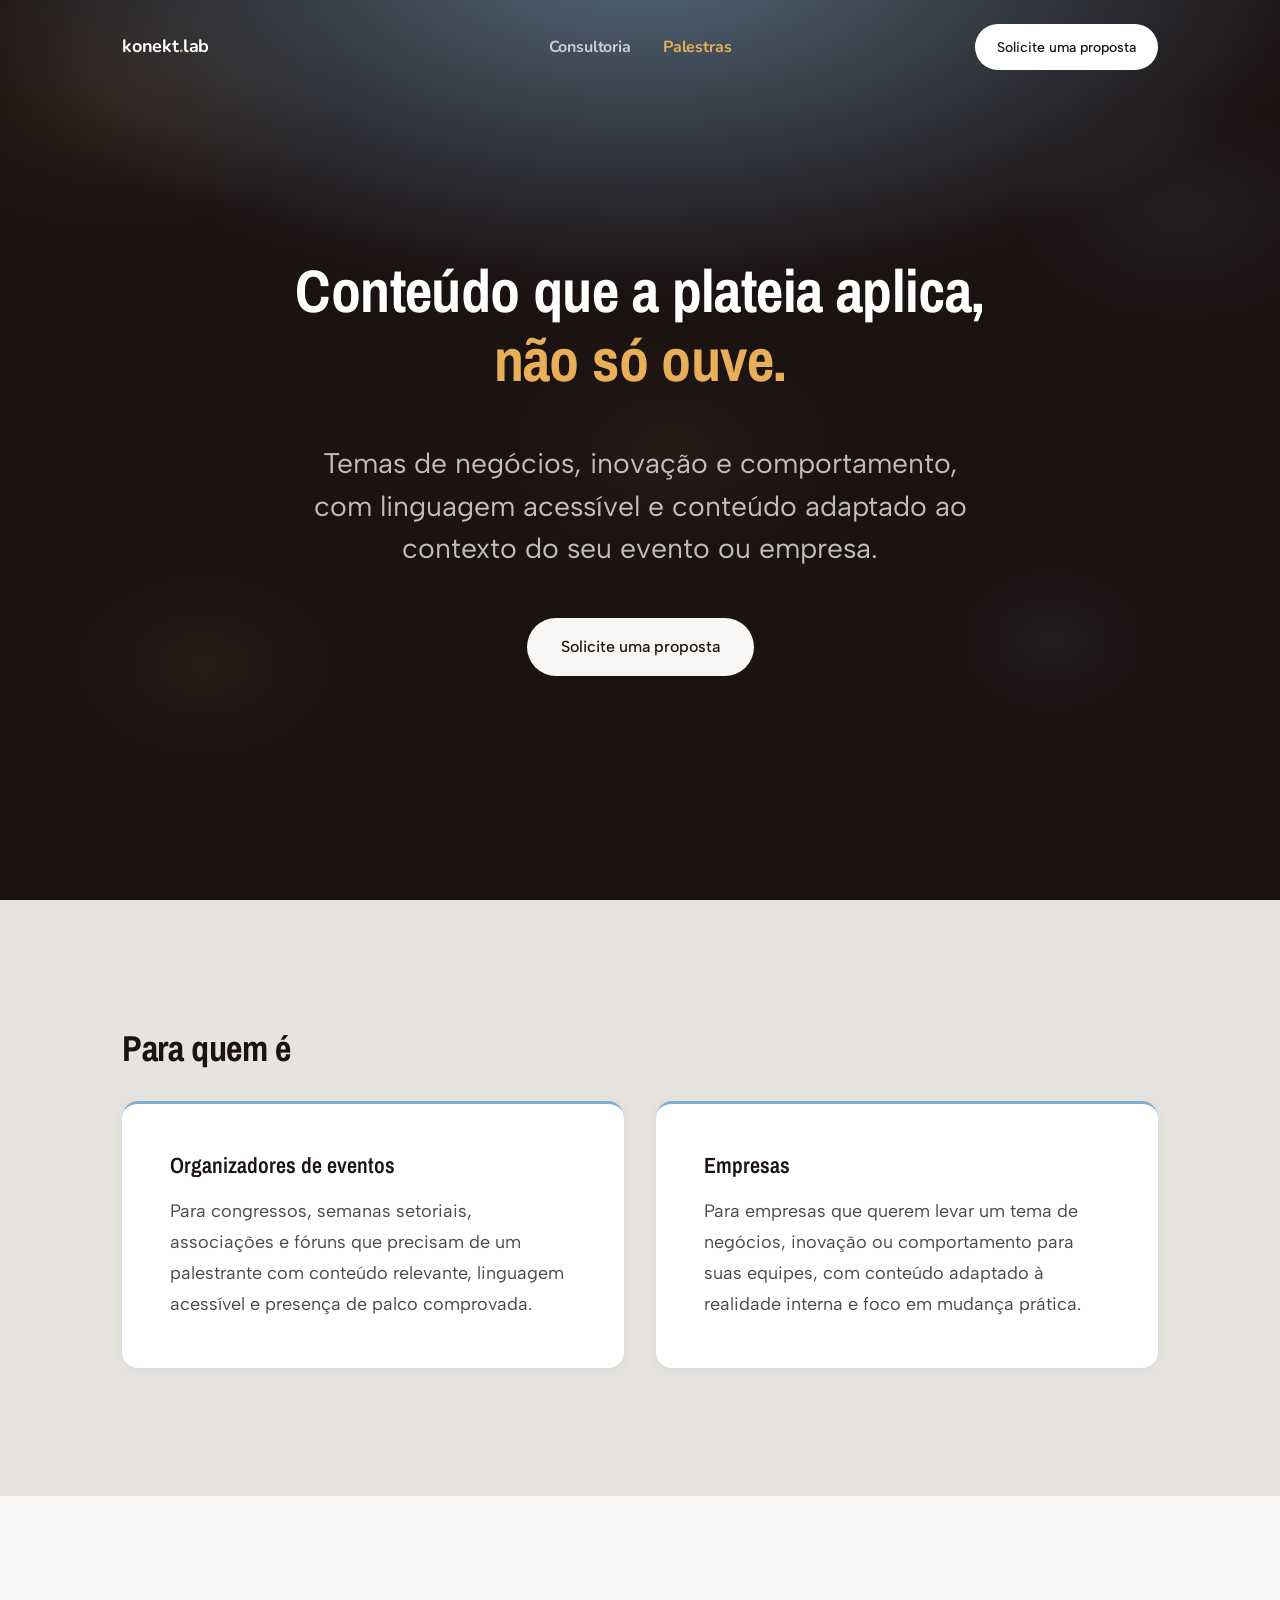
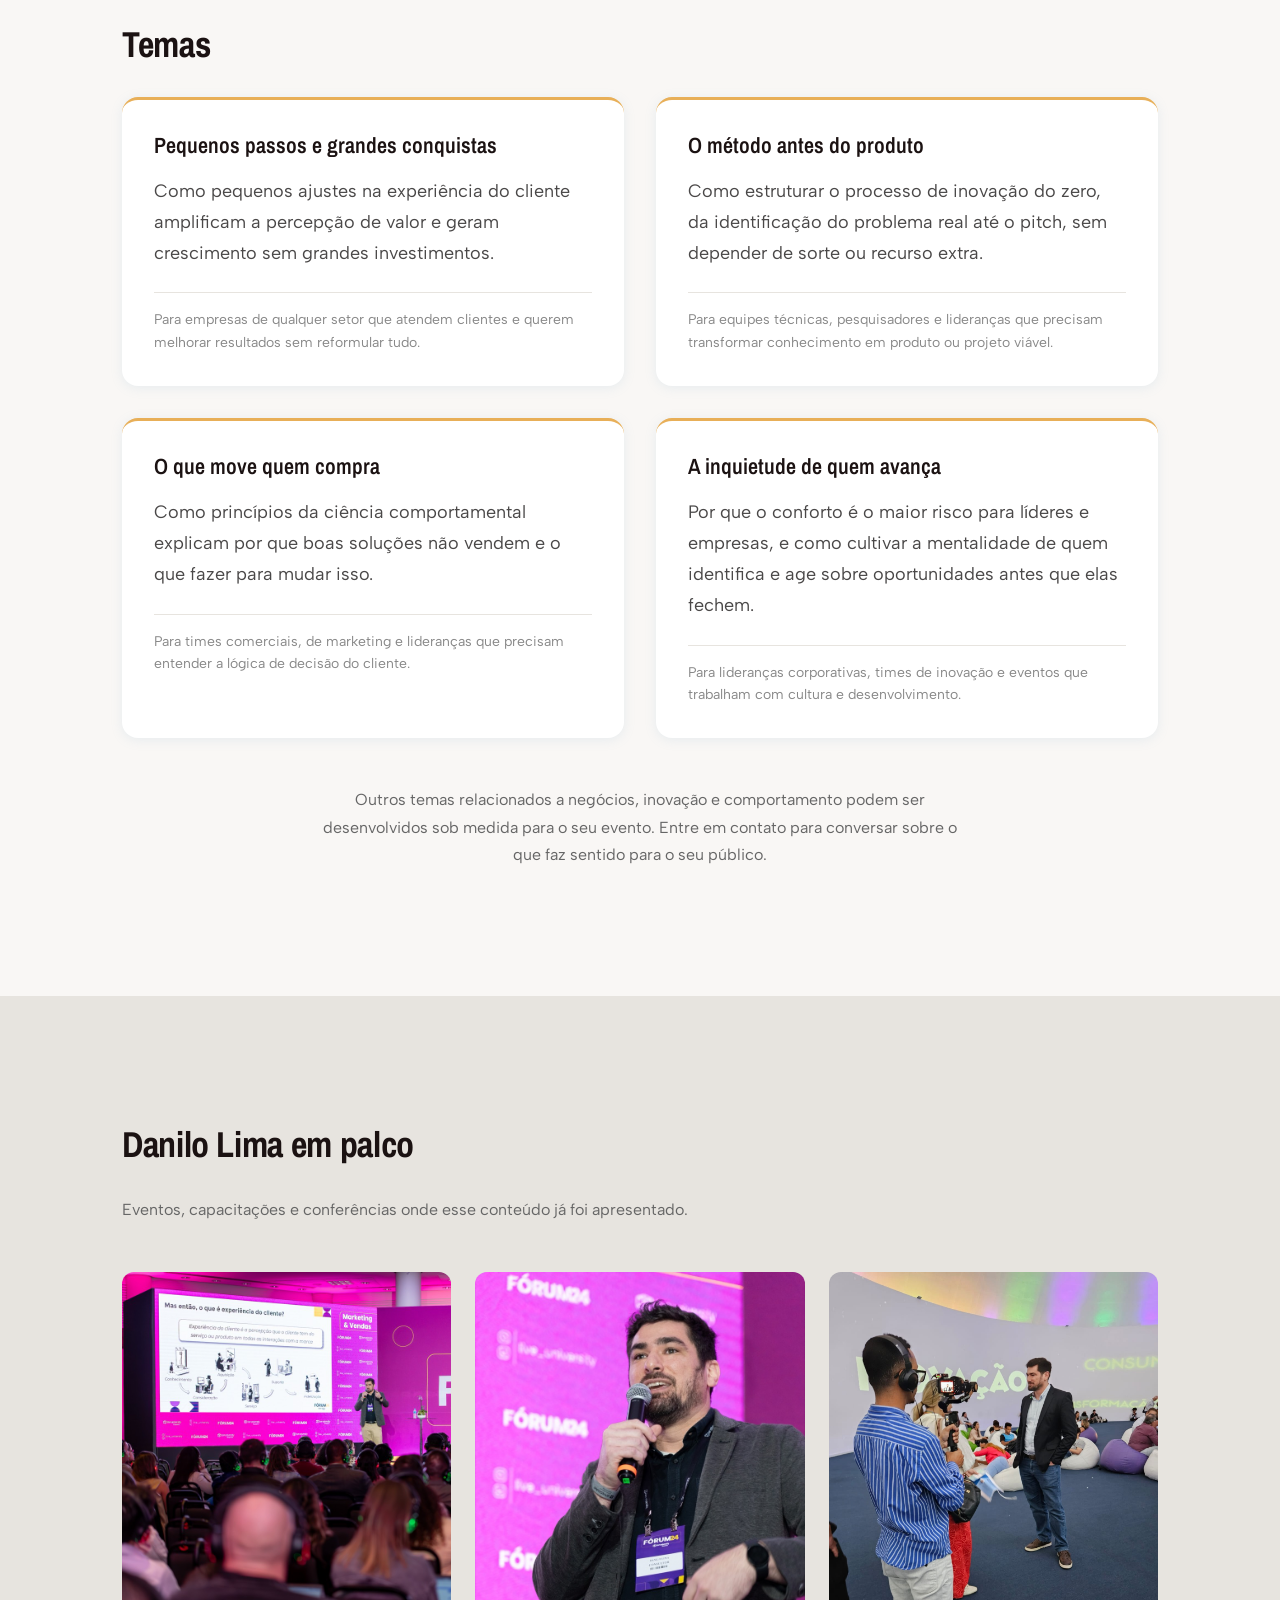
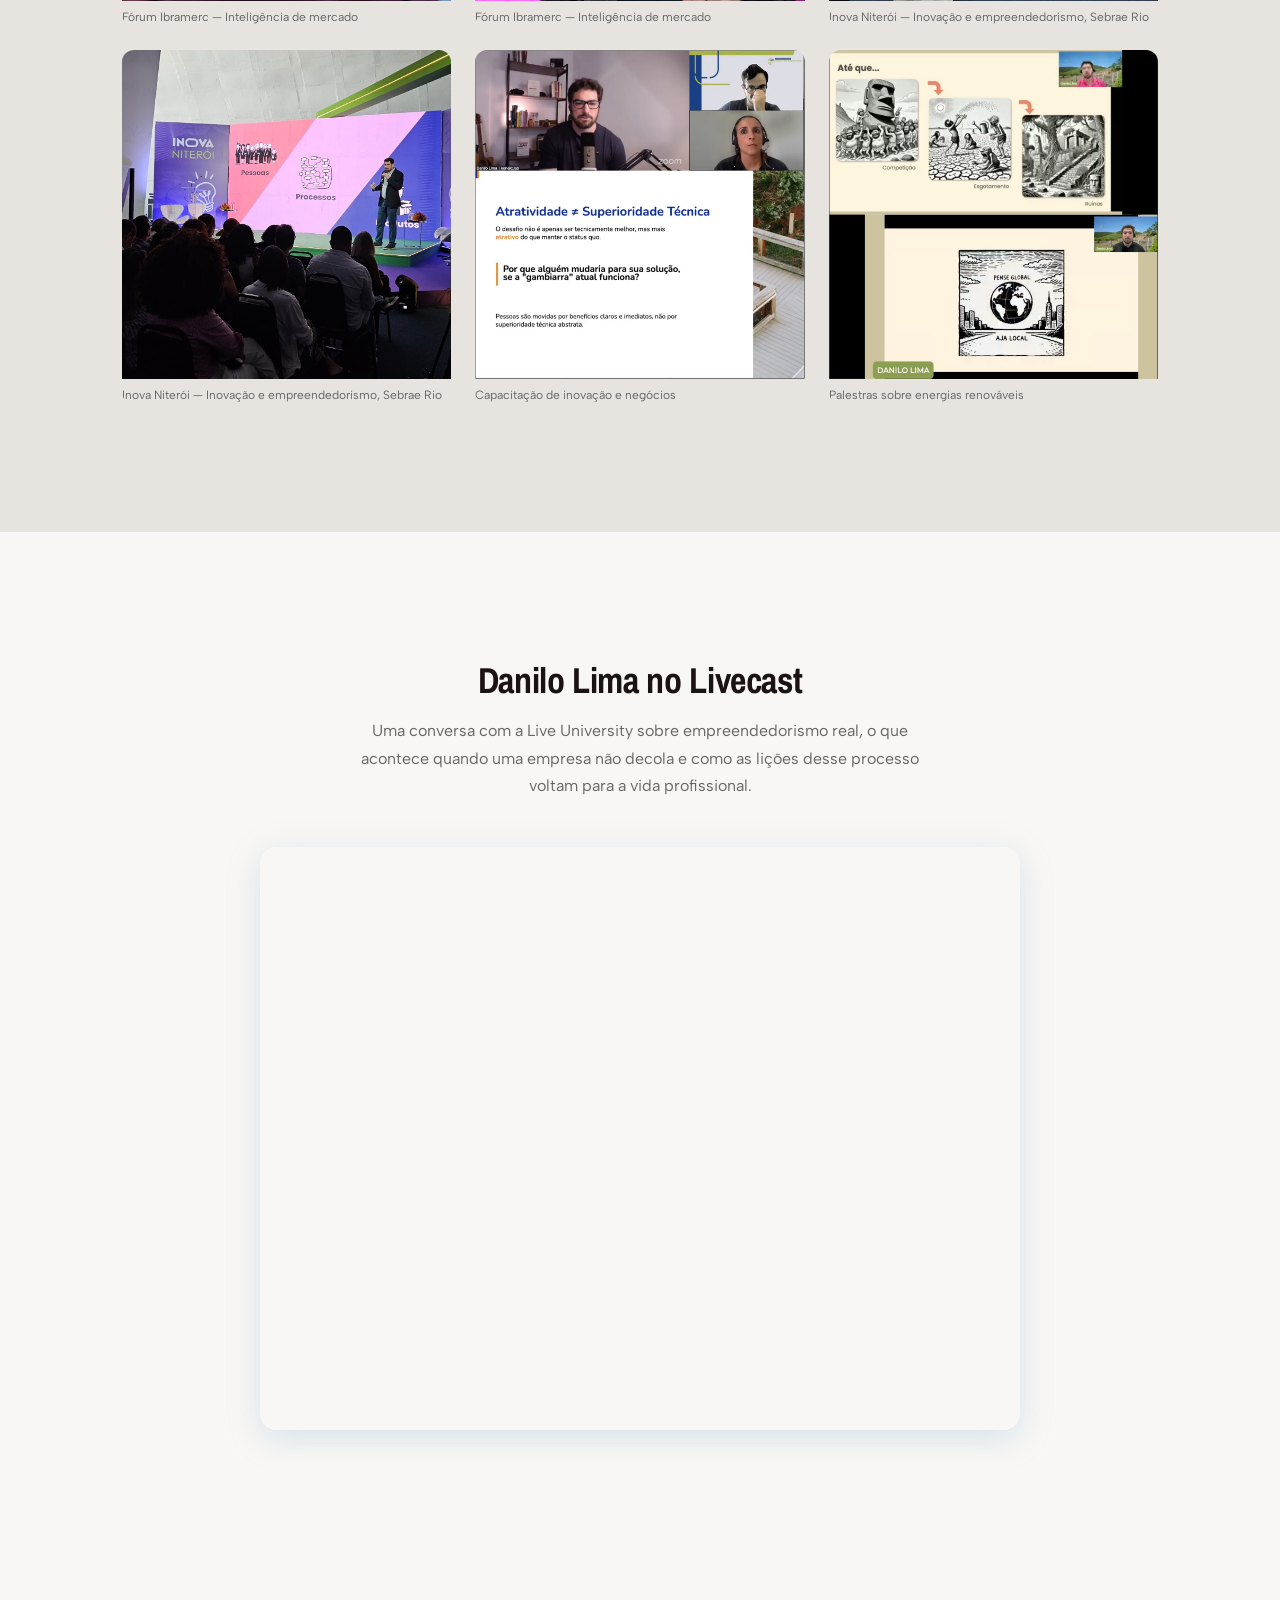
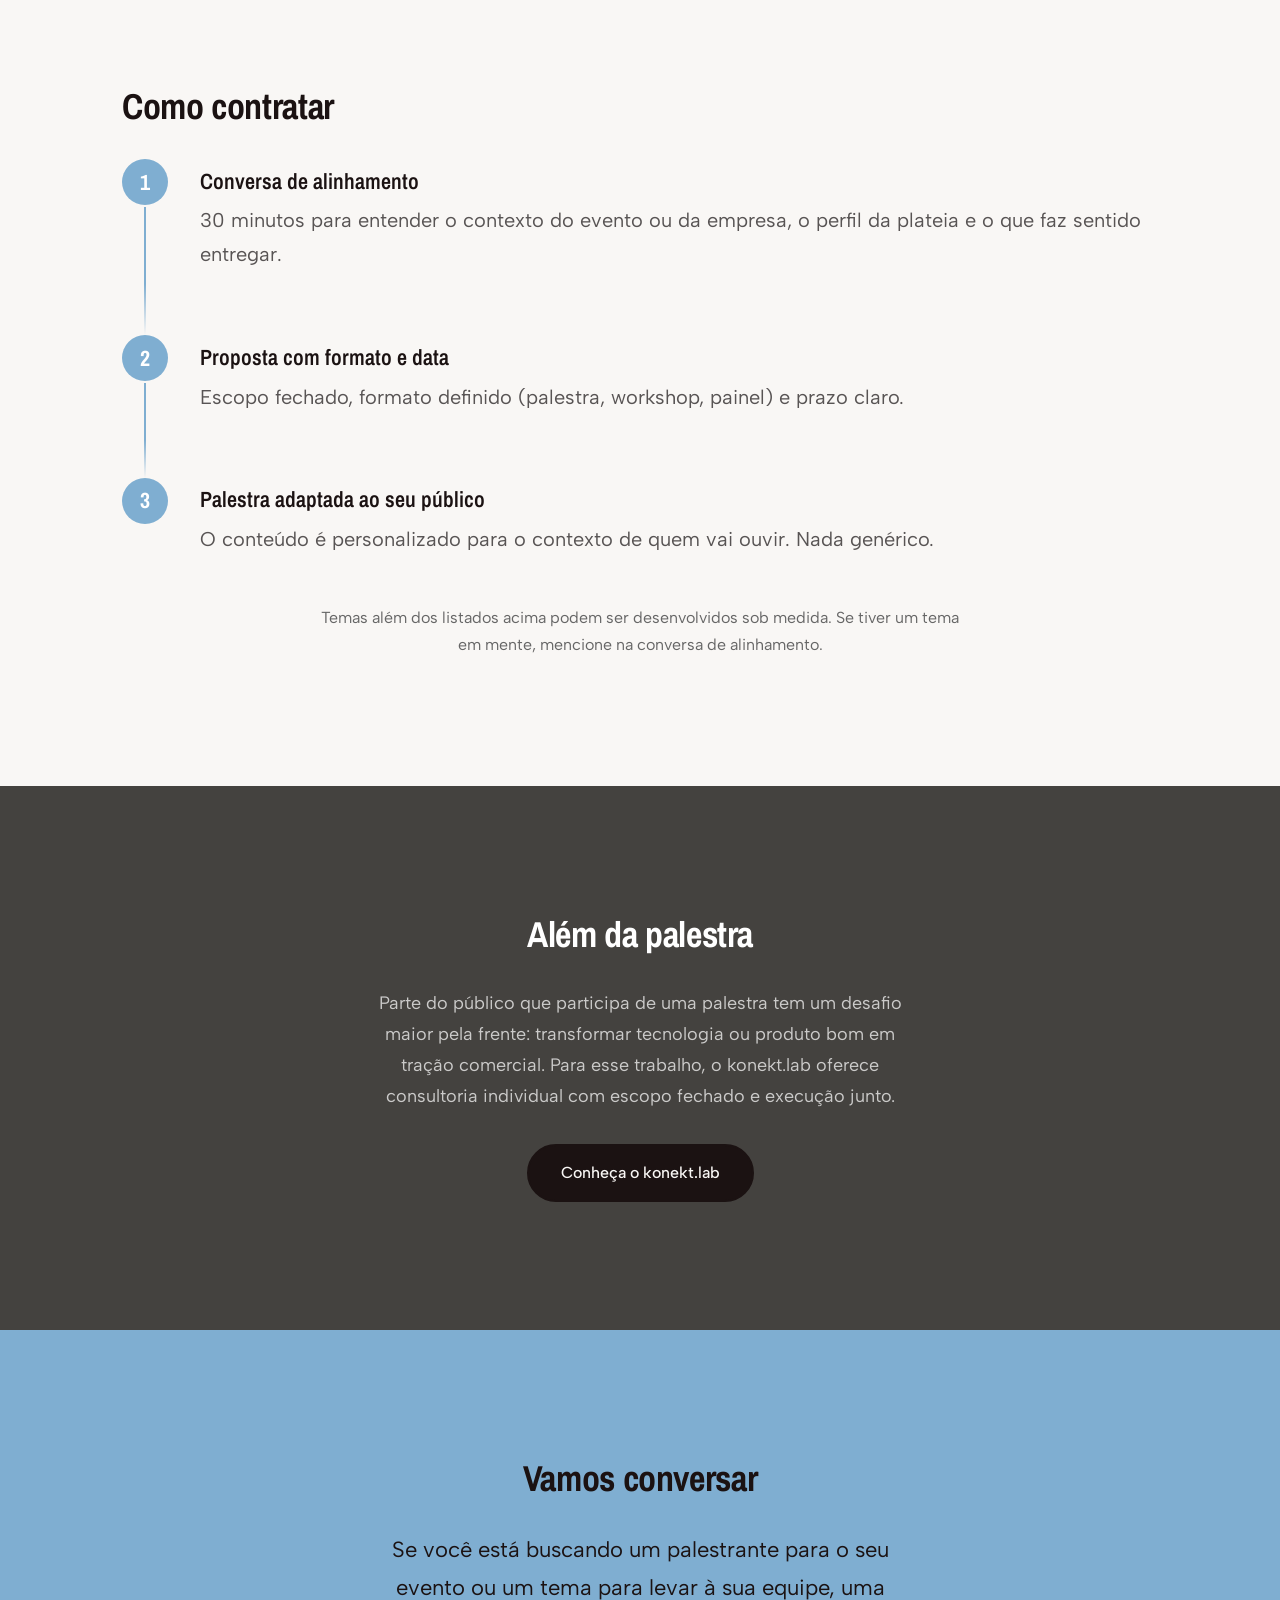
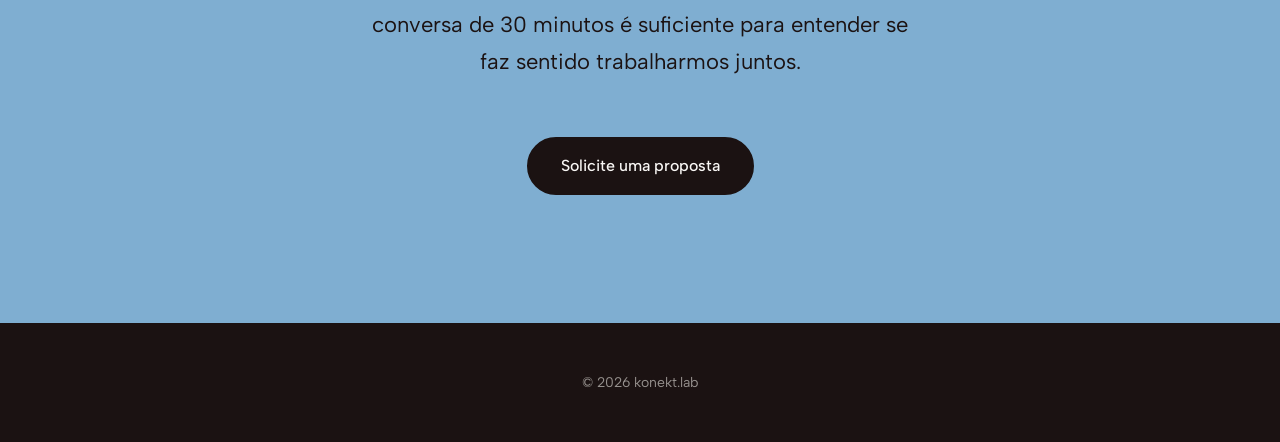
==== palestras/index.html @ 2534651d "Corrige CTA do menu mobile: cta-dark → cta-white cta-dark (fundo licorice) estava invisível sobre o " ====
<!DOCTYPE html>
<html lang="pt-BR">
<head>
  <meta charset="UTF-8">
  <meta name="viewport" content="width=device-width, initial-scale=1.0">
  <title>Palestras e Workshops — Danilo Lima</title>
  <meta name="description" content="Danilo Lima apresenta palestras e workshops sobre experiência do cliente, inovação, ciências comportamentais e mentalidade de liderança. Conteúdo pragmático, adaptado ao seu evento ou empresa.">
  <meta property="og:title" content="Palestras e Workshops — Danilo Lima">
  <meta property="og:description" content="Conteúdo que a plateia aplica, não só ouve. Temas de negócios, inovação e comportamento.">
  <meta property="og:type" content="website">
  <link rel="preconnect" href="https://fonts.googleapis.com">
  <link rel="preconnect" href="https://fonts.gstatic.com" crossorigin>
  <link href="https://fonts.googleapis.com/css2?family=Archivo+Narrow:ital,wght@0,400;0,500;0,600;0,700;1,400&family=Albert+Sans:wght@300;400;500;600&family=Nunito:wght@700&display=swap" rel="stylesheet">
  <link rel="stylesheet" href="../css/style.css">
  <link rel="stylesheet" href="./css/palestras.css">
</head>
<body>

  <header id="site-header">
    <div class="header-inner">
      <a href="../" class="logo">konekt<span class="logo-dot">.</span>lab</a>
      <nav class="header-nav">
        <a href="../" class="nav-link">Consultoria</a>
        <a href="./" class="nav-link nav-link--active">Palestras</a>
      </nav>
      <a href="#" class="cta-btn cta-white cta-sm" id="cta-header">
        Solicite uma proposta
      </a>
      <button class="nav-toggle" aria-label="Abrir menu" aria-expanded="false">
        <span></span><span></span><span></span>
      </button>
    </div>
    <div class="mobile-menu" id="mobile-menu" aria-hidden="true">
      <a href="../" class="mobile-nav-link">Consultoria</a>
      <a href="./" class="mobile-nav-link mobile-nav-link--active">Palestras</a>
      <a href="#" class="cta-btn cta-white" id="cta-mobile">Solicite uma proposta</a>
    </div>
  </header>

  <main>

    <!-- ─── HERO ─────────────────────────────────────────────────── -->
    <section id="hero" class="hero">
      <div class="hero-shape hero-shape--1"></div>
      <div class="hero-shape hero-shape--2"></div>
      <div class="hero-shape hero-shape--3"></div>
      <div class="hero-shape hero-shape--4"></div>
      <div class="hero-shape hero-shape--5"></div>
      <div class="container">
        <h1>
          Conteúdo que a plateia aplica,
          <span class="h1-line2">não só ouve.</span>
        </h1>
        <p class="subheadline">Temas de negócios, inovação e comportamento, com linguagem acessível e conteúdo adaptado ao contexto do seu evento ou empresa.</p>
        <a href="#" class="cta-btn cta-powder" id="cta-hero">
          Solicite uma proposta
        </a>
      </div>
    </section>

    <!-- ─── PARA QUEM É ───────────────────────────────────────────── -->
    <section id="para-quem" class="para-quem">
      <div class="container container--wide">
        <h2>Para quem é</h2>
        <div class="para-quem-grid">

          <div class="bloco-contratante reveal">
            <h3>Organizadores de eventos</h3>
            <p>Para congressos, semanas setoriais, associações e fóruns que precisam de um palestrante com conteúdo relevante, linguagem acessível e presença de palco comprovada.</p>
          </div>

          <div class="bloco-contratante reveal" data-delay="100">
            <h3>Empresas</h3>
            <p>Para empresas que querem levar um tema de negócios, inovação ou comportamento para suas equipes, com conteúdo adaptado à realidade interna e foco em mudança prática.</p>
          </div>

        </div>
      </div>
    </section>

    <!-- ─── TEMAS ──────────────────────────────────────────────────── -->
    <section id="temas" class="temas">
      <div class="container container--wide">
        <h2>Temas</h2>
        <div class="cards-grid cards-grid--2col">

          <article class="card-tema reveal">
            <h3>Pequenos passos e grandes conquistas</h3>
            <p class="tema-angulo">Como pequenos ajustes na experiência do cliente amplificam a percepção de valor e geram crescimento sem grandes investimentos.</p>
            <p class="tema-publico">Para empresas de qualquer setor que atendem clientes e querem melhorar resultados sem reformular tudo.</p>
          </article>

          <article class="card-tema reveal" data-delay="100">
            <h3>O método antes do produto</h3>
            <p class="tema-angulo">Como estruturar o processo de inovação do zero, da identificação do problema real até o pitch, sem depender de sorte ou recurso extra.</p>
            <p class="tema-publico">Para equipes técnicas, pesquisadores e lideranças que precisam transformar conhecimento em produto ou projeto viável.</p>
          </article>

          <article class="card-tema reveal" data-delay="150">
            <h3>O que move quem compra</h3>
            <p class="tema-angulo">Como princípios da ciência comportamental explicam por que boas soluções não vendem e o que fazer para mudar isso.</p>
            <p class="tema-publico">Para times comerciais, de marketing e lideranças que precisam entender a lógica de decisão do cliente.</p>
          </article>

          <article class="card-tema reveal" data-delay="200">
            <h3>A inquietude de quem avança</h3>
            <p class="tema-angulo">Por que o conforto é o maior risco para líderes e empresas, e como cultivar a mentalidade de quem identifica e age sobre oportunidades antes que elas fechem.</p>
            <p class="tema-publico">Para lideranças corporativas, times de inovação e eventos que trabalham com cultura e desenvolvimento.</p>
          </article>

        </div>
        <p class="temas-abertura reveal">Outros temas relacionados a negócios, inovação e comportamento podem ser desenvolvidos sob medida para o seu evento. Entre em contato para conversar sobre o que faz sentido para o seu público.</p>
      </div>
    </section>

    <!-- ─── PRESENÇA EM PALCO ─────────────────────────────────────── -->
    <section id="presenca" class="presenca">
      <div class="container container--wide">
        <h2>Danilo Lima em palco</h2>
        <p class="presenca-sub">Eventos, capacitações e conferências onde esse conteúdo já foi apresentado.</p>
        <div class="foto-grid">

          <figure class="foto-card reveal">
            <img src="./images/evento-ibramerc-01.jpg" alt="Danilo Lima no Fórum Ibramerc" loading="lazy">
            <figcaption>Fórum Ibramerc — Inteligência de mercado</figcaption>
          </figure>

          <figure class="foto-card reveal" data-delay="100">
            <img src="./images/evento-ibramerc-02.jpg" alt="Danilo Lima no Fórum Ibramerc" loading="lazy">
            <figcaption>Fórum Ibramerc — Inteligência de mercado</figcaption>
          </figure>

          <figure class="foto-card reveal" data-delay="150">
            <img src="./images/evento-inova-niteroi-01.jpg" alt="Danilo Lima no Inova Niterói" loading="lazy">
            <figcaption>Inova Niterói — Inovação e empreendedorismo, Sebrae Rio</figcaption>
          </figure>

          <figure class="foto-card reveal" data-delay="200">
            <img src="./images/evento-inova-niteroi-02.jpg" alt="Danilo Lima no Inova Niterói" loading="lazy">
            <figcaption>Inova Niterói — Inovação e empreendedorismo, Sebrae Rio</figcaption>
          </figure>

          <figure class="foto-card reveal" data-delay="250">
            <img src="./images/evento-capacitacao-01.jpg" alt="Capacitação de inovação e negócios" loading="lazy">
            <figcaption>Capacitação de inovação e negócios</figcaption>
          </figure>

          <figure class="foto-card reveal" data-delay="300">
            <img src="./images/evento-energia-01.jpg" alt="Palestra sobre energias renováveis" loading="lazy">
            <figcaption>Palestras sobre energias renováveis</figcaption>
          </figure>

        </div>
      </div>
    </section>

    <!-- ─── MÍDIA ─────────────────────────────────────────────────── -->
    <section id="midia" class="midia">
      <div class="container">
        <h2>Danilo Lima no Livecast</h2>
        <p class="midia-sub">Uma conversa com a Live University sobre empreendedorismo real, o que acontece quando uma empresa não decola e como as lições desse processo voltam para a vida profissional.</p>
        <div class="video-wrapper reveal">
          <iframe
            src="https://www.youtube.com/embed/jg0AOth_yOk"
            title="Danilo Lima no Livecast — Live University"
            allow="accelerometer; autoplay; clipboard-write; encrypted-media; gyroscope; picture-in-picture"
            allowfullscreen>
          </iframe>
        </div>
      </div>
    </section>

    <!-- ─── COMO CONTRATAR ────────────────────────────────────────── -->
    <section id="como-contratar" class="como-funciona">
      <div class="container">
        <h2>Como contratar</h2>
        <div class="passos">

          <div class="passo reveal">
            <div class="passo-numero">1</div>
            <div class="passo-content">
              <h3>Conversa de alinhamento</h3>
              <p>30 minutos para entender o contexto do evento ou da empresa, o perfil da plateia e o que faz sentido entregar.</p>
            </div>
          </div>

          <div class="passo reveal" data-delay="150">
            <div class="passo-numero">2</div>
            <div class="passo-content">
              <h3>Proposta com formato e data</h3>
              <p>Escopo fechado, formato definido (palestra, workshop, painel) e prazo claro.</p>
            </div>
          </div>

          <div class="passo reveal" data-delay="300">
            <div class="passo-numero">3</div>
            <div class="passo-content">
              <h3>Palestra adaptada ao seu público</h3>
              <p>O conteúdo é personalizado para o contexto de quem vai ouvir. Nada genérico.</p>
            </div>
          </div>

        </div>
        <p class="temas-abertura reveal">Temas além dos listados acima podem ser desenvolvidos sob medida. Se tiver um tema em mente, mencione na conversa de alinhamento.</p>
      </div>
    </section>

    <!-- ─── ALÉM DA PALESTRA ──────────────────────────────────────── -->
    <section id="alem" class="alem reveal">
      <div class="container">
        <h2>Além da palestra</h2>
        <p>Parte do público que participa de uma palestra tem um desafio maior pela frente: transformar tecnologia ou produto bom em tração comercial. Para esse trabalho, o konekt.lab oferece consultoria individual com escopo fechado e execução junto.</p>
        <a href="../" class="cta-btn cta-dark">Conheça o konekt.lab</a>
      </div>
    </section>

    <!-- ─── CTA FINAL ─────────────────────────────────────────────── -->
    <section id="cta-final" class="cta-final reveal">
      <div class="container">
        <h2>Vamos conversar</h2>
        <p>Se você está buscando um palestrante para o seu evento ou um tema para levar à sua equipe, uma conversa de 30 minutos é suficiente para entender se faz sentido trabalharmos juntos.</p>
        <a href="#" class="cta-btn cta-dark" id="cta-final-btn">
          Solicite uma proposta
        </a>
      </div>
    </section>

  </main>

  <footer>
    <div class="footer-inner">
      <p>© 2026 konekt.lab</p>
    </div>
  </footer>

  <script src="../js/main.js"></script>
</body>
</html>
---- css/style.css ----
/* ============================================================
   konekt.lab v3 — Design System
   Paleta da marca: Licorice / Black Olive / Mustard / Sky / Platinum / Powder
   Tipografia: Archivo Narrow (títulos) + Albert Sans (corpo)
   ============================================================ */

@import url('https://fonts.googleapis.com/css2?family=Archivo+Narrow:ital,wght@0,400;0,500;0,600;0,700;1,400&family=Albert+Sans:wght@300;400;500;600&family=Nunito:wght@700&display=swap');

:root {
  /* ── Paleta da marca ── */
  --licorice:     #1B1212;
  --black-olive:  #44423F;
  --mustard:      #E8AF58;
  --mustard-dark: #C4922A;
  --sky:          #7FAED1;
  --platinum:     #E7E4DF;
  --powder:       #F9F7F5;

  /* ── Tipografia ── */
  --font-heading: 'Archivo Narrow', sans-serif;
  --font-body:    'Albert Sans', sans-serif;

  /* ── Escalas ── */
  --text-xs:   0.75rem;    /* 12px */
  --text-sm:   0.875rem;   /* 14px */
  --text-base: 1rem;       /* 16px */
  --text-lg:   1.125rem;   /* 18px */
  --text-xl:   1.375rem;   /* 22px */
  --text-2xl:  1.75rem;    /* 28px */
  --text-3xl:  2.25rem;    /* 36px */
  --text-4xl:  3rem;       /* 48px */
  --text-5xl:  3.75rem;    /* 60px */

  /* ── Layout ── */
  --max-w:      1100px;
  --max-w-wide: 1100px;

  /* ── Espaçamento (base 8px) ── */
  --sp-1:  0.5rem;
  --sp-2:  1rem;
  --sp-3:  1.5rem;
  --sp-4:  2rem;
  --sp-6:  3rem;
  --sp-8:  4rem;
  --sp-12: 6rem;
  --sp-16: 8rem;

  /* ── Raios ── */
  --r-sm:   8px;
  --r-md:   12px;
  --r-lg:   16px;
  --r-full: 999px;

  /* ── Transições ── */
  --t-fast: 150ms ease;
  --t-base: 260ms ease;

  /* ── Sombras ── */
  --shadow-card:       0 2px 12px rgba(127, 174, 209, 0.15);
  --shadow-card-hover: 0 8px 32px rgba(127, 174, 209, 0.28);
  --shadow-header:     0 1px 16px rgba(27, 18, 18, 0.09);

  /* ── Hero glow ── */
  --hero-glow: rgba(127, 174, 209, 0.55);  /* Sky suave — troque para ajustar */

  /* ================================================================
     TIPOGRAFIA POR SEÇÃO — edite aqui para ajustar fontes
     Salve e dê refresh; não precisa de build.

     Referência rápida de tamanhos:
     0.875rem = 14px  |  1rem = 16px  |  1.125rem = 18px
     1.25rem  = 20px  |  1.375rem = 22px  |  1.5rem = 24px
     ================================================================ */
  --fs-hero-sub:     1.775rem;   /* hero — subheadline              */
  --fs-intro:        1.5rem;     /* intro — parágrafo               */
  --fs-card-prob:    1.25rem;    /* problema — texto dos cards      */
  --fs-por-que:      1.25rem;    /* por que — parágrafo             */
  --fs-por-que-dest: 1.375rem;   /* por que — frase destaque        */
  --fs-bio:          1.15rem;    /* sobre — bio                     */
  --fs-servico:      1.125rem;   /* serviços — texto dos cards      */
  --fs-evidencia:    1rem;       /* evidências — resultado          */
  --fs-passos:       1.25rem;    /* como funciona — texto           */
  --fs-cta-final:    1.375rem;   /* CTA final — parágrafo           */

  /* ================================================================
     ESPAÇAMENTOS EDITÁVEIS — seções e blocos de texto
     Mesma lógica: edite o valor, salve, refresh.

     Referência rápida:
     var(--sp-4) = 2rem = 32px  |  var(--sp-6) = 3rem = 48px
     var(--sp-8) = 4rem = 64px  |  var(--sp-12) = 6rem = 96px
     var(--sp-16) = 8rem = 128px
     ================================================================ */
  --pd-secao:   var(--sp-16);  /* padding vertical padrão de todas as seções */
  --pd-intro:   var(--sp-16);   /* padding vertical da seção intro            */
  --gap-p:      var(--sp-3);   /* espaço entre parágrafos dentro das seções  */

  /* Hero — espaços internos independentes */
  --sp-hero-sub: var(--sp-6);  /* espaço entre h1 e subheadline             */
  --sp-hero-cta: var(--sp-6);  /* espaço entre subheadline e botão CTA      */
}

/* ============================================================
   Reset
   ============================================================ */

*, *::before, *::after {
  box-sizing: border-box;
  margin: 0;
  padding: 0;
}

html {
  font-size: 16px;
  scroll-behavior: smooth;
}

body {
  font-family: var(--font-body);
  font-size: var(--text-base);
  line-height: 1.65;
  color: var(--licorice);
  background-color: var(--powder);
  -webkit-font-smoothing: antialiased;
  -moz-osx-font-smoothing: grayscale;
  overflow-x: hidden;
}

img {
  max-width: 100%;
  height: auto;
  display: block;
}

a {
  color: inherit;
  text-decoration: none;
}

ul, ol {
  list-style: none;
  padding: 0;
}

p {
  margin-bottom: var(--gap-p);
}

p:last-child {
  margin-bottom: 0;
}

/* ============================================================
   Containers
   ============================================================ */

.container {
  width: 100%;
  max-width: var(--max-w);
  margin-left: auto;
  margin-right: auto;
  padding-left: var(--sp-4);
  padding-right: var(--sp-4);
}

.container--wide {
  max-width: var(--max-w-wide);
}

/* ============================================================
   Tipografia — Headings
   ============================================================ */

h1, h2 {
  font-family: var(--font-heading);
  font-weight: 700;
  line-height: 1.15;
  letter-spacing: -0.01em;
}

h1 {
  font-size: clamp(2.25rem, 5vw, var(--text-5xl));
}

h2 {
  font-size: clamp(1.5rem, 3.5vw, var(--text-3xl));
  margin-bottom: var(--sp-4);
}

h3 {
  font-family: var(--font-heading);
  font-size: var(--text-xl);
  font-weight: 600;
  line-height: 1.25;
  margin-bottom: var(--sp-2);
}

/* ============================================================
   Header — sticky, transparente → powder ao rolar
   ============================================================ */

#site-header {
  position: fixed;
  top: 0;
  left: 0;
  right: 0;
  z-index: 100;
  background-color: transparent;
  transition: background-color var(--t-base), box-shadow var(--t-base);
}

#site-header.scrolled {
  background-color: var(--powder);
  box-shadow: var(--shadow-header);
}

.header-inner {
  position: relative;
  max-width: var(--max-w-wide);
  margin: 0 auto;
  padding: var(--sp-3) var(--sp-4);
  display: flex;
  align-items: center;
  justify-content: space-between;
}

.logo {
  font-family: 'Nunito', sans-serif;
  font-size: var(--text-lg);
  font-weight: 700;
  letter-spacing: -0.01em;
  color: #fff;
  transition: color var(--t-base);
}

.logo-dot {
  color: var(--mustard);
}

#site-header.scrolled .logo {
  color: var(--licorice);
}

#site-header.scrolled .logo-dot {
  color: var(--mustard);
}

/* ── Nav — links centrais do header ────────────────────────── */

.header-nav {
  position: absolute;
  left: 50%;
  transform: translateX(-50%);
  display: flex;
  gap: var(--sp-4);
  align-items: center;
}

.nav-link {
  font-family: 'Nunito', sans-serif;
  font-size: var(--text-base);
  font-weight: 700;
  color: rgba(255, 255, 255, 0.72);
  transition: color var(--t-fast);
  letter-spacing: -0.01em;
}

.nav-link:hover {
  color: #fff;
}

.nav-link--active {
  color: var(--mustard);
}

#site-header.scrolled .nav-link {
  color: var(--black-olive);
}

#site-header.scrolled .nav-link:hover {
  color: var(--licorice);
}

#site-header.scrolled .nav-link--active {
  color: var(--mustard-dark);
}

/* ── Hambúrguer — visível só em mobile ─────────────────────── */

.nav-toggle {
  display: none;
  background: none;
  border: none;
  cursor: pointer;
  padding: 8px;
  flex-direction: column;
  gap: 5px;
}

.nav-toggle span {
  display: block;
  width: 22px;
  height: 2px;
  background-color: #fff;
  transition: transform var(--t-base), opacity var(--t-base);
}

#site-header.scrolled .nav-toggle span {
  background-color: var(--licorice);
}

/* ── Menu mobile — dropdown abaixo do header ───────────────── */

.mobile-menu {
  display: none;
  flex-direction: column;
  align-items: center;
  gap: var(--sp-4);
  padding: var(--sp-6) var(--sp-4);
  background-color: var(--licorice);
}

.mobile-menu.mobile-menu--open {
  display: flex;
}

.mobile-nav-link {
  font-family: 'Nunito', sans-serif;
  font-size: var(--text-xl);
  font-weight: 700;
  color: rgba(255, 255, 255, 0.72);
  letter-spacing: -0.01em;
  transition: color var(--t-fast);
}

.mobile-nav-link:hover { color: #fff; }
.mobile-nav-link--active { color: var(--mustard); }
.mobile-menu .cta-btn { margin-top: var(--sp-2); }

@media (max-width: 479px) {
  .header-nav,
  .header-inner > .cta-btn {
    display: none;
  }
  .nav-toggle {
    display: flex;
  }
}

/* ============================================================
   Botões CTA — pílula unificado
   ============================================================ */

.cta-btn {
  display: inline-flex;
  align-items: center;
  justify-content: center;
  font-family: var(--font-body);
  font-size: var(--text-base);
  font-weight: 500;
  padding: 0.875rem 2rem;
  border-radius: var(--r-full);
  border: 2px solid transparent;
  min-height: 48px;
  cursor: pointer;
  background-color: transparent;
  transition: background-color var(--t-fast), color var(--t-fast),
              border-color var(--t-fast), transform var(--t-fast), box-shadow var(--t-fast);
}

/* Variante escura: sólido Licorice */
.cta-dark {
  background-color: var(--licorice);
  color: var(--powder);
  border-color: var(--licorice);
}

.cta-dark:hover {
  background-color: var(--mustard);
  color: var(--licorice);
  border-color: var(--mustard);
  transform: translateY(-2px);
  box-shadow: 0 6px 20px rgba(232, 175, 88, 0.3);
}

.cta-dark:active {
  transform: translateY(0);
}

/* Variante Powder: fundo Powder, texto Licorice (hero com fundo escuro) */
.cta-powder {
  background-color: var(--powder);
  color: var(--licorice);
}

.cta-powder:hover {
  background-color: var(--mustard);
  color: var(--licorice);
  transform: translateY(-2px);
  box-shadow: 0 6px 20px rgba(232, 175, 88, 0.3);
}

.cta-powder:active {
  transform: translateY(0);
}

/* Variante branca sólida: para navbar transparente sobre hero escuro */
.cta-white {
  background-color: #fff;
  color: var(--licorice);
  border: 2px solid transparent;
}
.cta-white:hover {
  background-color: var(--mustard);
  color: var(--licorice);
  transform: translateY(-2px);
  box-shadow: 0 4px 16px rgba(232, 175, 88, 0.3);
}
.cta-white:active { transform: translateY(0); }
/* NavBar scrolled: Licorice fill + hover Mustard */
#site-header.scrolled .cta-white {
  background-color: var(--licorice);
  color: var(--powder);
  border-color: transparent;
}
#site-header.scrolled .cta-white:hover {
  background-color: var(--mustard);
  color: var(--licorice);
  box-shadow: 0 4px 16px rgba(232, 175, 88, 0.3);
}

/* Tamanho menor para header */
.cta-sm {
  font-size: var(--text-sm);
  padding: 0.6rem 1.25rem;
  min-height: 40px;
}

/* Centro de CTA abaixo de grids */
.cta-center {
  margin-top: var(--sp-8);
  display: flex;
  justify-content: center;
}

/* ============================================================
   Seções — padding vertical padrão
   ============================================================ */

section {
  padding-top: var(--pd-secao);
  padding-bottom: var(--pd-secao);
}

/* ============================================================
   Hero — Black Olive, centralizado, tela cheia
   ============================================================ */

.hero {
  background: radial-gradient(ellipse 80% 55% at 50% -5%, var(--hero-glow), transparent 68%),
              var(--licorice);
  min-height: 100vh;
  display: flex;
  align-items: center;
  padding-top: 160px;
  padding-bottom: var(--sp-16);
  position: relative;
  overflow: hidden;
}

.hero .container {
  position: relative;
  z-index: 1;
  text-align: center;
  display: flex;
  flex-direction: column;
  align-items: center;
  gap: 0;
}

/* Espaços internos do hero — edite as variáveis em :root */
.hero .subheadline {
  margin-top: var(--sp-hero-sub);
}

.hero .cta-btn {
  margin-top: var(--sp-hero-cta);
}

.hero h1 {
  color: #fff;
  max-width: 860px;
}

.h1-line2 {
  color: var(--mustard);
  display: block;
}

.subheadline {
  font-size: var(--fs-hero-sub);
  font-weight: 400;
  color: rgba(255, 255, 255, 0.72);
  line-height: 1.5;
  margin-bottom: 0;
  max-width: 680px;
}

/* ── Hero Shapes ─────────────────────────────────────────── */

.hero-shape {
  position: absolute;
  border-radius: 50%;
  pointer-events: none;
  opacity: 0;
}

.hero-shape--1 {
  width: 480px;
  height: 300px;
  background: radial-gradient(ellipse, rgba(232, 175, 88, 0.08), transparent 70%);
  top: -60px;
  left: -120px;
  animation: heroShapeIn 1.2s ease 0s forwards, float 12s ease-in-out 0s infinite;
}

.hero-shape--2 {
  width: 360px;
  height: 240px;
  background: radial-gradient(ellipse, rgba(127, 174, 209, 0.08), transparent 70%);
  top: 10%;
  right: -80px;
  animation: heroShapeIn 1.2s ease 0.2s forwards, float 12s ease-in-out -2s infinite;
}

.hero-shape--3 {
  width: 280px;
  height: 200px;
  background: radial-gradient(ellipse, rgba(232, 175, 88, 0.06), transparent 70%);
  bottom: 15%;
  left: 5%;
  animation: heroShapeIn 1.2s ease 0.4s forwards, float 12s ease-in-out -4s infinite;
}

.hero-shape--4 {
  width: 200px;
  height: 160px;
  background: radial-gradient(ellipse, rgba(127, 174, 209, 0.07), transparent 70%);
  bottom: 20%;
  right: 10%;
  animation: heroShapeIn 1.2s ease 0.6s forwards, float 12s ease-in-out -6s infinite;
}

.hero-shape--5 {
  width: 320px;
  height: 220px;
  background: radial-gradient(ellipse, rgba(232, 175, 88, 0.05), transparent 70%);
  top: calc(50% - 110px);
  left: 40%;
  animation: heroShapeIn 1.2s ease 0.8s forwards, float 12s ease-in-out -8s infinite;
}

@keyframes heroShapeIn {
  from { opacity: 0; }
  to   { opacity: 1; }
}

@keyframes float {
  0%, 100% { transform: translateY(0); }
  50%       { transform: translateY(15px); }
}

@keyframes wordIn {
  from { opacity: 0; transform: translateY(14px); }
  to   { opacity: 1; transform: translateY(0); }
}

.hero-word {
  display: inline-block;
  opacity: 0;
  animation: wordIn 0.45s ease forwards;
}

.hero-block-animate {
  opacity: 0;
  animation: wordIn 0.5s ease forwards;
}

/* ============================================================
   Seção Intro — transição entre Hero e Problema
   ============================================================ */

.intro {
  background-color: var(--platinum);
  padding-top: var(--pd-intro);
  padding-bottom: var(--pd-intro);
  text-align: center;
}

.intro-text {
  font-size: var(--fs-intro);
  line-height: 1.78;
  color: var(--licorice);
  opacity: 0.72;
  max-width: 720px;
  margin: 0 auto;
  margin-bottom: 0;
}

/* ============================================================
   Seção Problema — Powder
   ============================================================ */

.problema {
  background-color: var(--powder);
}

/* ============================================================
   Cards Grid — responsivo (base 1 col)
   ============================================================ */

.cards-grid {
  display: grid;
  grid-template-columns: 1fr;
  gap: var(--sp-4);
}

.cards-grid--2col {
  grid-template-columns: 1fr;
}

/* ============================================================
   Card de Problema
   ============================================================ */

.card-problema {
  background-color: #fff;
  border-radius: var(--r-lg);
  padding: var(--sp-4);
  border: 1px solid var(--platinum);
  box-shadow: var(--shadow-card);
  transition: transform var(--t-base), box-shadow var(--t-base), background-color 0.4s ease;
}

.card-problema:hover {
  transform: translateY(-4px);
  box-shadow: var(--shadow-card-hover);
}

/* Estado ativo via JS (animated background) */
.card-problema.card-active {
  background-color: rgba(232, 175, 88, 0.08);
}

.card-problema p {
  font-size: var(--fs-card-prob);
  line-height: 1.72;
  color: var(--licorice);
  margin-bottom: 0;
}

/* ============================================================
   Card Icon — quadrado arredondado Sky
   ============================================================ */

.card-icon {
  width: 46px;
  height: 46px;
  background-color: var(--sky);
  border-radius: var(--r-md);
  display: flex;
  align-items: center;
  justify-content: center;
  margin-bottom: var(--sp-3);
  color: #fff;
  flex-shrink: 0;
  transition: background-color var(--t-base), color var(--t-base);
}

/* ============================================================
   Seção Por Que — Platinum
   ============================================================ */

.por-que {
  background-color: var(--platinum);
  position: relative;
  overflow: hidden;
}

.por-que::before {
  content: '\201C';
  font-family: var(--font-heading);
  font-size: 20rem;
  color: var(--mustard);
  opacity: 0.07;
  position: absolute;
  top: -4rem;
  right: -1rem;
  line-height: 1;
  pointer-events: none;
  user-select: none;
}

.por-que h2 {
  color: var(--licorice);
}

.por-que p {
  font-size: var(--fs-por-que);
  line-height: 1.78;
  color: var(--licorice);
  max-width: 680px;
}

.por-que-destaque {
  font-style: normal;
  color: var(--licorice);
  font-weight: 600;
  background-color: rgba(232, 175, 88, 0.12);
  padding: var(--sp-4) var(--sp-4);
  border-radius: var(--r-md);
  border-left: 4px solid var(--mustard);
  max-width: 680px;
}

/* ── Layout 2 colunas — Por que ────────────────────────────── */

.por-que-grid {
  display: grid;
  grid-template-columns: 1fr;   /* mobile: coluna única */
  gap: var(--sp-6);
  align-items: start;
}

.por-que-dir .por-que-destaque {
  font-size: var(--fs-por-que-dest);
  max-width: none;
  line-height: 1.65;
}

/* ============================================================
   Seção Sobre — Powder
   ============================================================ */

.sobre {
  background-color: var(--powder);
}

.sobre-content {
  display: flex;
  flex-direction: column;
  gap: var(--sp-6);
  margin-top: 0;
}

.bio h2 {
  margin-bottom: var(--sp-2);
}

.foto-wrapper {
  flex-shrink: 0;
  position: relative;
  align-self: flex-start;
}

.foto-bg-shape {
  position: absolute;
  background: rgba(232, 175, 88, 0.12);
  border-radius: var(--r-lg);
  transform: rotate(-3deg);
  top: -12px;
  right: -12px;
  bottom: -12px;
  left: -12px;
  z-index: 0;
}

.foto-danilo {
  position: relative;
  z-index: 1;
  width: 200px;
  height: 250px;
  object-fit: cover;
  object-position: top center;
  border-radius: var(--r-lg);
  box-shadow: var(--shadow-card-hover);
}

.bio p {
  font-size: var(--fs-bio);
  line-height: 1.78;
  color: var(--licorice);
}

.sobre-stats {
  display: flex;
  gap: 3rem;
  margin-top: var(--sp-4);
}

.stat-item {
  display: flex;
  flex-direction: column;
  flex: 1;
}

.stat-value {
  font-family: var(--font-heading);
  font-size: 1.5rem;
  font-weight: 600;
  color: var(--mustard);
  line-height: 1;
}

.stat-label {
  font-size: var(--text-lg);
  color: #666;
  line-height: 1.5;
  margin-top: 0.25rem;
}

/* ============================================================
   Seção Serviços — Platinum
   ============================================================ */

.servicos {
  background-color: var(--platinum);
}

.card-servico {
  background-color: #fff;
  border-radius: var(--r-lg);
  padding: var(--sp-4);
  box-shadow: var(--shadow-card);
  transition: transform var(--t-base), box-shadow var(--t-base);
}

.card-servico:hover {
  transform: translateY(-4px);
  box-shadow: var(--shadow-card-hover);
}

.card-servico:hover .card-icon {
  background-color: var(--mustard);
  color: #fff;
}

.card-servico h3 {
  color: var(--licorice);
}

.card-servico p {
  font-size: var(--fs-servico);
  line-height: 1.72;
  color: #4a4848;
}

/* ============================================================
   Seção Evidências — Powder
   ============================================================ */

.evidencias {
  background-color: var(--powder);
}

.card-evidencia {
  padding: var(--sp-4) 0;
  border-top: 3px solid var(--mustard-dark);
  transition: transform var(--t-base);
}

.card-evidencia:hover {
  transform: translateY(-4px);
}

.evidencia-numero {
  font-family: var(--font-heading);
  font-size: 3.5rem;
  font-weight: 700;
  color: var(--mustard-dark);
  line-height: 1;
  margin-bottom: var(--sp-1);
}

.evidencia-contexto {
  font-size: var(--text-sm);
  font-weight: 600;
  letter-spacing: 0.0em;
  text-transform: uppercase;
  color: #888;
  margin-bottom: var(--sp-2);
}

.caso-titulo {
  font-family: var(--font-heading);
  font-size: var(--text-lg);
  font-weight: 600;
  color: var(--licorice);
  margin-bottom: var(--sp-2);
}

.card-evidencia .situacao {
  font-size: var(--text-base);
  color: #666;
  line-height: 1.7;
  padding-bottom: var(--sp-2);
  margin-bottom: var(--sp-2);
  border-bottom: 1px solid var(--platinum);
}

.card-evidencia .resultado {
  font-size: var(--fs-evidencia);
  font-weight: 600;
  line-height: 1.65;
  color: var(--licorice);
  margin-bottom: 0;
}

/* ============================================================
   Seção Palestrante Teaser — Sky
   ============================================================ */

.palestras-teaser {
  background-color: var(--sky);
  text-align: center;
}

.palestras-teaser .container {
  display: flex;
  flex-direction: column;
  align-items: center;
  gap: var(--sp-4);
}

.palestras-teaser h2 {
  color: var(--licorice);
  margin-bottom: 0;
}

.palestras-teaser p {
  font-size: var(--fs-servico);
  color: var(--licorice);
  max-width: 520px;
  line-height: 1.72;
  opacity: 0.85;
  margin-bottom: 0;
}

/* ============================================================
   Seção Custo da Inação — Black Olive
   ============================================================ */

.custo {
  background-color: var(--black-olive);
  text-align: center;
}

.custo .container {
  display: flex;
  flex-direction: column;
  align-items: center;
  gap: var(--sp-4);
}

.custo-text {
  font-size: 1.5rem;
  line-height: 1.78;
  color: rgba(255, 255, 255, 0.65);
  max-width: 580px;
  margin-bottom: 0;
}

.custo-destaque {
  font-family: var(--font-heading);
  font-size: clamp(1.75rem, 4vw, var(--text-4xl));
  font-weight: 700;
  color: #fff;
  line-height: 1.2;
  margin-bottom: 0;
}

/* ============================================================
   Seção Como Funciona — Powder
   ============================================================ */

.como-funciona {
  background-color: var(--powder);
}

.passos {
  display: flex;
  flex-direction: column;
  gap: 0;
  margin-top: var(--sp-2);
}

.passo {
  display: flex;
  gap: var(--sp-4);
  position: relative;
}

.passo:not(:last-child) {
  padding-bottom: var(--sp-8);
}

/* Linha conectora vertical entre passos */
.passo:not(:last-child)::before {
  content: '';
  position: absolute;
  left: 22px;
  top: 48px;
  bottom: 0;
  width: 2px;
  background: linear-gradient(to bottom, var(--sky) 60%, transparent);
}

.passo-numero {
  width: 46px;
  height: 46px;
  background-color: var(--sky);
  border-radius: var(--r-full);
  display: flex;
  align-items: center;
  justify-content: center;
  font-family: var(--font-heading);
  font-size: var(--text-xl);
  font-weight: 700;
  color: #fff;
  flex-shrink: 0;
  position: relative;
  z-index: 1;
  transition: background-color var(--t-base);
}

.passo:hover .passo-numero {
  background-color: var(--mustard);
}

.passo-content {
  padding-top: 0.55rem;
}

.passo-content h3 {
  color: var(--licorice);
  margin-bottom: var(--sp-1);
}

.passo-content p {
  font-size: var(--fs-passos);
  line-height: 1.7;
  color: #585454;
  margin-bottom: 0;
}

/* ============================================================
   CTA Final — Sky background
   ============================================================ */

.cta-final {
  background-color: var(--sky);
  text-align: center;
}

.cta-final .container {
  display: flex;
  flex-direction: column;
  align-items: center;
  gap: var(--sp-4);
}

.cta-final h2 {
  color: var(--licorice);
  margin-bottom: 0;
}

.cta-final p {
  font-size: var(--fs-cta-final);
  line-height: 1.7;
  color: var(--licorice);
  max-width: 540px;
  opacity: 1;
}

/* ============================================================
   Footer — Licorice
   ============================================================ */

footer {
  background-color: var(--licorice);
  padding: var(--sp-6) var(--sp-4);
}

.footer-inner {
  max-width: var(--max-w-wide);
  margin: 0 auto;
  text-align: center;
}

footer p {
  font-size: var(--text-sm);
  color: var(--platinum);
  opacity: 0.6;
  margin-bottom: 0;
}


/* ============================================================
   Scroll Reveal — fade-in + translateY
   ============================================================ */

.reveal {
  opacity: 0;
  transform: translateY(24px);
  transition: opacity 0.55s ease, transform 0.55s ease;
}

.reveal.is-visible {
  opacity: 1;
  transform: translateY(0);
}

/* ============================================================
   Responsividade — Tablet 640px+
   ============================================================ */

@media (min-width: 640px) {

  .cards-grid {
    grid-template-columns: repeat(2, 1fr);
  }

  .cards-grid--2col {
    grid-template-columns: repeat(2, 1fr);
  }

  .por-que-grid {
    grid-template-columns: 1fr 1fr;
    gap: var(--sp-8);
  }

  .sobre-content {
    flex-direction: row;
    align-items: flex-start;
    gap: var(--sp-8);
  }

  .foto-danilo {
    width: 220px;
    height: 270px;
  }
}

/* ============================================================
   Responsividade — Desktop 1024px+
   ============================================================ */

@media (min-width: 1024px) {

  .cards-grid {
    grid-template-columns: repeat(3, 1fr);
  }

  /* 4 cards do problema mantêm 2 colunas em desktop */
  .cards-grid--2col {
    grid-template-columns: repeat(2, 1fr);
  }

  .foto-danilo {
    width: 260px;
    height: 320px;
  }
}

/* ============================================================
   Mobile — ajustes < 480px
   ============================================================ */

@media (max-width: 479px) {

  section {
    padding-top: var(--sp-12);
    padding-bottom: var(--sp-12);
  }

  .hero {
    padding-top: 100px;
  }

  .hero .cta-btn {
    align-self: stretch;
    text-align: center;
    justify-content: center;
  }

  .cta-center .cta-btn {
    width: 100%;
    max-width: 320px;
  }

  .cta-final .cta-btn {
    width: 100%;
    max-width: 320px;
  }

  .sobre-stats {
    flex-direction: column;
    gap: var(--sp-3);
  }

  .por-que::before {
    font-size: 12rem;
    right: -1rem;
    top: -2rem;
  }

  /* Hero shapes menores em mobile */
  .hero-shape--1 { width: 280px; height: 180px; }
  .hero-shape--2 { width: 220px; height: 140px; }
  .hero-shape--5 { display: none; }
}
---- palestras/css/palestras.css ----
/* ============================================================
   palestras.css — Componentes específicos da página de palestras
   Base: ../css/style.css (importado no HTML)
   ============================================================ */

/* ── Para quem é ──────────────────────────────────────────── */

.para-quem {
  background-color: var(--platinum);
}

.para-quem-grid {
  display: grid;
  grid-template-columns: 1fr;
  gap: var(--sp-4);
}

.bloco-contratante {
  background-color: #fff;
  border-radius: var(--r-lg);
  padding: var(--sp-6);
  border-top: 3px solid var(--sky);
  box-shadow: var(--shadow-card);
}

.bloco-contratante h3 {
  color: var(--licorice);
  margin-bottom: var(--sp-2);
}

.bloco-contratante p {
  font-size: var(--fs-servico);
  line-height: 1.72;
  color: #4a4848;
  margin-bottom: 0;
}

/* ── Temas ────────────────────────────────────────────────── */

.temas {
  background-color: var(--powder);
}

.card-tema {
  background-color: #fff;
  border-radius: var(--r-lg);
  padding: var(--sp-4);
  border-top: 3px solid var(--mustard);
  box-shadow: var(--shadow-card);
  transition: transform var(--t-base), box-shadow var(--t-base);
}

.card-tema:hover {
  transform: translateY(-4px);
  box-shadow: var(--shadow-card-hover);
}

.card-tema h3 {
  color: var(--licorice);
  margin-bottom: var(--sp-2);
}

.tema-angulo {
  font-size: var(--fs-servico);
  line-height: 1.72;
  color: #4a4848;
  margin-bottom: var(--sp-3);
}

.tema-publico {
  font-size: var(--text-sm);
  color: #888;
  line-height: 1.6;
  padding-top: var(--sp-2);
  border-top: 1px solid var(--platinum);
  margin-bottom: 0;
}

.temas-abertura {
  margin-top: var(--sp-6);
  font-size: var(--text-base);
  color: #666;
  line-height: 1.7;
  text-align: center;
  max-width: 640px;
  margin-left: auto;
  margin-right: auto;
}

/* ── Presença em palco ────────────────────────────────────── */

.presenca {
  background-color: var(--platinum);
}

.presenca-sub {
  font-size: var(--text-base);
  color: #666;
  margin-bottom: var(--sp-6);
}

.foto-grid {
  display: grid;
  grid-template-columns: 1fr 1fr;
  gap: var(--sp-3);
}

.foto-card {
  margin: 0;
  overflow: hidden;
  border-radius: var(--r-md);
}

.foto-card img {
  width: 100%;
  aspect-ratio: 1 / 1;
  object-fit: cover;
  display: block;
  transition: transform var(--t-base);
}

.foto-card:hover img {
  transform: scale(1.03);
}

.foto-card figcaption {
  font-size: var(--text-xs);
  color: #666;
  margin-top: var(--sp-1);
  line-height: 1.4;
}

/* ── Mídia ────────────────────────────────────────────────── */

.midia {
  background-color: var(--powder);
  text-align: center;
}

.midia h2 {
  margin-bottom: var(--sp-2);
}

.midia-sub {
  font-size: var(--text-base);
  color: #666;
  line-height: 1.7;
  max-width: 580px;
  margin: 0 auto var(--sp-6);
}

.video-wrapper {
  position: relative;
  padding-bottom: 56.25%;
  height: 0;
  overflow: hidden;
  border-radius: var(--r-lg);
  max-width: 760px;
  margin: 0 auto;
  box-shadow: var(--shadow-card-hover);
}

.video-wrapper iframe {
  position: absolute;
  top: 0;
  left: 0;
  width: 100%;
  height: 100%;
  border: 0;
}

/* ── Além da palestra ─────────────────────────────────────── */

.alem {
  background-color: var(--black-olive);
  text-align: center;
}

.alem .container {
  display: flex;
  flex-direction: column;
  align-items: center;
  gap: var(--sp-4);
}

.alem h2 {
  color: #fff;
  margin-bottom: 0;
}

.alem p {
  font-size: var(--fs-servico);
  color: rgba(255, 255, 255, 0.72);
  max-width: 560px;
  line-height: 1.72;
  margin-bottom: 0;
}

/* ── Responsividade ───────────────────────────────────────── */

@media (min-width: 640px) {
  .para-quem-grid {
    grid-template-columns: 1fr 1fr;
  }

  .foto-grid {
    grid-template-columns: repeat(3, 1fr);
  }
}
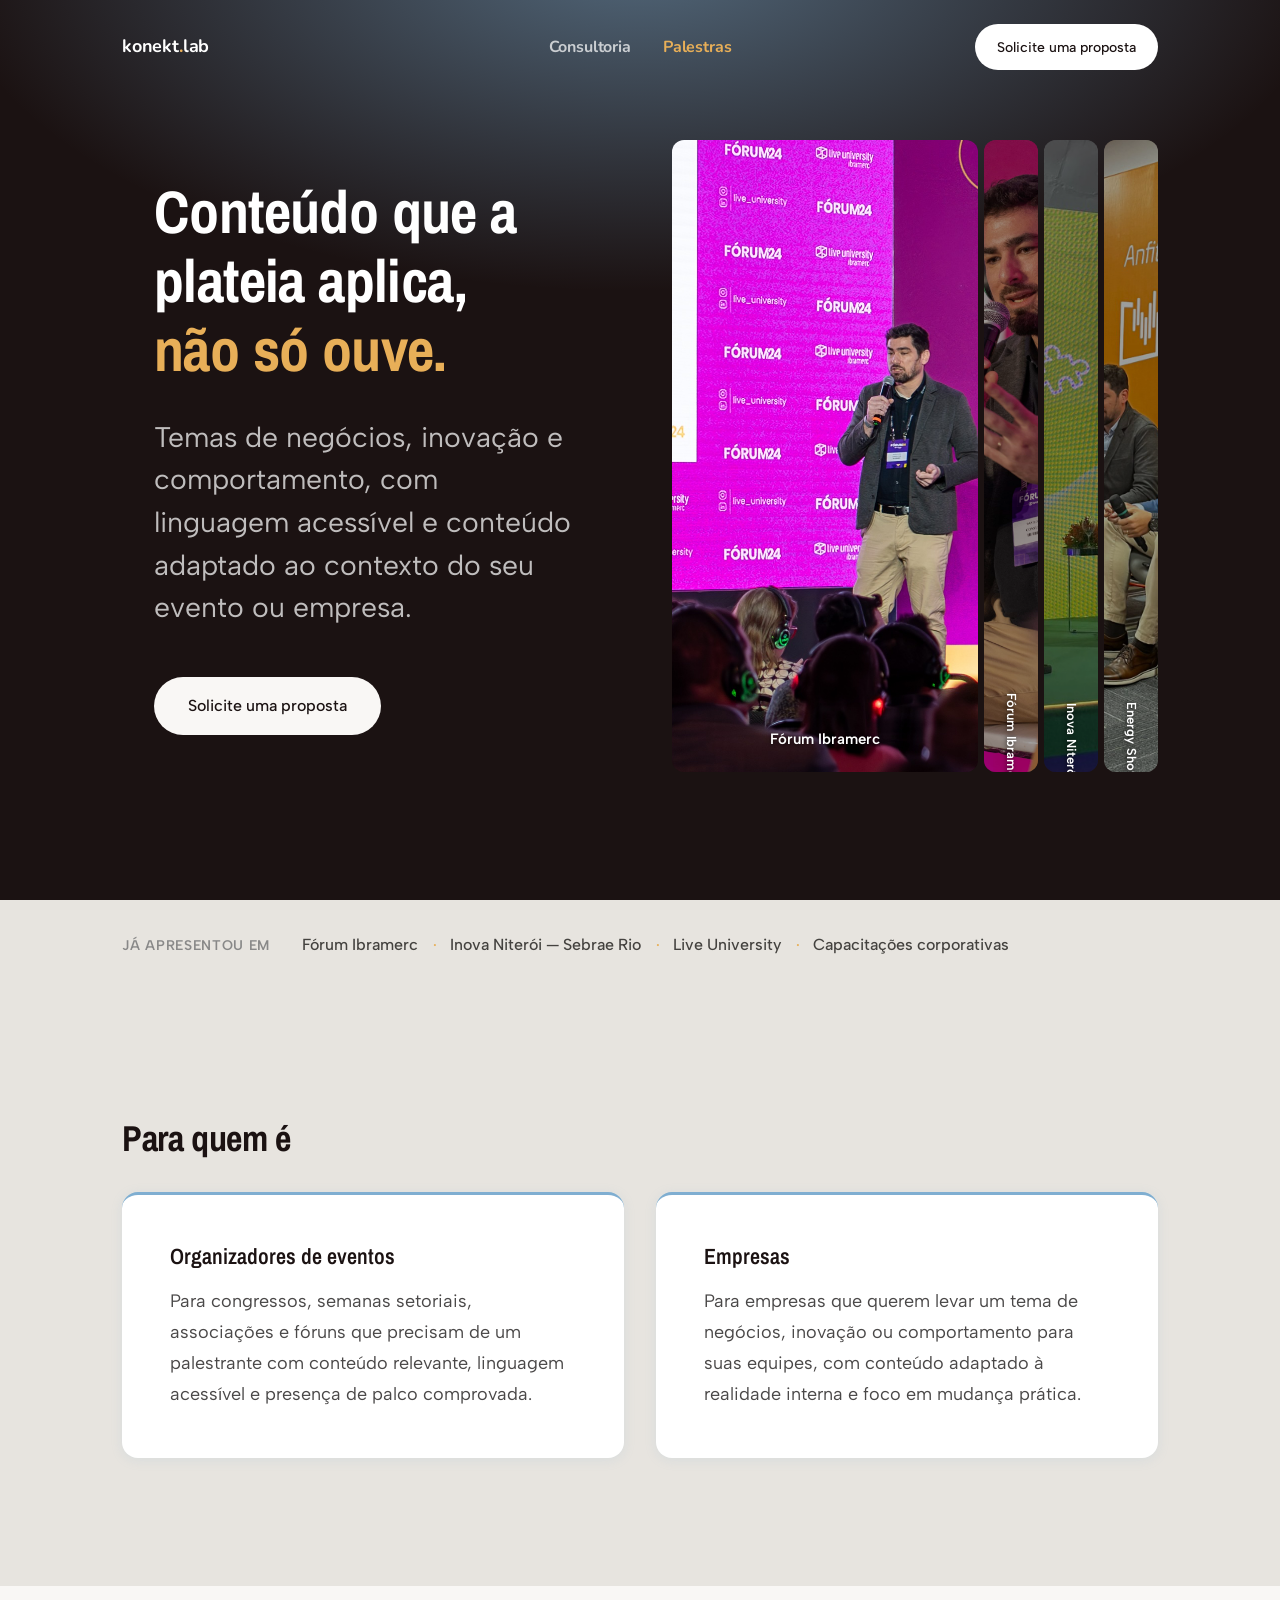
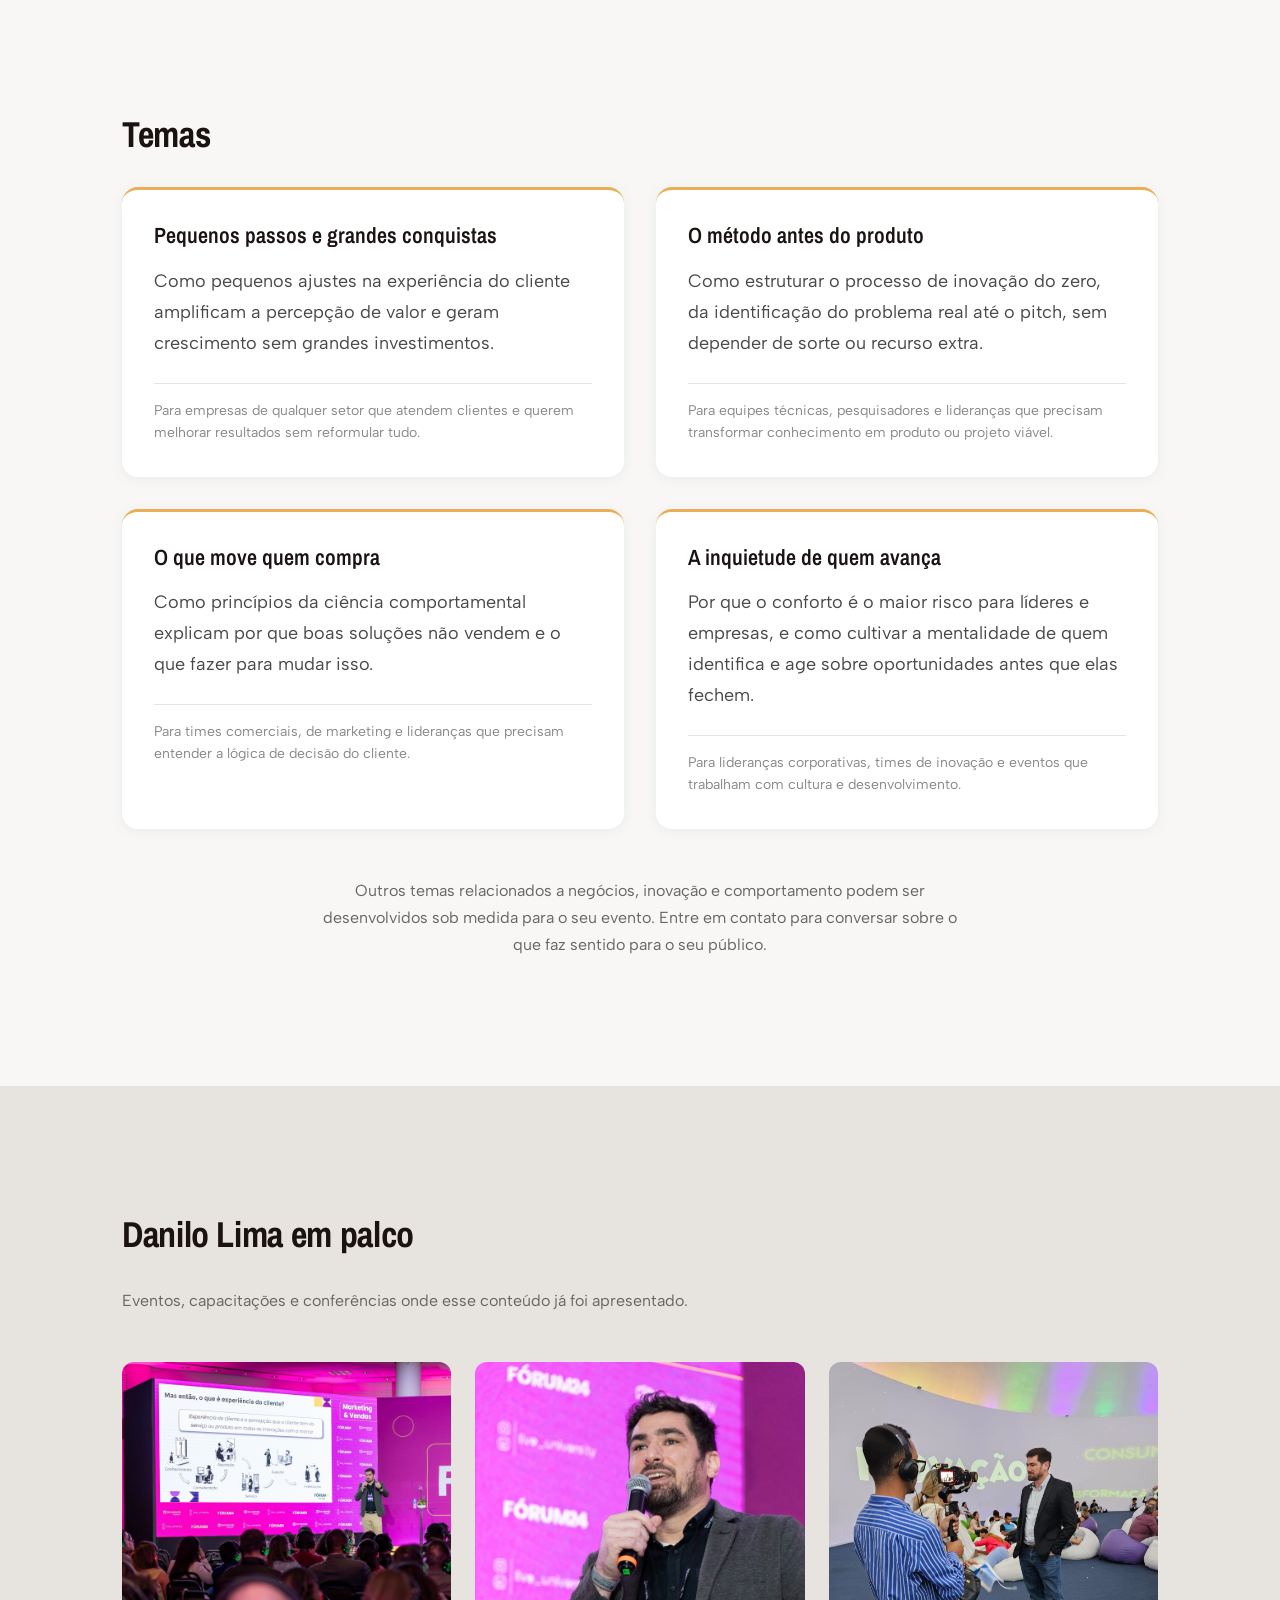
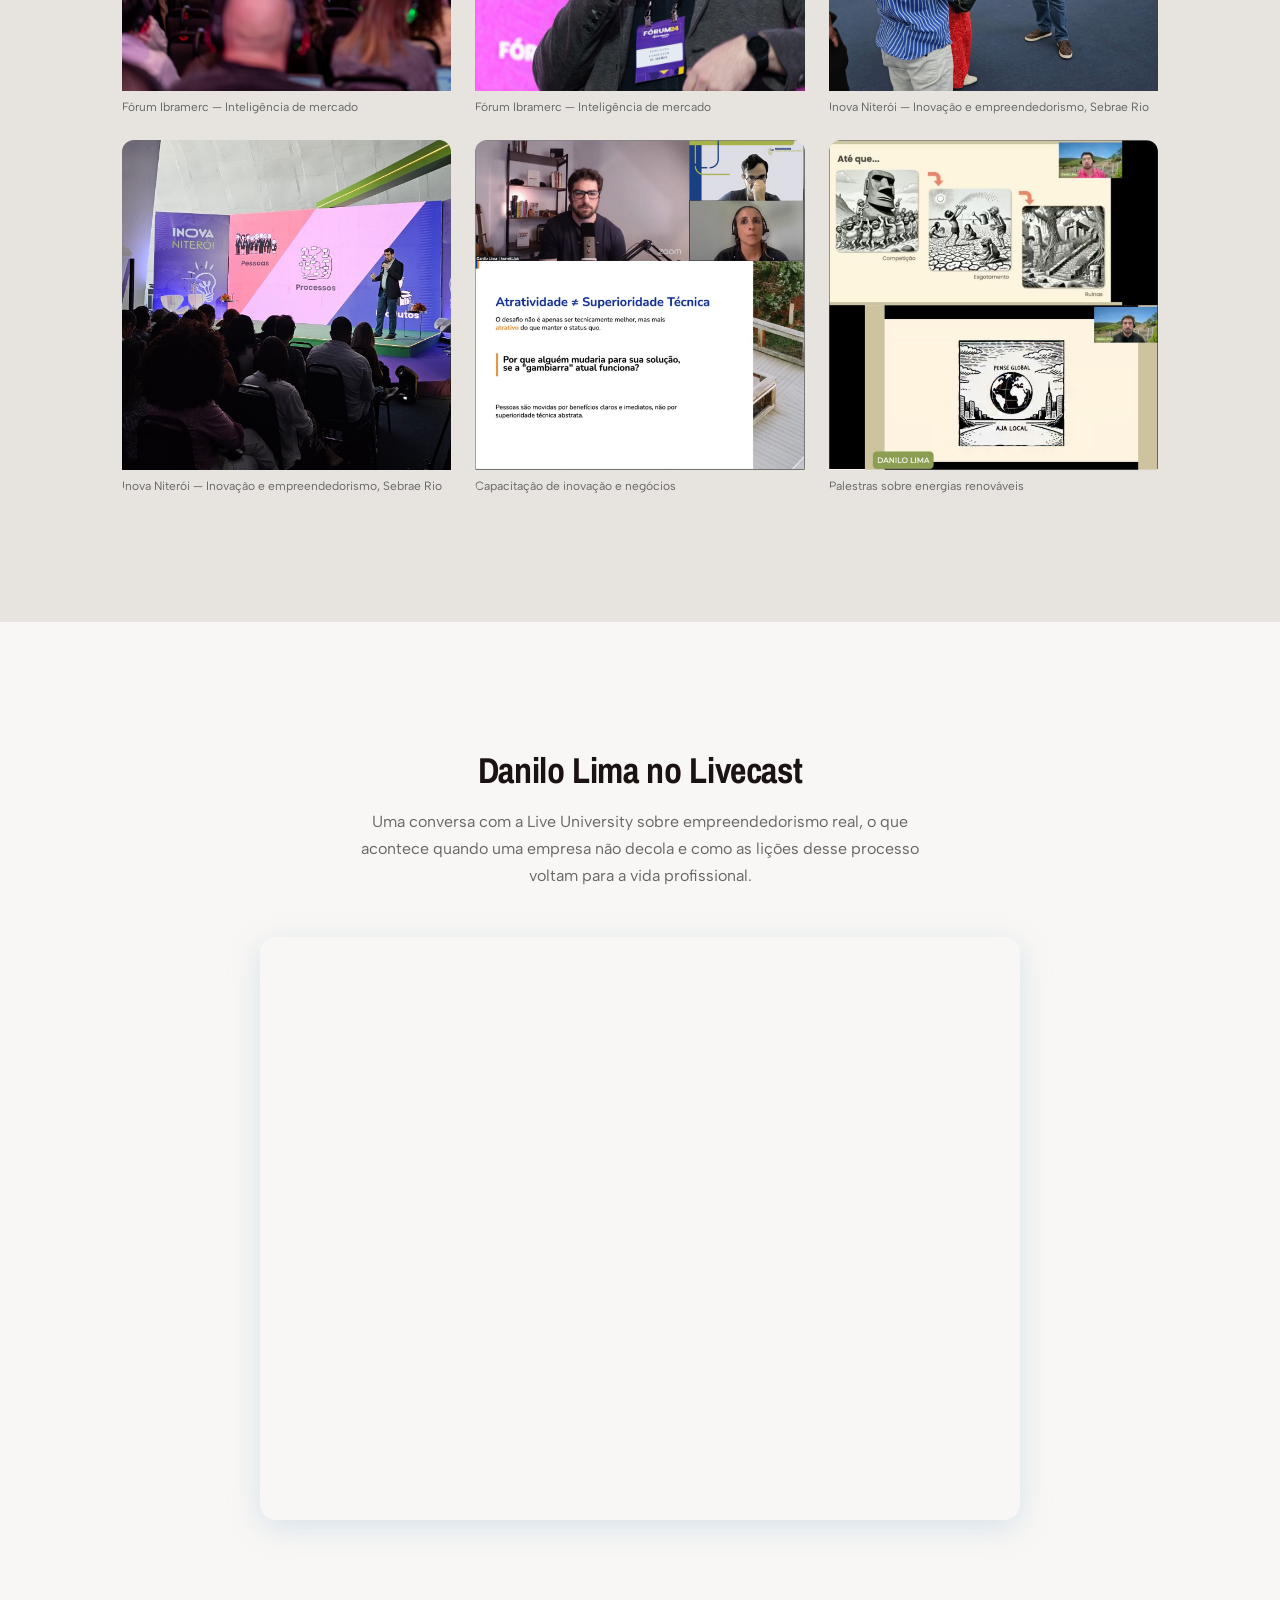
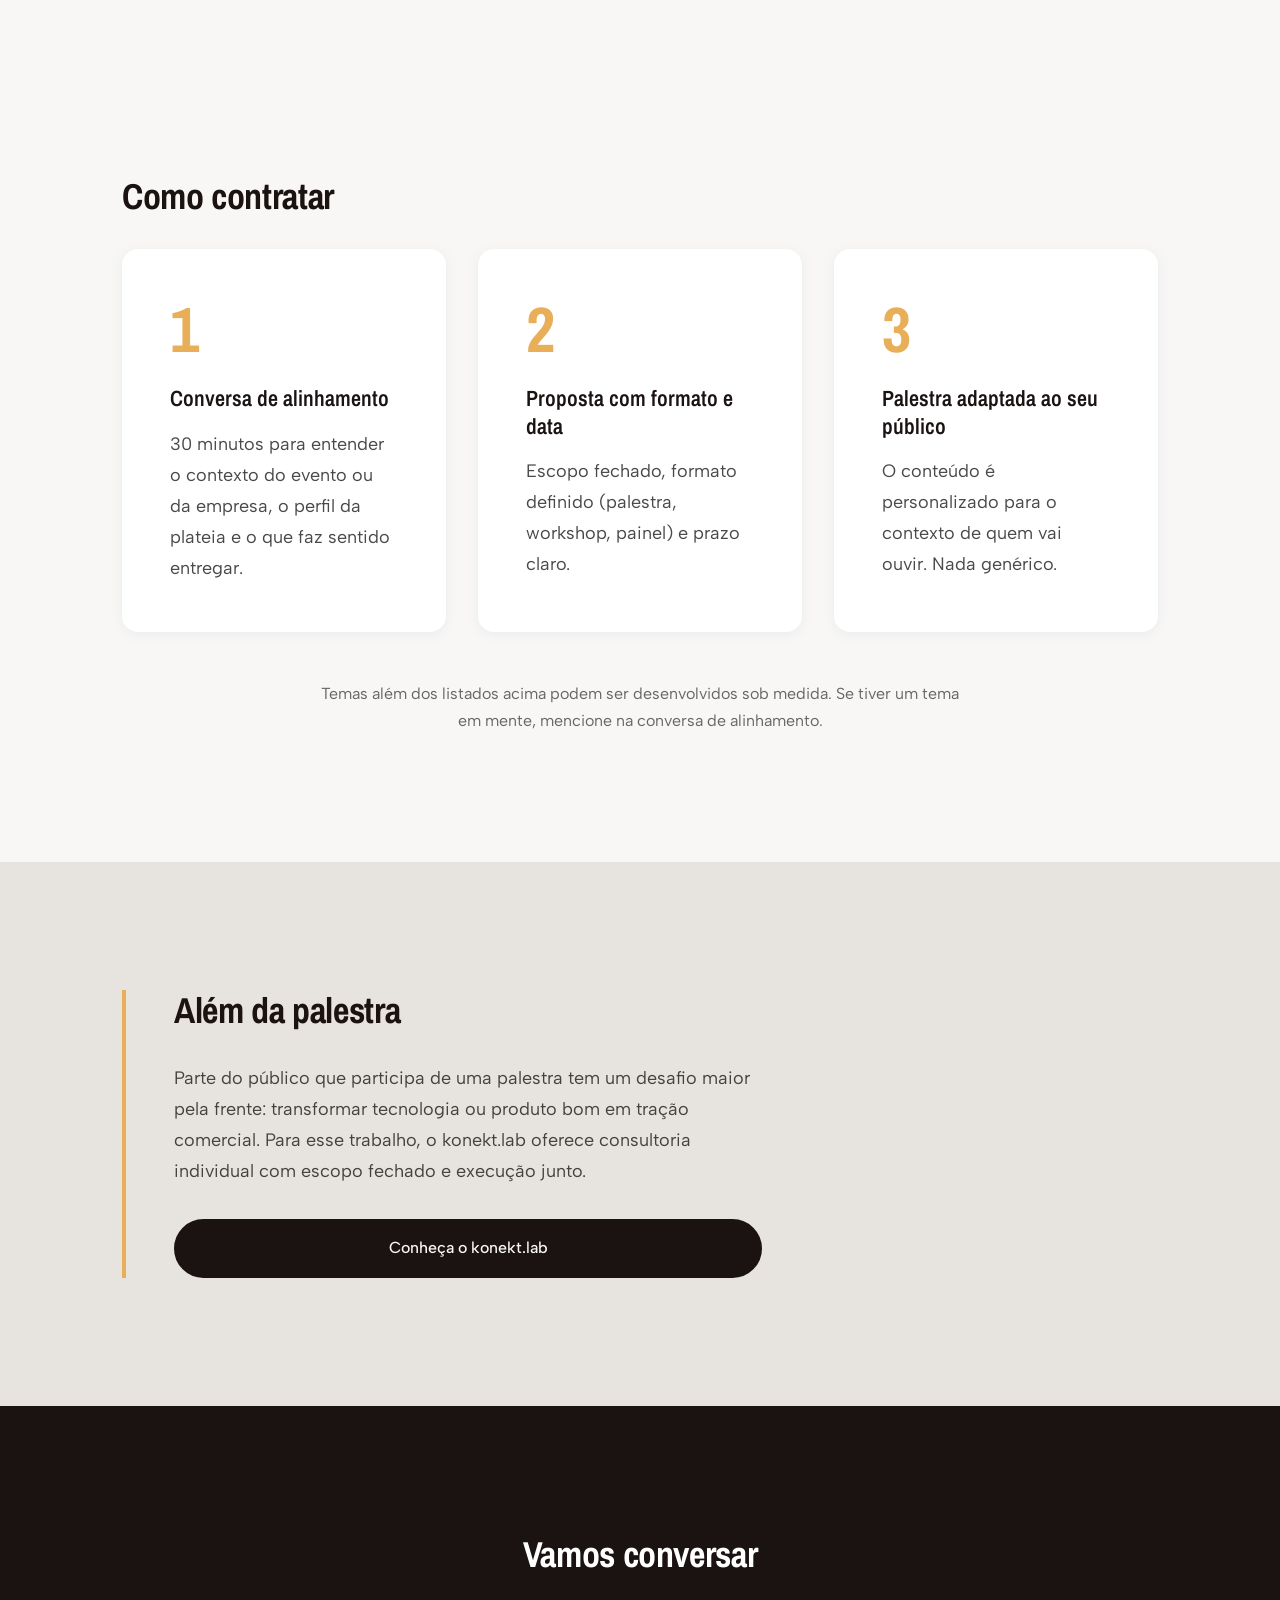
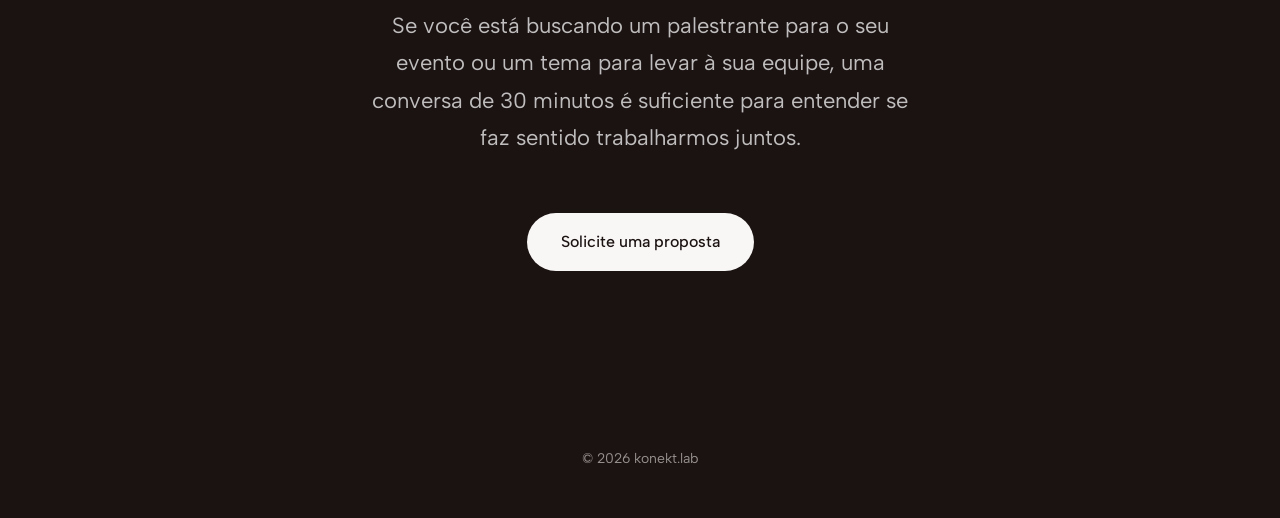
==== commit e9b2dcc5: "Redesign da página de palestras: hero acordeão, ajustes visuais e bug fix - Corrige bug do CTA mobil" ====
--- a/palestras/index.html
+++ b/palestras/index.html
@@ -40,13 +40,8 @@
   <main>
 
     <!-- ─── HERO ─────────────────────────────────────────────────── -->
-    <section id="hero" class="hero">
-      <div class="hero-shape hero-shape--1"></div>
-      <div class="hero-shape hero-shape--2"></div>
-      <div class="hero-shape hero-shape--3"></div>
-      <div class="hero-shape hero-shape--4"></div>
-      <div class="hero-shape hero-shape--5"></div>
-      <div class="container">
+    <section id="hero" class="hero hero--split">
+      <div class="hero-split-texto">
         <h1>
           Conteúdo que a plateia aplica,
           <span class="h1-line2">não só ouve.</span>
@@ -55,6 +50,41 @@
         <a href="#" class="cta-btn cta-powder" id="cta-hero">
           Solicite uma proposta
         </a>
+      </div>
+      <div class="hero-split-foto hero-acordeon">
+        <div class="acordeon-panel acordeon-panel--active"
+             style="background-image: url('./images/evento-ibramerc-03.jpg')"
+             aria-label="Fórum Ibramerc">
+          <span class="acordeon-label">Fórum Ibramerc</span>
+        </div>
+        <div class="acordeon-panel"
+             style="background-image: url('./images/evento-ibramerc-04.jpg')"
+             aria-label="Fórum Ibramerc">
+          <span class="acordeon-label">Fórum Ibramerc</span>
+        </div>
+        <div class="acordeon-panel"
+             style="background-image: url('./images/evento-inova-niteroi-03.jpg')"
+             aria-label="Inova Niterói">
+          <span class="acordeon-label">Inova Niterói</span>
+        </div>
+        <div class="acordeon-panel"
+             style="background-image: url('./images/evento-energyshow-01.jpeg')"
+             aria-label="Energy Show">
+          <span class="acordeon-label">Energy Show</span>
+        </div>
+      </div>
+    </section>
+
+    <!-- ─── PROVA SOCIAL ──────────────────────────────────────────── -->
+    <section id="prova-social" class="prova-social">
+      <div class="container">
+        <p class="prova-social-label">Já apresentou em</p>
+        <ul class="prova-social-lista">
+          <li>Fórum Ibramerc</li>
+          <li>Inova Niterói — Sebrae Rio</li>
+          <li>Live University</li>
+          <li>Capacitações corporativas</li>
+        </ul>
       </div>
     </section>
 
@@ -171,33 +201,27 @@
     </section>
 
     <!-- ─── COMO CONTRATAR ────────────────────────────────────────── -->
-    <section id="como-contratar" class="como-funciona">
-      <div class="container">
+    <section id="como-contratar" class="como-contratar">
+      <div class="container container--wide">
         <h2>Como contratar</h2>
-        <div class="passos">
-
-          <div class="passo reveal">
-            <div class="passo-numero">1</div>
-            <div class="passo-content">
-              <h3>Conversa de alinhamento</h3>
-              <p>30 minutos para entender o contexto do evento ou da empresa, o perfil da plateia e o que faz sentido entregar.</p>
-            </div>
-          </div>
-
-          <div class="passo reveal" data-delay="150">
-            <div class="passo-numero">2</div>
-            <div class="passo-content">
-              <h3>Proposta com formato e data</h3>
-              <p>Escopo fechado, formato definido (palestra, workshop, painel) e prazo claro.</p>
-            </div>
-          </div>
-
-          <div class="passo reveal" data-delay="300">
-            <div class="passo-numero">3</div>
-            <div class="passo-content">
-              <h3>Palestra adaptada ao seu público</h3>
-              <p>O conteúdo é personalizado para o contexto de quem vai ouvir. Nada genérico.</p>
-            </div>
+        <div class="contratar-cards">
+
+          <div class="contratar-card reveal">
+            <span class="contratar-num">1</span>
+            <h3>Conversa de alinhamento</h3>
+            <p>30 minutos para entender o contexto do evento ou da empresa, o perfil da plateia e o que faz sentido entregar.</p>
+          </div>
+
+          <div class="contratar-card reveal" data-delay="120">
+            <span class="contratar-num">2</span>
+            <h3>Proposta com formato e data</h3>
+            <p>Escopo fechado, formato definido (palestra, workshop, painel) e prazo claro.</p>
+          </div>
+
+          <div class="contratar-card reveal" data-delay="240">
+            <span class="contratar-num">3</span>
+            <h3>Palestra adaptada ao seu público</h3>
+            <p>O conteúdo é personalizado para o contexto de quem vai ouvir. Nada genérico.</p>
           </div>
 
         </div>
@@ -208,18 +232,20 @@
     <!-- ─── ALÉM DA PALESTRA ──────────────────────────────────────── -->
     <section id="alem" class="alem reveal">
       <div class="container">
-        <h2>Além da palestra</h2>
-        <p>Parte do público que participa de uma palestra tem um desafio maior pela frente: transformar tecnologia ou produto bom em tração comercial. Para esse trabalho, o konekt.lab oferece consultoria individual com escopo fechado e execução junto.</p>
-        <a href="../" class="cta-btn cta-dark">Conheça o konekt.lab</a>
+        <div class="alem-inner">
+          <h2>Além da palestra</h2>
+          <p>Parte do público que participa de uma palestra tem um desafio maior pela frente: transformar tecnologia ou produto bom em tração comercial. Para esse trabalho, o konekt.lab oferece consultoria individual com escopo fechado e execução junto.</p>
+          <a href="../" class="cta-btn cta-dark">Conheça o konekt.lab</a>
+        </div>
       </div>
     </section>
 
     <!-- ─── CTA FINAL ─────────────────────────────────────────────── -->
-    <section id="cta-final" class="cta-final reveal">
+    <section id="cta-final" class="cta-final cta-final--dark reveal">
       <div class="container">
         <h2>Vamos conversar</h2>
         <p>Se você está buscando um palestrante para o seu evento ou um tema para levar à sua equipe, uma conversa de 30 minutos é suficiente para entender se faz sentido trabalharmos juntos.</p>
-        <a href="#" class="cta-btn cta-dark" id="cta-final-btn">
+        <a href="#" class="cta-btn cta-powder" id="cta-final-btn">
           Solicite uma proposta
         </a>
       </div>
--- a/css/style.css
+++ b/css/style.css
@@ -428,6 +428,16 @@
   color: var(--licorice);
   box-shadow: 0 4px 16px rgba(232, 175, 88, 0.3);
 }
+/* CTA dentro do mobile-menu: mantém branco mesmo no estado scrolled */
+#site-header.scrolled .mobile-menu .cta-btn {
+  background-color: #fff;
+  color: var(--licorice);
+  border-color: transparent;
+}
+#site-header.scrolled .mobile-menu .cta-btn:hover {
+  background-color: var(--mustard);
+  color: var(--licorice);
+}
 
 /* Tamanho menor para header */
 .cta-sm {
--- a/palestras/css/palestras.css
+++ b/palestras/css/palestras.css
@@ -2,6 +2,149 @@
    palestras.css — Componentes específicos da página de palestras
    Base: ../css/style.css (importado no HTML)
    ============================================================ */
+
+/* ── Hero Split ───────────────────────────────────────────── */
+
+.hero--split {
+  padding: 0;
+  align-items: stretch;
+  height: 100vh;
+  overflow: hidden;
+  /* mantém display: flex herdado de .hero — flex-direction: row por padrão */
+}
+
+.hero-split-texto {
+  flex: 1;
+  display: flex;
+  flex-direction: column;
+  justify-content: center;
+  align-items: flex-start;
+  padding: 120px var(--sp-6) var(--sp-12) var(--sp-6);
+  text-align: left;
+}
+
+.hero--split h1,
+.hero--split .subheadline {
+  text-align: left;
+}
+
+.hero--split h1 {
+  max-width: 520px;
+}
+
+.hero--split .subheadline {
+  max-width: 460px;
+  margin-top: var(--sp-4);
+}
+
+.hero--split .cta-btn {
+  margin-top: var(--sp-6);
+  align-self: flex-start;
+}
+
+.hero-split-foto {
+  display: none;
+  flex: 0 0 50%;
+  flex-direction: row;
+  align-items: stretch;
+  gap: 6px;
+  padding: 140px max(var(--sp-4), calc((100vw - 1100px) / 2 + var(--sp-4))) var(--sp-16) var(--sp-4);
+}
+
+/* ── Acordeão de imagens ──────────────────────────────────── */
+
+.acordeon-panel {
+  flex: 0 0 54px;
+  border-radius: 12px;
+  cursor: pointer;
+  overflow: hidden;
+  position: relative;
+  background-size: cover;
+  background-position: center;
+  transition: flex 0.55s cubic-bezier(0.4, 0, 0.2, 1);
+}
+
+.acordeon-panel--active {
+  flex: 1;
+}
+
+.acordeon-panel::before {
+  content: '';
+  position: absolute;
+  inset: 0;
+  background: rgba(0, 0, 0, 0.38);
+  transition: opacity 0.4s ease;
+}
+
+.acordeon-panel--active::before {
+  opacity: 0;
+}
+
+.acordeon-label {
+  position: absolute;
+  bottom: 20px;
+  left: 50%;
+  transform: translateX(-50%) rotate(90deg);
+  color: #fff;
+  font-family: 'Albert Sans', sans-serif;
+  font-size: 13px;
+  font-weight: 600;
+  white-space: nowrap;
+  text-shadow: 0 1px 4px rgba(0, 0, 0, 0.7);
+  transition: transform 0.45s ease, font-size 0.3s ease;
+  z-index: 1;
+}
+
+.acordeon-panel--active .acordeon-label {
+  transform: translateX(-50%) rotate(0deg);
+  font-size: 15px;
+}
+
+/* ── Prova Social ─────────────────────────────────────────── */
+
+.prova-social {
+  background-color: var(--platinum);
+  padding-top: var(--sp-4);
+  padding-bottom: var(--sp-4);
+}
+
+.prova-social .container {
+  display: flex;
+  align-items: center;
+  gap: var(--sp-4);
+  flex-wrap: wrap;
+}
+
+.prova-social-label {
+  font-size: var(--text-sm);
+  font-weight: 600;
+  color: #888;
+  text-transform: uppercase;
+  letter-spacing: 0.05em;
+  white-space: nowrap;
+  margin-bottom: 0;
+}
+
+.prova-social-lista {
+  display: flex;
+  flex-wrap: wrap;
+  gap: var(--sp-2) var(--sp-4);
+  align-items: center;
+}
+
+.prova-social-lista li {
+  font-size: var(--text-base);
+  font-weight: 500;
+  color: var(--black-olive);
+  position: relative;
+}
+
+.prova-social-lista li:not(:last-child)::after {
+  content: '·';
+  position: absolute;
+  right: calc(-1 * var(--sp-2) - 3px);
+  color: var(--mustard);
+}
 
 /* ── Para quem é ──────────────────────────────────────────── */
 
@@ -169,31 +312,93 @@
   border: 0;
 }
 
-/* ── Além da palestra ─────────────────────────────────────── */
+/* ── Como Contratar — cards horizontais ──────────────────── */
+
+.como-contratar {
+  background-color: var(--powder);
+}
+
+.contratar-cards {
+  display: grid;
+  grid-template-columns: 1fr;
+  gap: var(--sp-4);
+  margin-top: var(--sp-2);
+}
+
+.contratar-card {
+  background-color: #fff;
+  border-radius: var(--r-lg);
+  padding: var(--sp-6);
+  box-shadow: var(--shadow-card);
+  position: relative;
+}
+
+.contratar-num {
+  font-family: 'Archivo Narrow', sans-serif;
+  font-size: 4rem;
+  font-weight: 700;
+  color: var(--mustard);
+  line-height: 1;
+  display: block;
+  margin-bottom: var(--sp-3);
+}
+
+.contratar-card h3 {
+  color: var(--licorice);
+  margin-bottom: var(--sp-2);
+}
+
+.contratar-card p {
+  font-size: var(--fs-servico);
+  line-height: 1.72;
+  color: #4a4848;
+  margin-bottom: 0;
+}
+
+/* ── Além da palestra — platinum com accent mustard ──────── */
 
 .alem {
-  background-color: var(--black-olive);
-  text-align: center;
+  background-color: var(--platinum);
+  text-align: left;
 }
 
 .alem .container {
+  display: block;
+}
+
+.alem-inner {
+  border-left: 4px solid var(--mustard);
+  padding-left: var(--sp-6);
   display: flex;
   flex-direction: column;
-  align-items: center;
   gap: var(--sp-4);
+  max-width: 640px;
 }
 
 .alem h2 {
-  color: #fff;
+  color: var(--licorice);
   margin-bottom: 0;
 }
 
 .alem p {
   font-size: var(--fs-servico);
+  color: var(--black-olive);
+  line-height: 1.72;
+  margin-bottom: 0;
+}
+
+/* ── CTA Final — licorice ─────────────────────────────────── */
+
+.cta-final--dark {
+  background-color: var(--licorice);
+}
+
+.cta-final--dark h2 {
+  color: #fff;
+}
+
+.cta-final--dark p {
   color: rgba(255, 255, 255, 0.72);
-  max-width: 560px;
-  line-height: 1.72;
-  margin-bottom: 0;
 }
 
 /* ── Responsividade ───────────────────────────────────────── */
@@ -206,4 +411,23 @@
   .foto-grid {
     grid-template-columns: repeat(3, 1fr);
   }
-}
+
+  .contratar-cards {
+    grid-template-columns: repeat(3, 1fr);
+  }
+
+  .hero-split-texto {
+    padding-left: var(--sp-8);
+  }
+}
+
+@media (min-width: 900px) {
+  .hero-split-texto {
+    flex: 0 0 50%;
+    padding: 140px var(--sp-8) var(--sp-16) max(var(--sp-8), calc((100vw - 1100px) / 2 + var(--sp-8)));
+  }
+
+  .hero-split-foto {
+    display: flex;
+  }
+}
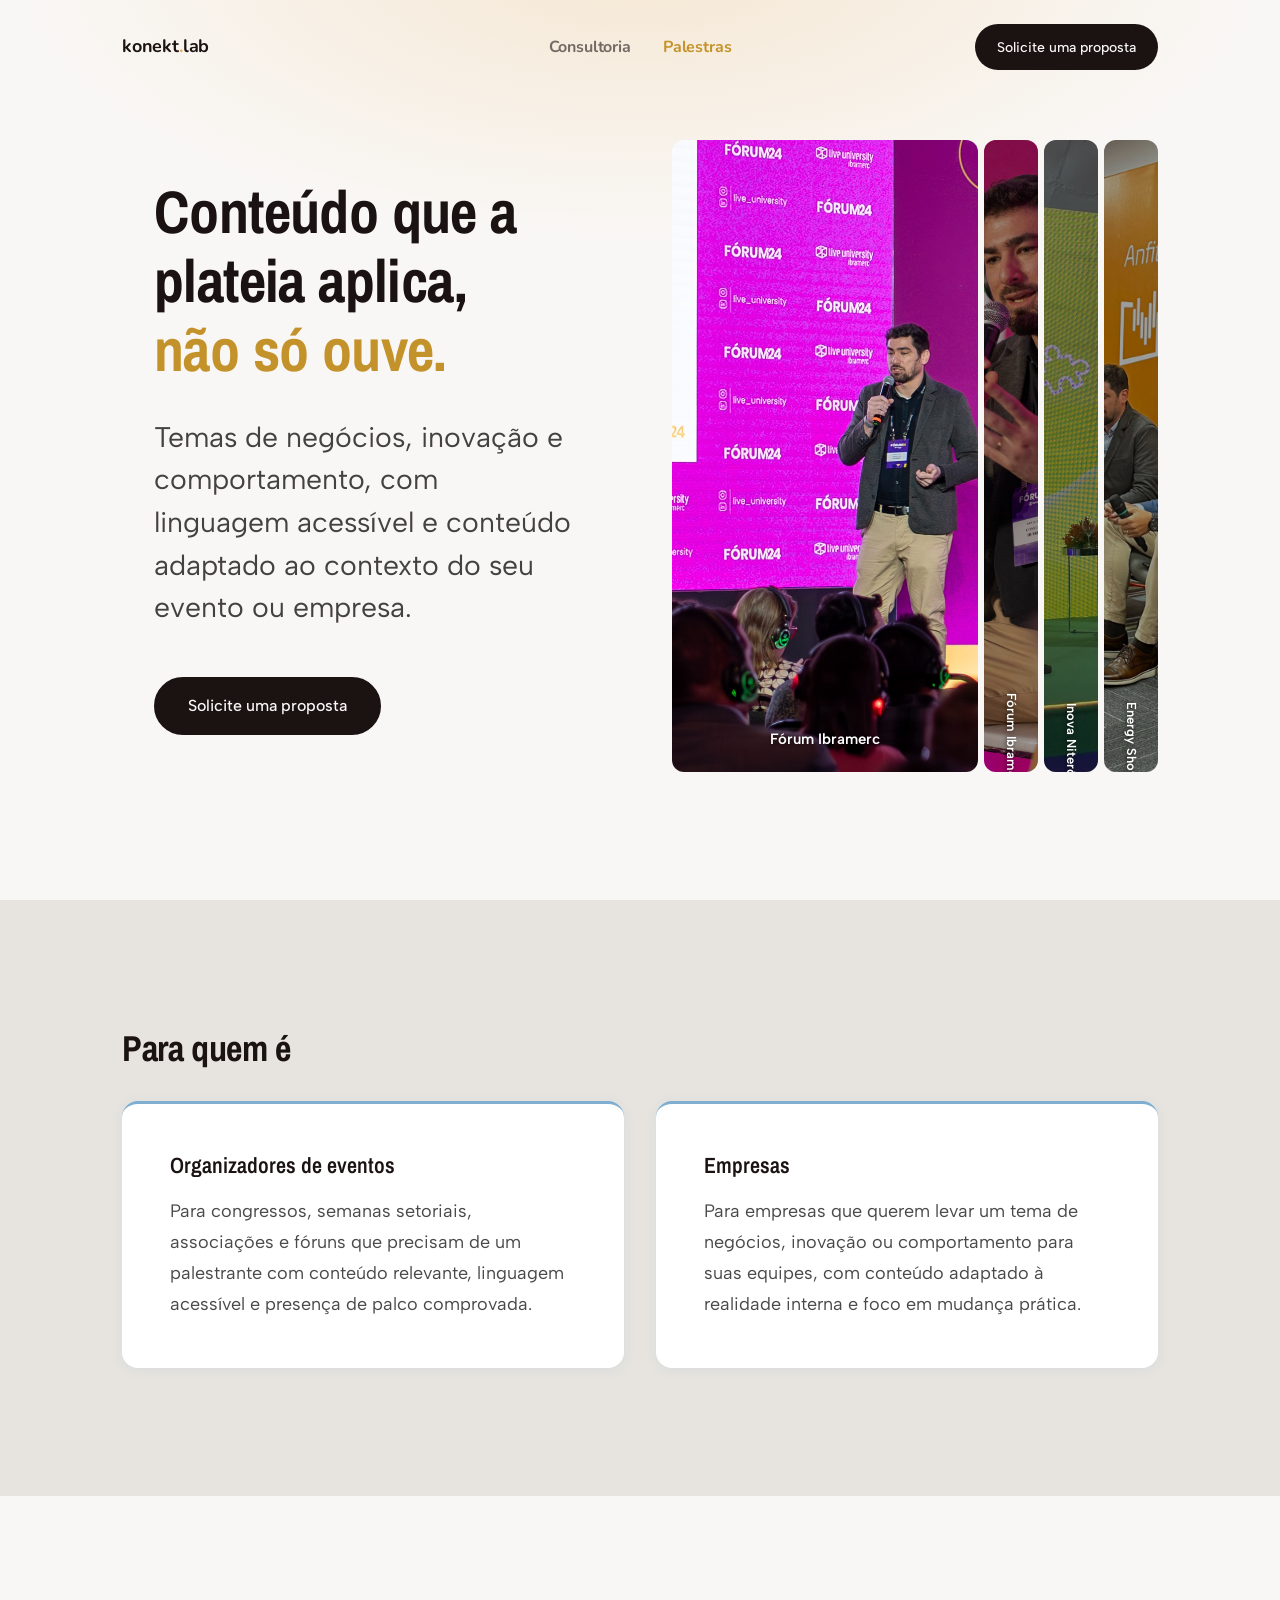
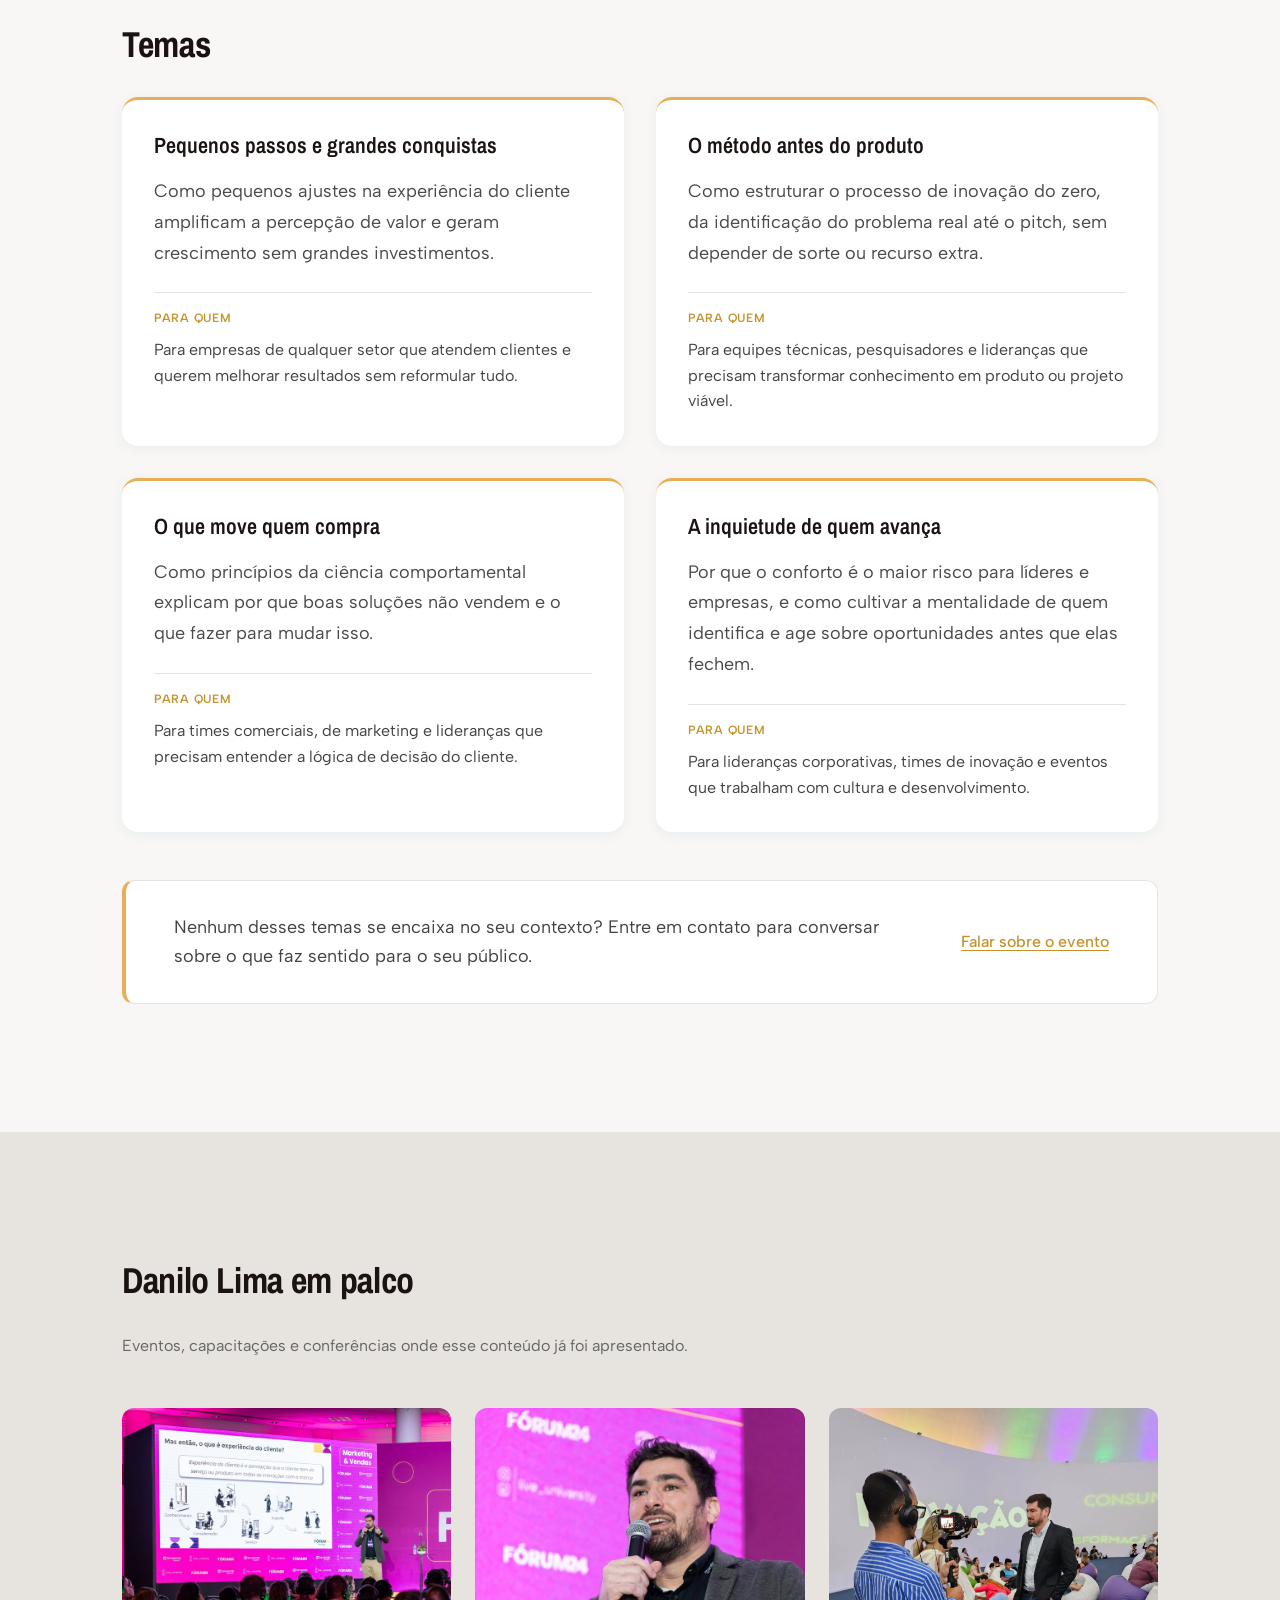
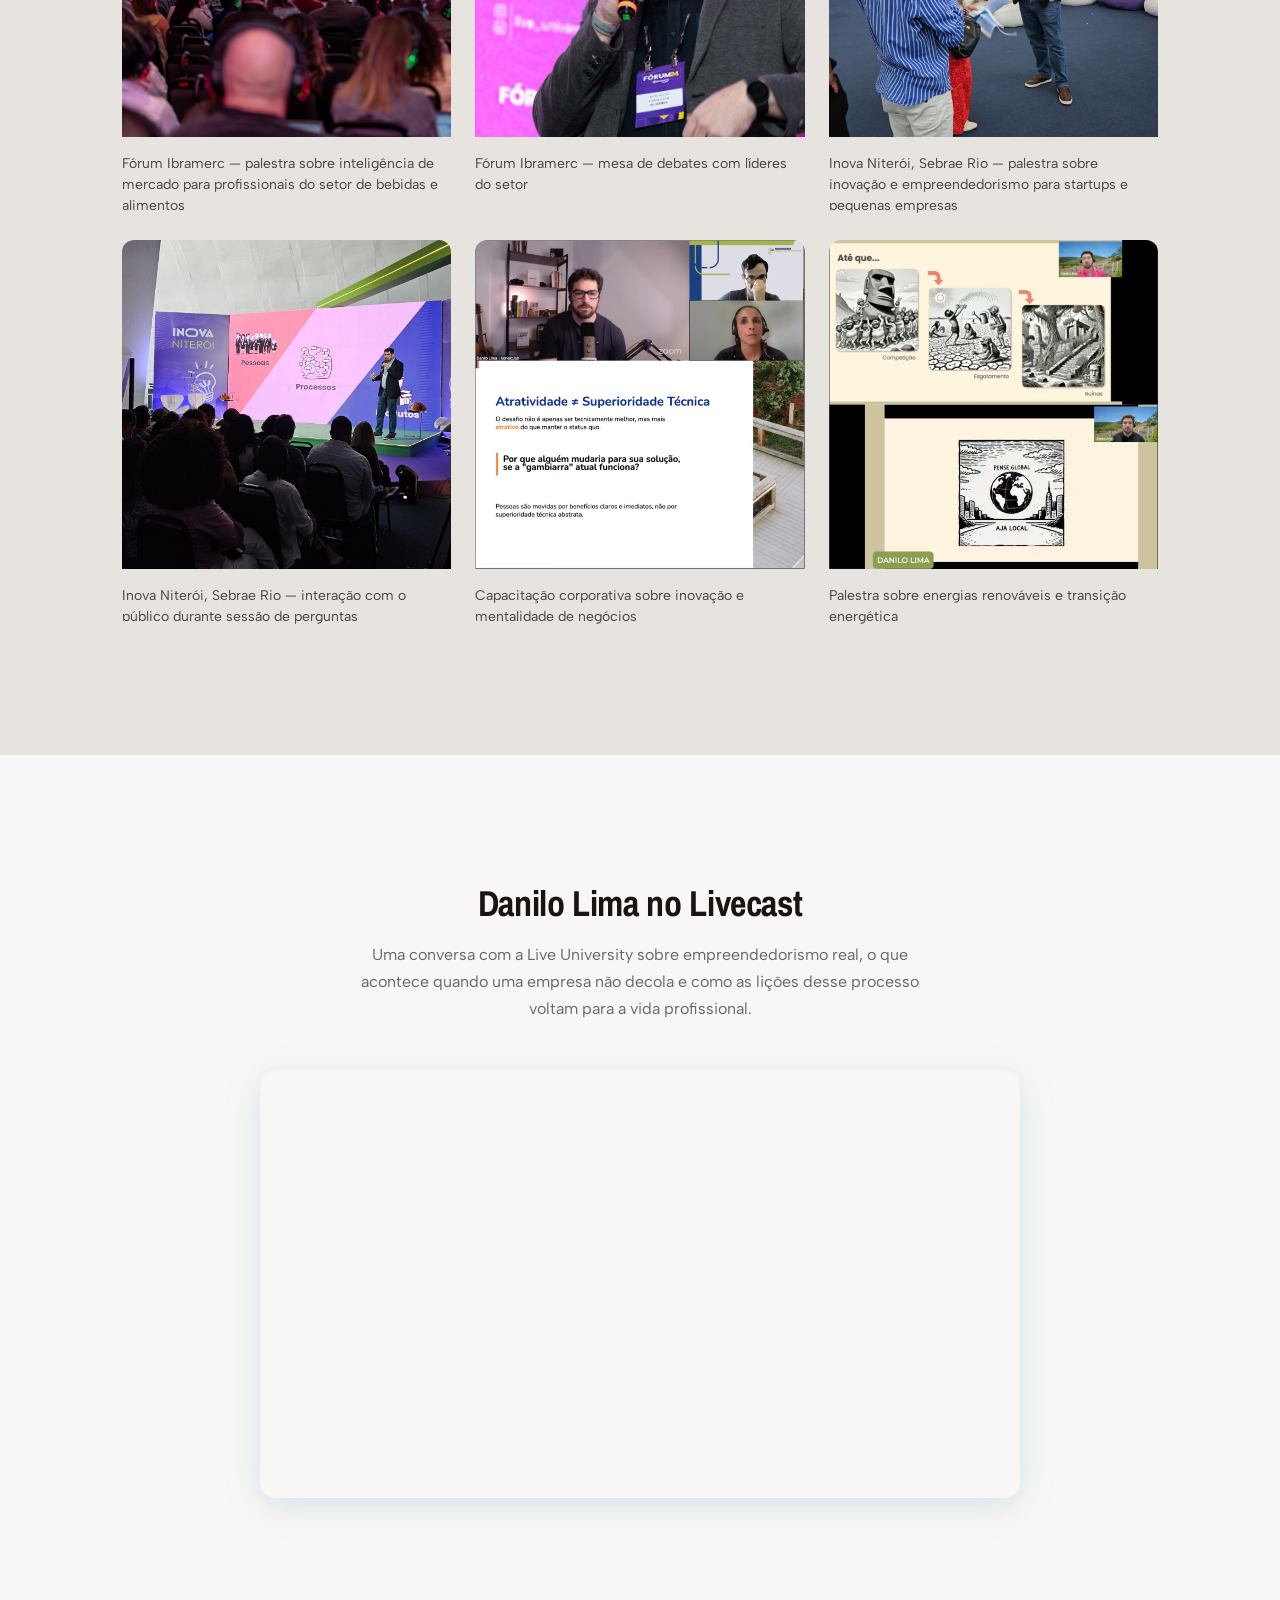
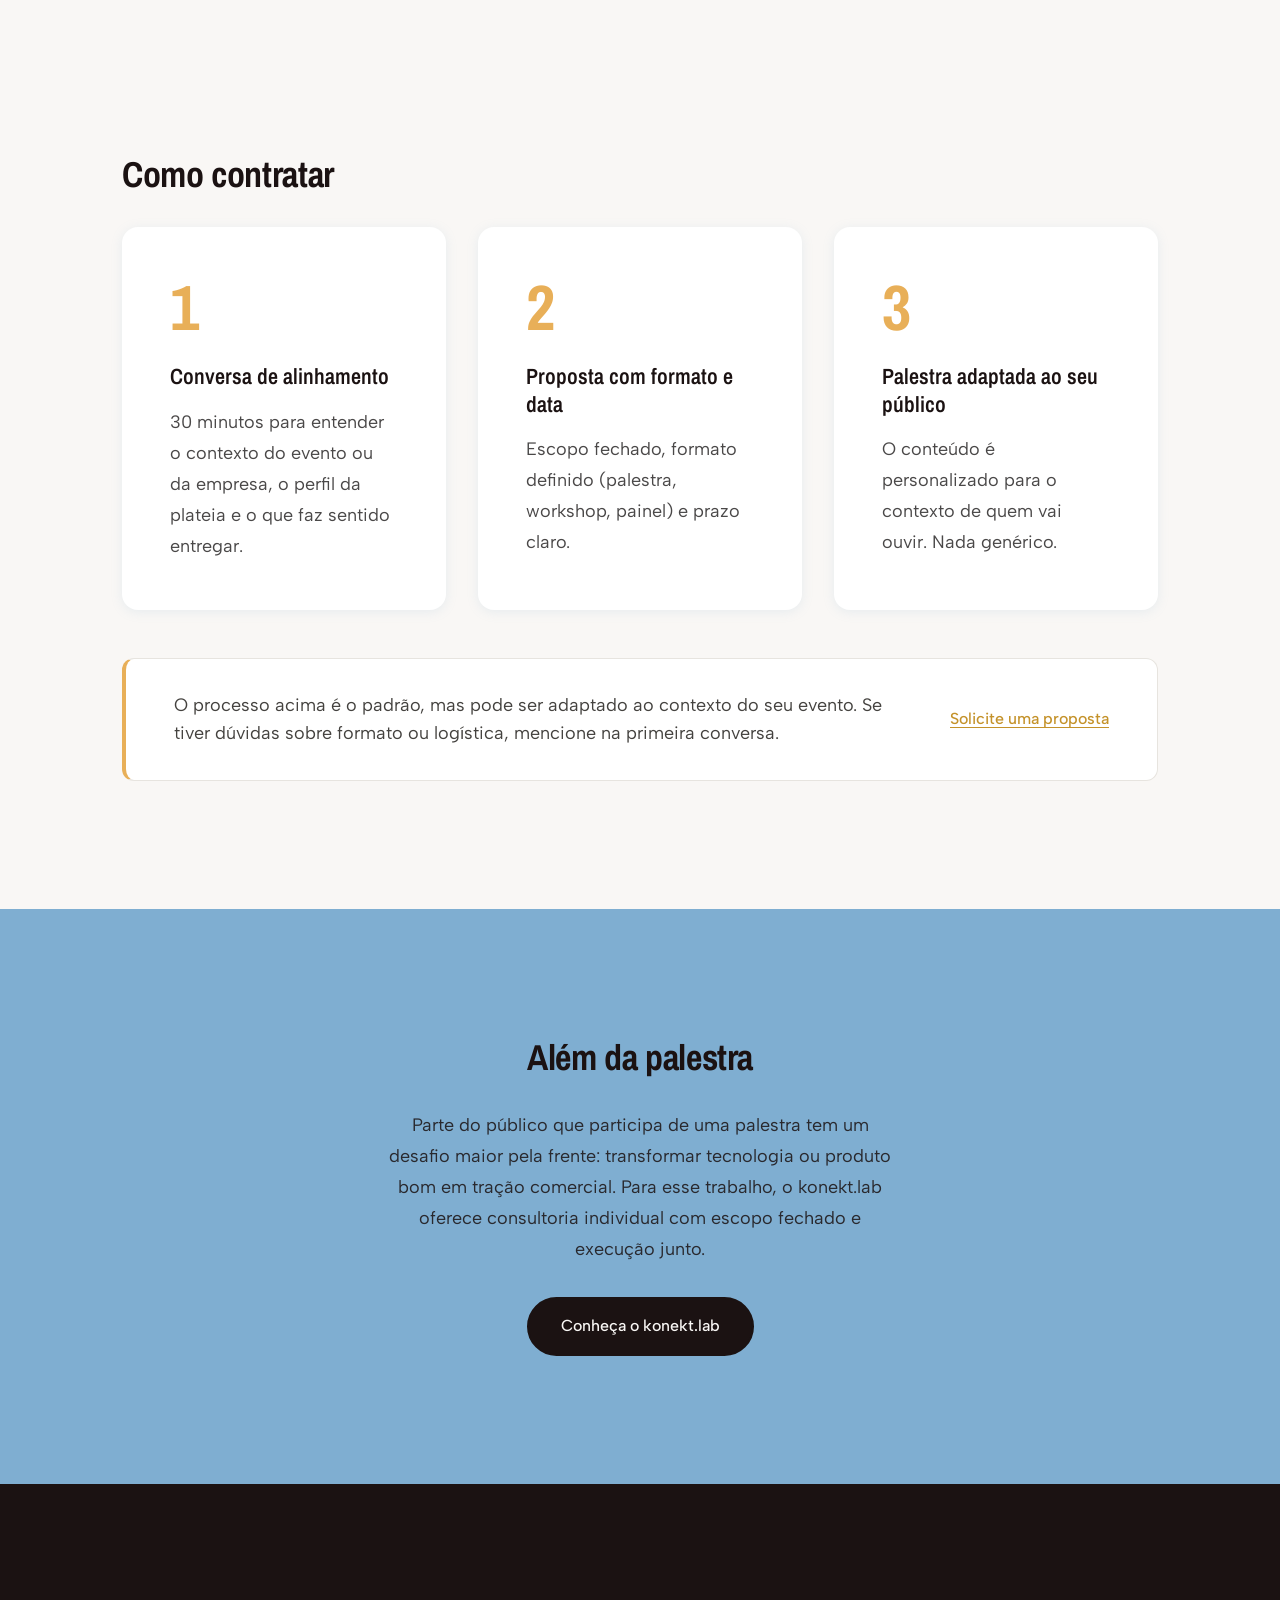
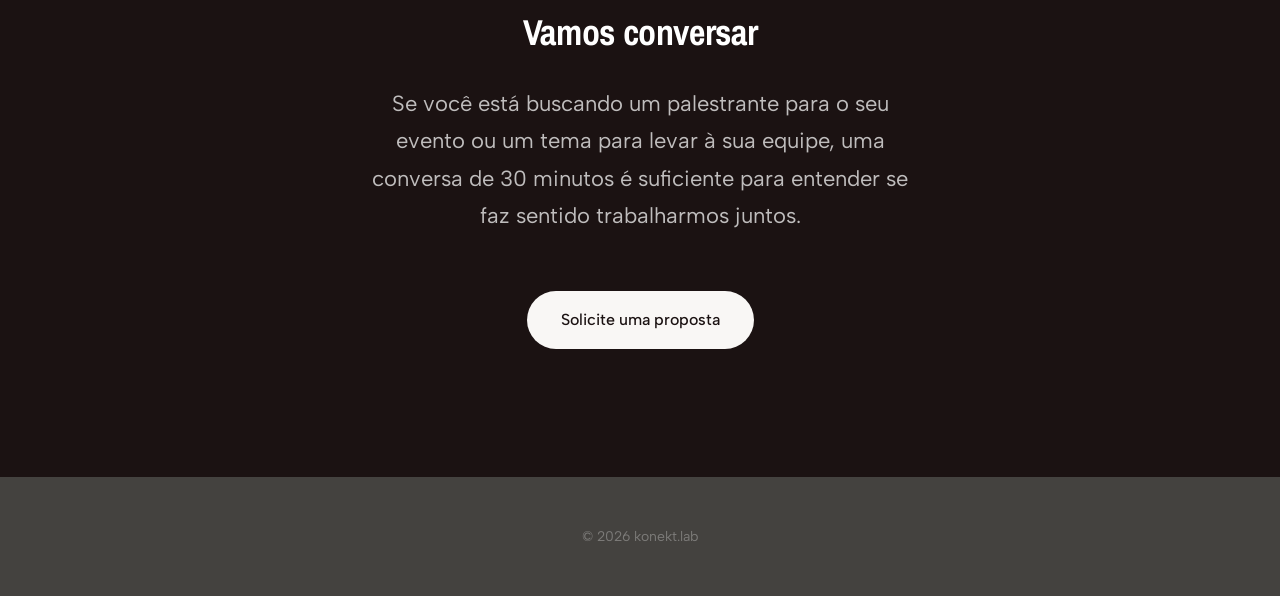
==== commit f9cca0f3: "Implementa revisão visual completa da página de palestras (v3.5) - Header: ao rolar vira licorice (s" ====
--- a/palestras/index.html
+++ b/palestras/index.html
@@ -14,16 +14,16 @@
   <link rel="stylesheet" href="../css/style.css">
   <link rel="stylesheet" href="./css/palestras.css">
 </head>
-<body>
-
-  <header id="site-header">
+<body class="palestras-page">
+
+  <header id="site-header" class="header--light">
     <div class="header-inner">
       <a href="../" class="logo">konekt<span class="logo-dot">.</span>lab</a>
       <nav class="header-nav">
         <a href="../" class="nav-link">Consultoria</a>
         <a href="./" class="nav-link nav-link--active">Palestras</a>
       </nav>
-      <a href="#" class="cta-btn cta-white cta-sm" id="cta-header">
+      <a href="#cta-final" class="cta-btn cta-white cta-sm" id="cta-header">
         Solicite uma proposta
       </a>
       <button class="nav-toggle" aria-label="Abrir menu" aria-expanded="false">
@@ -33,7 +33,7 @@
     <div class="mobile-menu" id="mobile-menu" aria-hidden="true">
       <a href="../" class="mobile-nav-link">Consultoria</a>
       <a href="./" class="mobile-nav-link mobile-nav-link--active">Palestras</a>
-      <a href="#" class="cta-btn cta-white" id="cta-mobile">Solicite uma proposta</a>
+      <a href="#cta-final" class="cta-btn cta-white" id="cta-mobile">Solicite uma proposta</a>
     </div>
   </header>
 
@@ -47,7 +47,7 @@
           <span class="h1-line2">não só ouve.</span>
         </h1>
         <p class="subheadline">Temas de negócios, inovação e comportamento, com linguagem acessível e conteúdo adaptado ao contexto do seu evento ou empresa.</p>
-        <a href="#" class="cta-btn cta-powder" id="cta-hero">
+        <a href="#cta-final" class="cta-btn cta-dark" id="cta-hero">
           Solicite uma proposta
         </a>
       </div>
@@ -75,18 +75,6 @@
       </div>
     </section>
 
-    <!-- ─── PROVA SOCIAL ──────────────────────────────────────────── -->
-    <section id="prova-social" class="prova-social">
-      <div class="container">
-        <p class="prova-social-label">Já apresentou em</p>
-        <ul class="prova-social-lista">
-          <li>Fórum Ibramerc</li>
-          <li>Inova Niterói — Sebrae Rio</li>
-          <li>Live University</li>
-          <li>Capacitações corporativas</li>
-        </ul>
-      </div>
-    </section>
 
     <!-- ─── PARA QUEM É ───────────────────────────────────────────── -->
     <section id="para-quem" class="para-quem">
@@ -117,29 +105,36 @@
           <article class="card-tema reveal">
             <h3>Pequenos passos e grandes conquistas</h3>
             <p class="tema-angulo">Como pequenos ajustes na experiência do cliente amplificam a percepção de valor e geram crescimento sem grandes investimentos.</p>
+            <span class="tema-publico-label">Para quem</span>
             <p class="tema-publico">Para empresas de qualquer setor que atendem clientes e querem melhorar resultados sem reformular tudo.</p>
           </article>
 
           <article class="card-tema reveal" data-delay="100">
             <h3>O método antes do produto</h3>
             <p class="tema-angulo">Como estruturar o processo de inovação do zero, da identificação do problema real até o pitch, sem depender de sorte ou recurso extra.</p>
+            <span class="tema-publico-label">Para quem</span>
             <p class="tema-publico">Para equipes técnicas, pesquisadores e lideranças que precisam transformar conhecimento em produto ou projeto viável.</p>
           </article>
 
           <article class="card-tema reveal" data-delay="150">
             <h3>O que move quem compra</h3>
             <p class="tema-angulo">Como princípios da ciência comportamental explicam por que boas soluções não vendem e o que fazer para mudar isso.</p>
+            <span class="tema-publico-label">Para quem</span>
             <p class="tema-publico">Para times comerciais, de marketing e lideranças que precisam entender a lógica de decisão do cliente.</p>
           </article>
 
           <article class="card-tema reveal" data-delay="200">
             <h3>A inquietude de quem avança</h3>
             <p class="tema-angulo">Por que o conforto é o maior risco para líderes e empresas, e como cultivar a mentalidade de quem identifica e age sobre oportunidades antes que elas fechem.</p>
+            <span class="tema-publico-label">Para quem</span>
             <p class="tema-publico">Para lideranças corporativas, times de inovação e eventos que trabalham com cultura e desenvolvimento.</p>
           </article>
 
         </div>
-        <p class="temas-abertura reveal">Outros temas relacionados a negócios, inovação e comportamento podem ser desenvolvidos sob medida para o seu evento. Entre em contato para conversar sobre o que faz sentido para o seu público.</p>
+        <div class="temas-nota reveal">
+          <p>Nenhum desses temas se encaixa no seu contexto? Entre em contato para conversar sobre o que faz sentido para o seu público.</p>
+          <a href="#cta-final" class="temas-nota-link">Falar sobre o evento</a>
+        </div>
       </div>
     </section>
 
@@ -152,32 +147,32 @@
 
           <figure class="foto-card reveal">
             <img src="./images/evento-ibramerc-01.jpg" alt="Danilo Lima no Fórum Ibramerc" loading="lazy">
-            <figcaption>Fórum Ibramerc — Inteligência de mercado</figcaption>
+            <figcaption>Fórum Ibramerc — palestra sobre inteligência de mercado para profissionais do setor de bebidas e alimentos</figcaption>
           </figure>
 
           <figure class="foto-card reveal" data-delay="100">
             <img src="./images/evento-ibramerc-02.jpg" alt="Danilo Lima no Fórum Ibramerc" loading="lazy">
-            <figcaption>Fórum Ibramerc — Inteligência de mercado</figcaption>
+            <figcaption>Fórum Ibramerc — mesa de debates com líderes do setor</figcaption>
           </figure>
 
           <figure class="foto-card reveal" data-delay="150">
             <img src="./images/evento-inova-niteroi-01.jpg" alt="Danilo Lima no Inova Niterói" loading="lazy">
-            <figcaption>Inova Niterói — Inovação e empreendedorismo, Sebrae Rio</figcaption>
+            <figcaption>Inova Niterói, Sebrae Rio — palestra sobre inovação e empreendedorismo para startups e pequenas empresas</figcaption>
           </figure>
 
           <figure class="foto-card reveal" data-delay="200">
             <img src="./images/evento-inova-niteroi-02.jpg" alt="Danilo Lima no Inova Niterói" loading="lazy">
-            <figcaption>Inova Niterói — Inovação e empreendedorismo, Sebrae Rio</figcaption>
+            <figcaption>Inova Niterói, Sebrae Rio — interação com o público durante sessão de perguntas</figcaption>
           </figure>
 
           <figure class="foto-card reveal" data-delay="250">
             <img src="./images/evento-capacitacao-01.jpg" alt="Capacitação de inovação e negócios" loading="lazy">
-            <figcaption>Capacitação de inovação e negócios</figcaption>
+            <figcaption>Capacitação corporativa sobre inovação e mentalidade de negócios</figcaption>
           </figure>
 
           <figure class="foto-card reveal" data-delay="300">
             <img src="./images/evento-energia-01.jpg" alt="Palestra sobre energias renováveis" loading="lazy">
-            <figcaption>Palestras sobre energias renováveis</figcaption>
+            <figcaption>Palestra sobre energias renováveis e transição energética</figcaption>
           </figure>
 
         </div>
@@ -225,18 +220,19 @@
           </div>
 
         </div>
-        <p class="temas-abertura reveal">Temas além dos listados acima podem ser desenvolvidos sob medida. Se tiver um tema em mente, mencione na conversa de alinhamento.</p>
+        <div class="contratar-nota reveal">
+          <p>O processo acima é o padrão, mas pode ser adaptado ao contexto do seu evento. Se tiver dúvidas sobre formato ou logística, mencione na primeira conversa.</p>
+          <a href="#cta-final" class="temas-nota-link">Solicite uma proposta</a>
+        </div>
       </div>
     </section>
 
     <!-- ─── ALÉM DA PALESTRA ──────────────────────────────────────── -->
     <section id="alem" class="alem reveal">
       <div class="container">
-        <div class="alem-inner">
-          <h2>Além da palestra</h2>
-          <p>Parte do público que participa de uma palestra tem um desafio maior pela frente: transformar tecnologia ou produto bom em tração comercial. Para esse trabalho, o konekt.lab oferece consultoria individual com escopo fechado e execução junto.</p>
-          <a href="../" class="cta-btn cta-dark">Conheça o konekt.lab</a>
-        </div>
+        <h2>Além da palestra</h2>
+        <p>Parte do público que participa de uma palestra tem um desafio maior pela frente: transformar tecnologia ou produto bom em tração comercial. Para esse trabalho, o konekt.lab oferece consultoria individual com escopo fechado e execução junto.</p>
+        <a href="../" class="cta-btn cta-dark">Conheça o konekt.lab</a>
       </div>
     </section>
 
@@ -245,7 +241,7 @@
       <div class="container">
         <h2>Vamos conversar</h2>
         <p>Se você está buscando um palestrante para o seu evento ou um tema para levar à sua equipe, uma conversa de 30 minutos é suficiente para entender se faz sentido trabalharmos juntos.</p>
-        <a href="#" class="cta-btn cta-powder" id="cta-final-btn">
+        <a href="#cta-final" class="cta-btn cta-powder" id="cta-final-btn">
           Solicite uma proposta
         </a>
       </div>
--- a/palestras/css/palestras.css
+++ b/palestras/css/palestras.css
@@ -2,6 +2,50 @@
    palestras.css — Componentes específicos da página de palestras
    Base: ../css/style.css (importado no HTML)
    ============================================================ */
+
+/* ── Header modo claro (palestras) ───────────────────────── */
+/* O hero tem fundo claro — logo e links precisam ser escuros antes do scroll */
+
+.header--light:not(.scrolled) .logo {
+  color: var(--licorice);
+}
+
+.header--light:not(.scrolled) .nav-link {
+  color: rgba(27, 18, 18, 0.6);
+}
+
+.header--light:not(.scrolled) .nav-link:hover {
+  color: var(--licorice);
+}
+
+.header--light:not(.scrolled) .nav-link--active {
+  color: var(--mustard-dark);
+}
+
+.header--light:not(.scrolled) .nav-toggle span {
+  background-color: var(--licorice);
+}
+
+.header--light:not(.scrolled) .cta-white {
+  background-color: var(--licorice);
+  color: var(--powder);
+}
+
+/* ── Header scrolled — licorice (sobrescreve powder do style.css) ─── */
+
+#site-header.scrolled {
+  background-color: var(--licorice);
+}
+#site-header.scrolled .logo { color: #fff; }
+#site-header.scrolled .logo-dot { color: var(--mustard); }
+#site-header.scrolled .nav-link { color: rgba(255,255,255,0.72); }
+#site-header.scrolled .nav-link:hover { color: #fff; }
+#site-header.scrolled .nav-link--active { color: var(--mustard); }
+#site-header.scrolled .nav-toggle span { background-color: #fff; }
+#site-header.scrolled .cta-white {
+  background-color: var(--powder);
+  color: var(--licorice);
+}
 
 /* ── Hero Split ───────────────────────────────────────────── */
 
@@ -10,7 +54,9 @@
   align-items: stretch;
   height: 100vh;
   overflow: hidden;
-  /* mantém display: flex herdado de .hero — flex-direction: row por padrão */
+  /* fundo claro com glow mustard — diferencia da consultoria (licorice + sky) */
+  background: radial-gradient(ellipse 70% 45% at 50% -5%, rgba(232, 175, 88, 0.22), transparent 70%),
+              var(--powder);
 }
 
 .hero-split-texto {
@@ -30,11 +76,17 @@
 
 .hero--split h1 {
   max-width: 520px;
+  color: var(--licorice);
+}
+
+.hero--split .h1-line2 {
+  color: var(--mustard-dark);
 }
 
 .hero--split .subheadline {
   max-width: 460px;
   margin-top: var(--sp-4);
+  color: var(--black-olive);
 }
 
 .hero--split .cta-btn {
@@ -164,6 +216,13 @@
   padding: var(--sp-6);
   border-top: 3px solid var(--sky);
   box-shadow: var(--shadow-card);
+  transition: transform var(--t-base), box-shadow var(--t-base), background-color 0.4s ease;
+}
+
+.bloco-contratante.card-active {
+  background-color: rgba(232, 175, 88, 0.08);
+  transform: translateY(-4px);
+  box-shadow: var(--shadow-card-hover);
 }
 
 .bloco-contratante h3 {
@@ -210,24 +269,57 @@
   margin-bottom: var(--sp-3);
 }
 
-.tema-publico {
-  font-size: var(--text-sm);
-  color: #888;
-  line-height: 1.6;
+.tema-publico-label {
+  display: block;
+  font-size: var(--text-xs);
+  font-weight: 600;
+  text-transform: uppercase;
+  letter-spacing: 0.06em;
+  color: var(--mustard-dark);
+  margin-top: var(--sp-3);
+  margin-bottom: var(--sp-1);
   padding-top: var(--sp-2);
   border-top: 1px solid var(--platinum);
-  margin-bottom: 0;
-}
-
-.temas-abertura {
+}
+
+.tema-publico {
+  font-size: var(--text-base);
+  color: var(--black-olive);
+  line-height: 1.6;
+  margin-bottom: 0;
+}
+
+.temas-nota,
+.contratar-nota {
   margin-top: var(--sp-6);
+  background-color: #fff;
+  border: 1px solid var(--platinum);
+  border-left: 4px solid var(--mustard);
+  border-radius: var(--r-md);
+  padding: var(--sp-4) var(--sp-6);
+  display: flex;
+  align-items: center;
+  justify-content: space-between;
+  gap: var(--sp-4);
+  flex-wrap: wrap;
+}
+
+.temas-nota p,
+.contratar-nota p {
+  font-size: var(--fs-servico);
+  color: var(--black-olive);
+  line-height: 1.6;
+  margin-bottom: 0;
+  flex: 1;
+}
+
+.temas-nota-link {
   font-size: var(--text-base);
-  color: #666;
-  line-height: 1.7;
-  text-align: center;
-  max-width: 640px;
-  margin-left: auto;
-  margin-right: auto;
+  font-weight: 500;
+  color: var(--mustard-dark);
+  white-space: nowrap;
+  text-decoration: underline;
+  text-underline-offset: 3px;
 }
 
 /* ── Presença em palco ────────────────────────────────────── */
@@ -267,10 +359,10 @@
 }
 
 .foto-card figcaption {
-  font-size: var(--text-xs);
-  color: #666;
-  margin-top: var(--sp-1);
-  line-height: 1.4;
+  font-size: var(--text-sm);
+  color: var(--black-olive);
+  margin-top: var(--sp-2);
+  line-height: 1.5;
 }
 
 /* ── Mídia ────────────────────────────────────────────────── */
@@ -294,8 +386,9 @@
 
 .video-wrapper {
   position: relative;
-  padding-bottom: 56.25%;
-  height: 0;
+  aspect-ratio: 16 / 9;
+  height: auto;
+  padding-bottom: 0;
   overflow: hidden;
   border-radius: var(--r-lg);
   max-width: 760px;
@@ -355,24 +448,18 @@
   margin-bottom: 0;
 }
 
-/* ── Além da palestra — platinum com accent mustard ──────── */
+/* ── Além da palestra ─────────────────────────────────────── */
 
 .alem {
-  background-color: var(--platinum);
-  text-align: left;
+  background-color: var(--sky);
+  text-align: center;
 }
 
 .alem .container {
-  display: block;
-}
-
-.alem-inner {
-  border-left: 4px solid var(--mustard);
-  padding-left: var(--sp-6);
   display: flex;
   flex-direction: column;
+  align-items: center;
   gap: var(--sp-4);
-  max-width: 640px;
 }
 
 .alem h2 {
@@ -382,8 +469,10 @@
 
 .alem p {
   font-size: var(--fs-servico);
-  color: var(--black-olive);
+  color: var(--licorice);
+  max-width: 520px;
   line-height: 1.72;
+  opacity: 0.85;
   margin-bottom: 0;
 }
 
@@ -399,6 +488,16 @@
 
 .cta-final--dark p {
   color: rgba(255, 255, 255, 0.72);
+}
+
+/* ── Footer ───────────────────────────────────────────────── */
+
+.palestras-page footer {
+  background-color: var(--black-olive);
+}
+
+.palestras-page footer p {
+  color: rgba(255,255,255,0.5);
 }
 
 /* ── Responsividade ───────────────────────────────────────── */
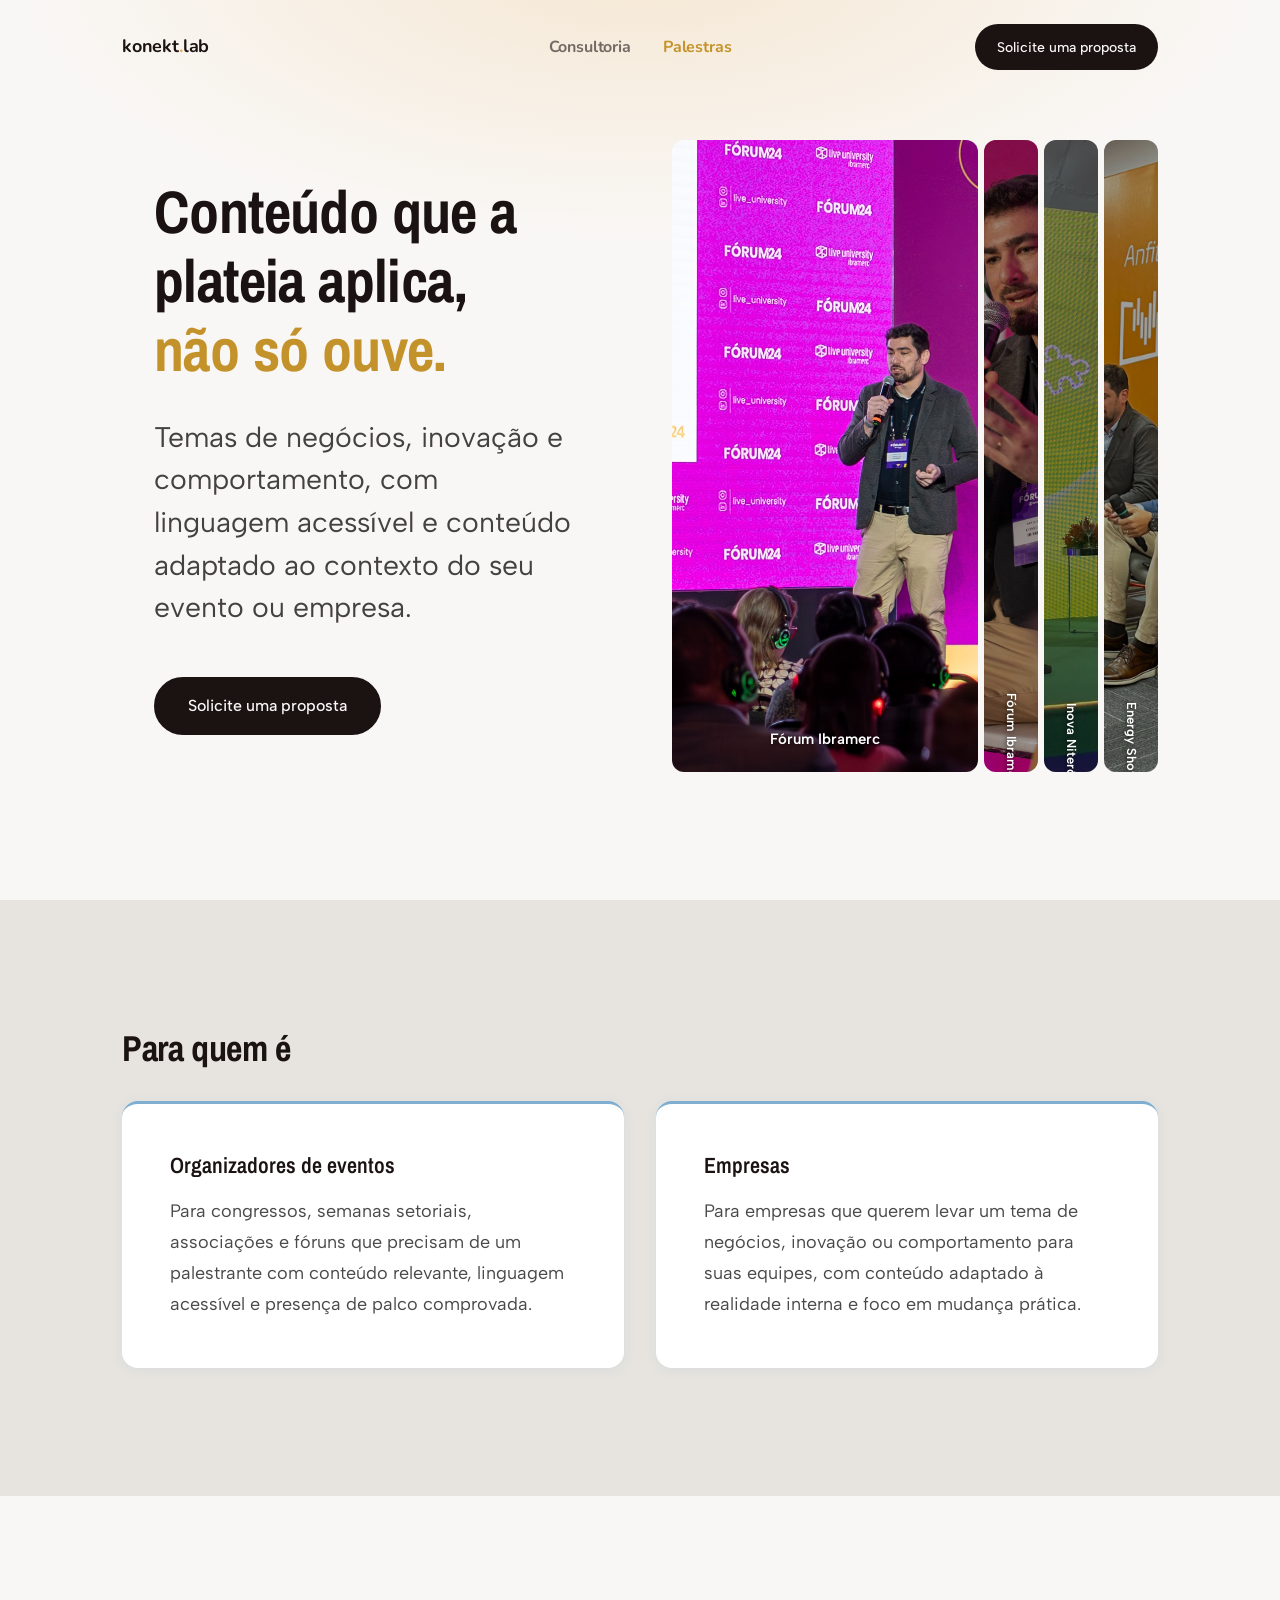
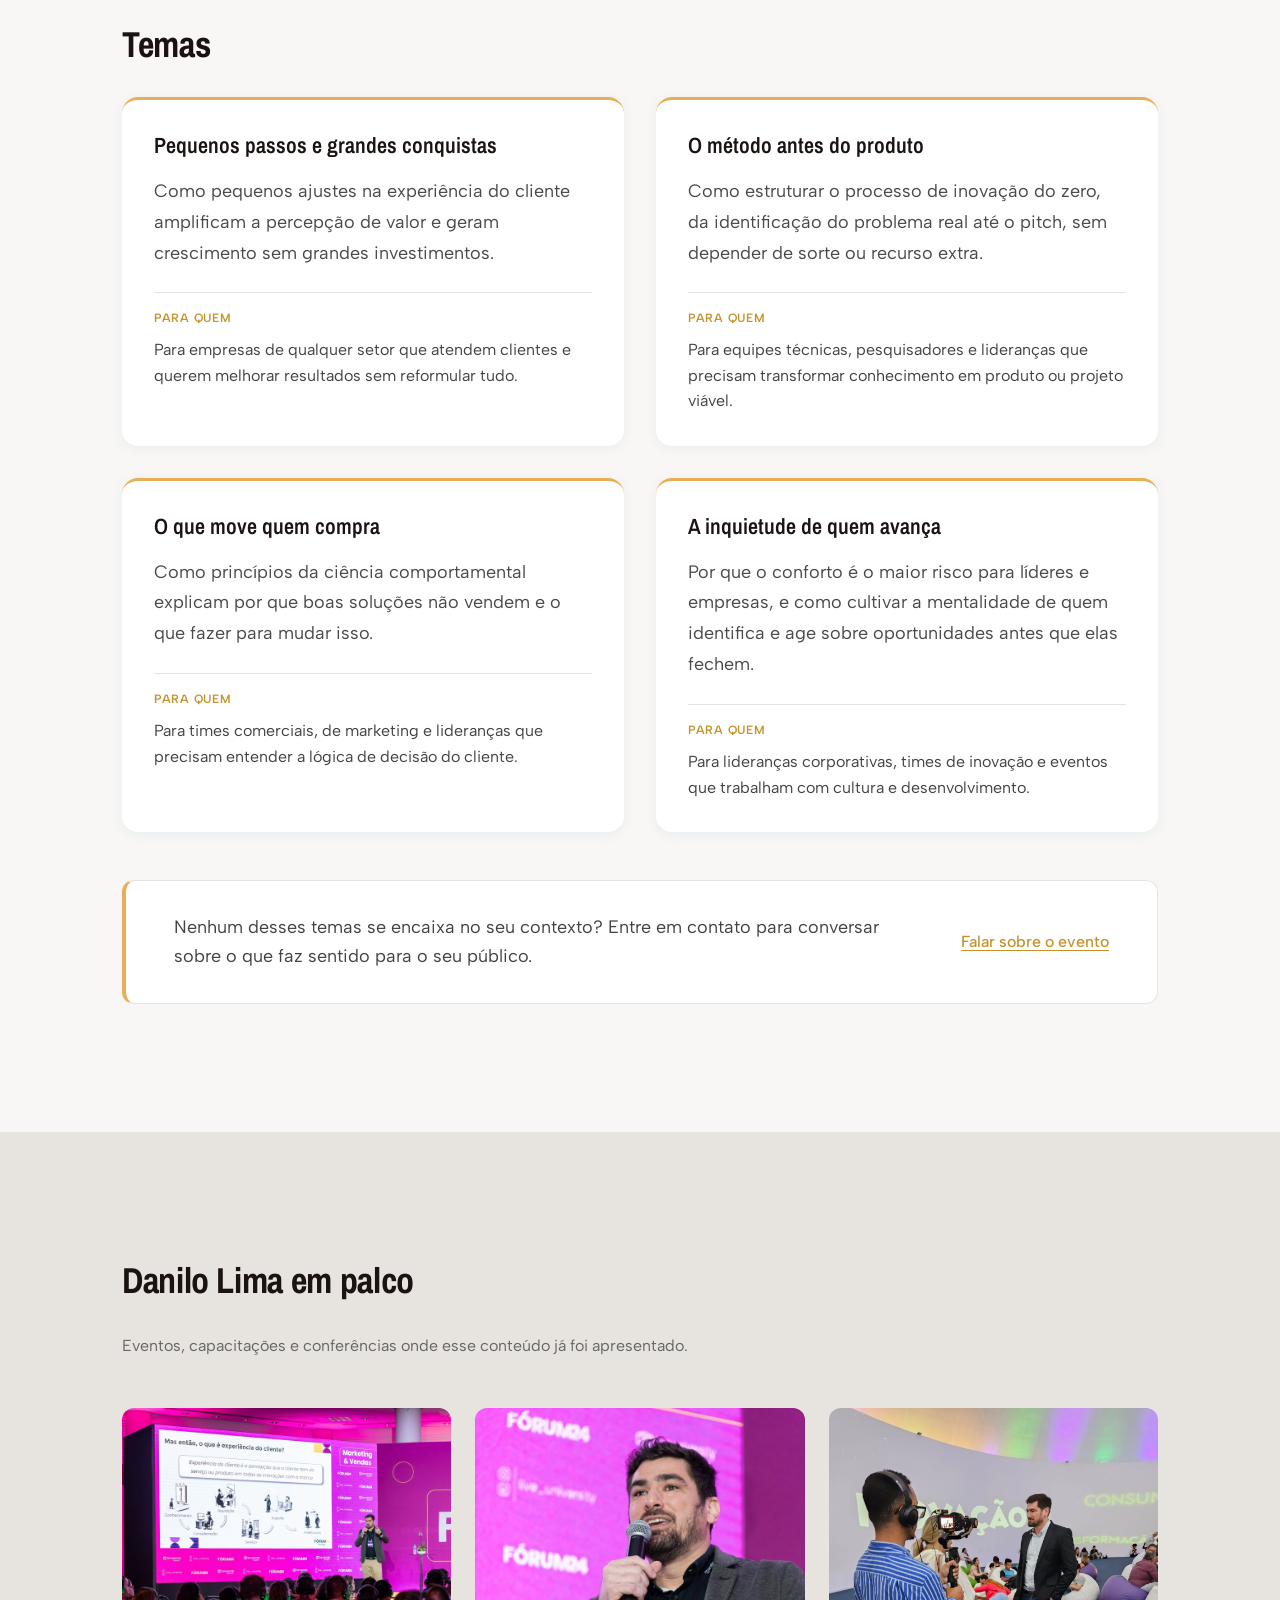
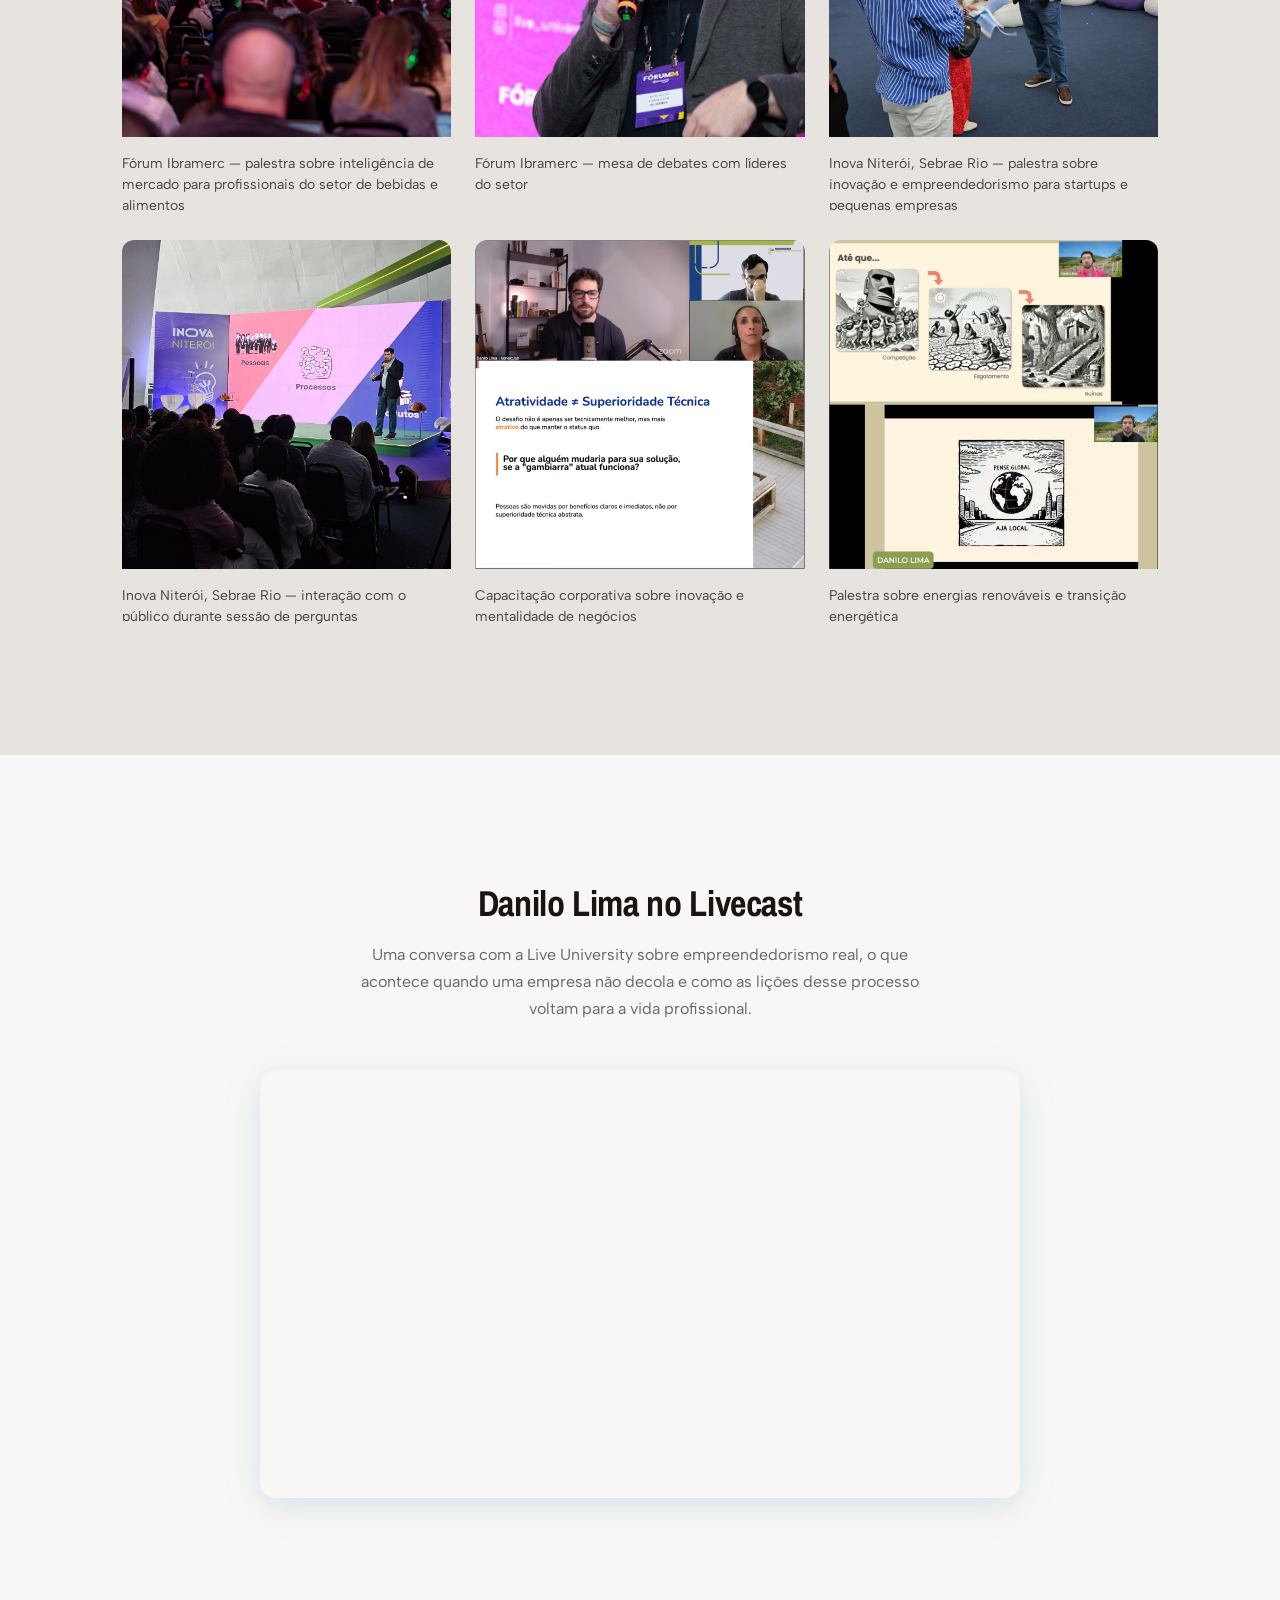
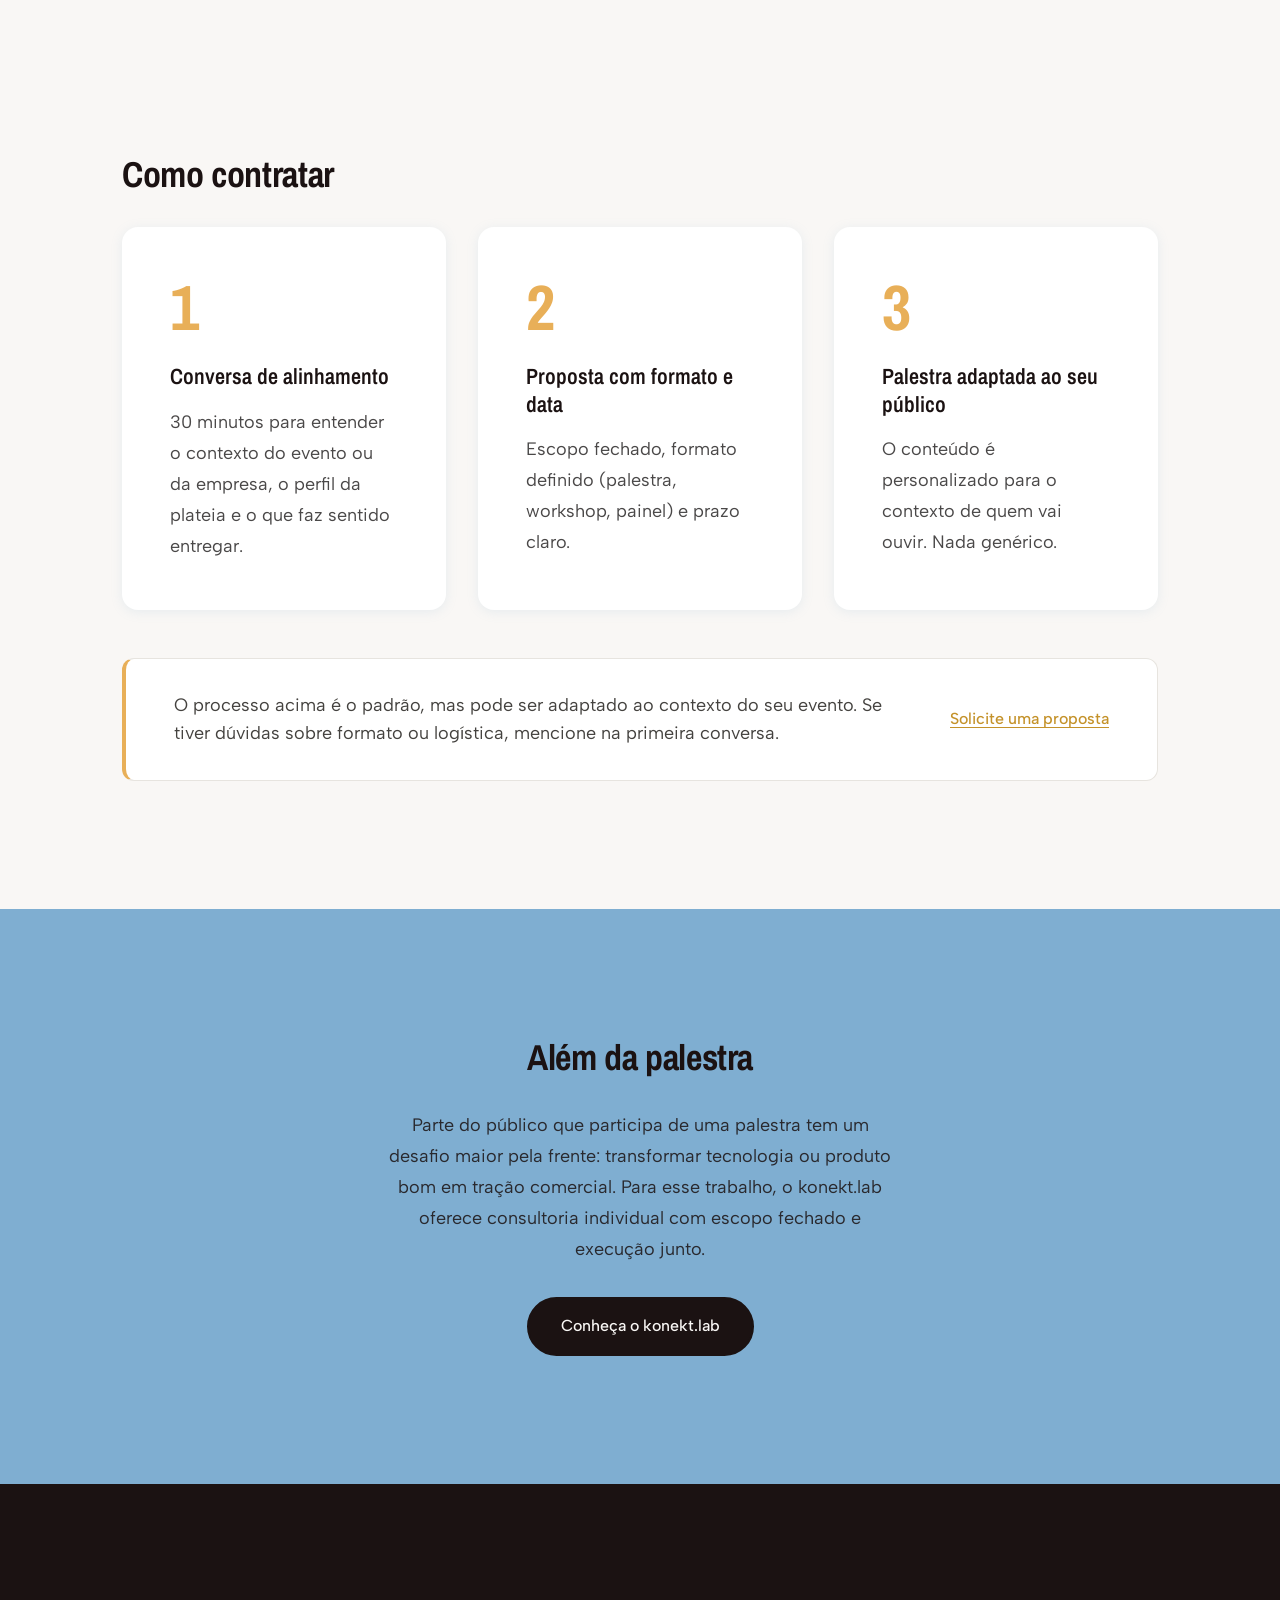
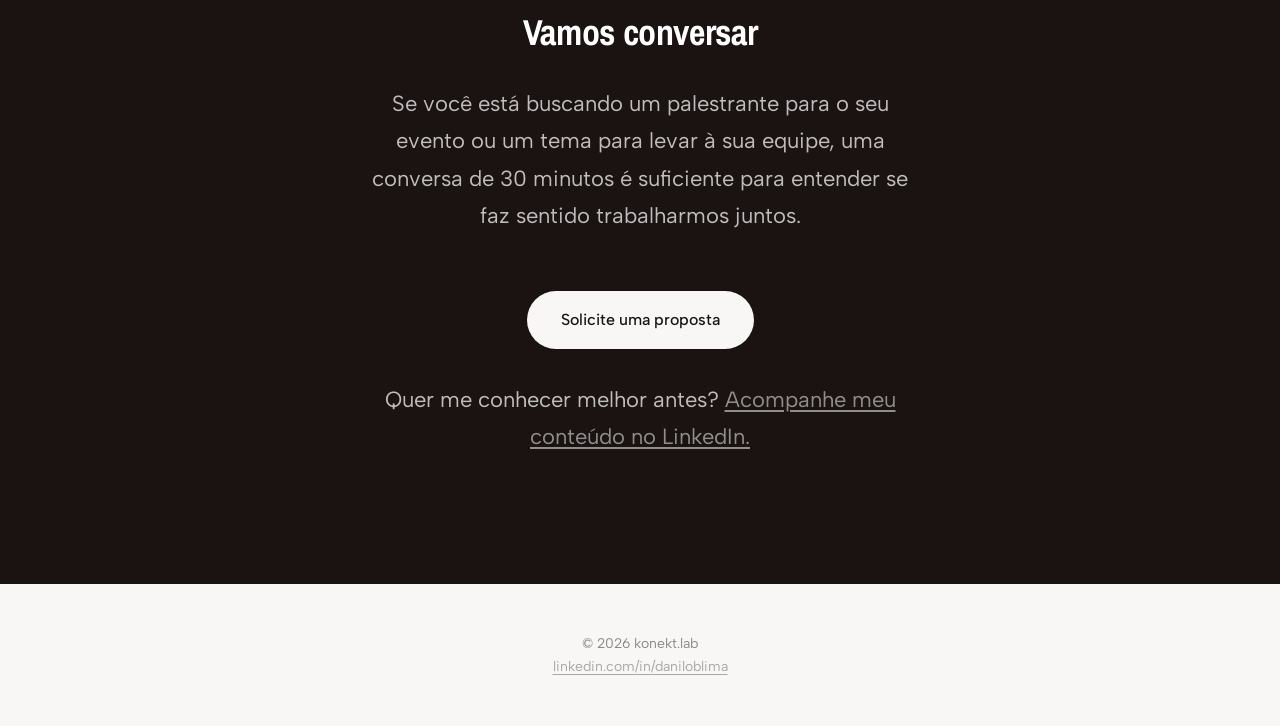
==== commit bf166604: "Mobile fixes, hero photo, LinkedIn e footer — palestras e index - Item 1: CTA do menu mobile na pági" ====
--- a/palestras/index.html
+++ b/palestras/index.html
@@ -50,6 +50,9 @@
         <a href="#cta-final" class="cta-btn cta-dark" id="cta-hero">
           Solicite uma proposta
         </a>
+        <img src="./images/evento-ibramerc-03.jpg"
+             alt="Danilo Lima no Fórum Ibramerc"
+             class="hero-mobile-foto">
       </div>
       <div class="hero-split-foto hero-acordeon">
         <div class="acordeon-panel acordeon-panel--active"
@@ -241,9 +244,10 @@
       <div class="container">
         <h2>Vamos conversar</h2>
         <p>Se você está buscando um palestrante para o seu evento ou um tema para levar à sua equipe, uma conversa de 30 minutos é suficiente para entender se faz sentido trabalharmos juntos.</p>
-        <a href="#cta-final" class="cta-btn cta-powder" id="cta-final-btn">
+        <a href="https://forms.gle/GRKoS2KXTXF4KHH5A" class="cta-btn cta-powder" id="cta-final-btn" target="_blank" rel="noopener">
           Solicite uma proposta
         </a>
+        <p class="cta-linkedin-link">Quer me conhecer melhor antes? <a href="https://www.linkedin.com/in/daniloblima/" target="_blank" rel="noopener">Acompanhe meu conteúdo no LinkedIn.</a></p>
       </div>
     </section>
 
@@ -252,6 +256,7 @@
   <footer>
     <div class="footer-inner">
       <p>© 2026 konekt.lab</p>
+      <p><a href="https://www.linkedin.com/in/daniloblima/" target="_blank" rel="noopener" class="footer-linkedin">linkedin.com/in/daniloblima</a></p>
     </div>
   </footer>
 
--- a/css/style.css
+++ b/css/style.css
@@ -1063,6 +1063,25 @@
   margin-bottom: 0;
 }
 
+/* ── CTA Final — link LinkedIn secundário ── */
+
+.cta-linkedin-link {
+  font-size: var(--text-sm);
+  margin-bottom: 0;
+}
+
+.cta-linkedin-link a {
+  color: inherit;
+  text-decoration: underline;
+  text-underline-offset: 3px;
+  opacity: 0.72;
+  transition: opacity var(--t-fast);
+}
+
+.cta-linkedin-link a:hover {
+  opacity: 1;
+}
+
 /* ============================================================
    CTA Final — Sky background
    ============================================================ */
@@ -1114,6 +1133,20 @@
   margin-bottom: 0;
 }
 
+/* ── Footer — link LinkedIn ── */
+
+.footer-linkedin {
+  color: inherit;
+  text-decoration: underline;
+  text-underline-offset: 3px;
+  opacity: 0.72;
+  transition: opacity var(--t-fast);
+}
+
+.footer-linkedin:hover {
+  opacity: 1;
+}
+
 
 /* ============================================================
    Scroll Reveal — fade-in + translateY
--- a/palestras/css/palestras.css
+++ b/palestras/css/palestras.css
@@ -29,6 +29,12 @@
 .header--light:not(.scrolled) .cta-white {
   background-color: var(--licorice);
   color: var(--powder);
+}
+
+/* Mobile menu CTA: visível sobre fundo licorice */
+.header--light .mobile-menu .cta-btn {
+  background-color: var(--powder);
+  color: var(--licorice);
 }
 
 /* ── Header scrolled — licorice (sobrescreve powder do style.css) ─── */
@@ -101,6 +107,31 @@
   align-items: stretch;
   gap: 6px;
   padding: 140px max(var(--sp-4), calc((100vw - 1100px) / 2 + var(--sp-4))) var(--sp-16) var(--sp-4);
+}
+
+/* ── Hero mobile — foto estática (< 900px) ── */
+
+.hero-mobile-foto {
+  display: block;
+  width: 100%;
+  aspect-ratio: 16 / 9;
+  object-fit: cover;
+  border-radius: var(--r-lg);
+  margin-top: var(--sp-6);
+}
+
+@media (max-width: 899px) {
+  .hero--split {
+    height: auto;
+    min-height: 100vh;
+    padding-bottom: var(--sp-12);
+  }
+}
+
+@media (min-width: 900px) {
+  .hero-mobile-foto {
+    display: none;
+  }
 }
 
 /* ── Acordeão de imagens ──────────────────────────────────── */
@@ -493,14 +524,23 @@
 /* ── Footer ───────────────────────────────────────────────── */
 
 .palestras-page footer {
-  background-color: var(--black-olive);
+  background-color: var(--powder);
 }
 
 .palestras-page footer p {
-  color: rgba(255,255,255,0.5);
+  color: var(--black-olive);
+  opacity: 0.6;
 }
 
 /* ── Responsividade ───────────────────────────────────────── */
+
+@media (max-width: 639px) {
+  .temas-nota,
+  .contratar-nota {
+    flex-direction: column;
+    align-items: flex-start;
+  }
+}
 
 @media (min-width: 640px) {
   .para-quem-grid {
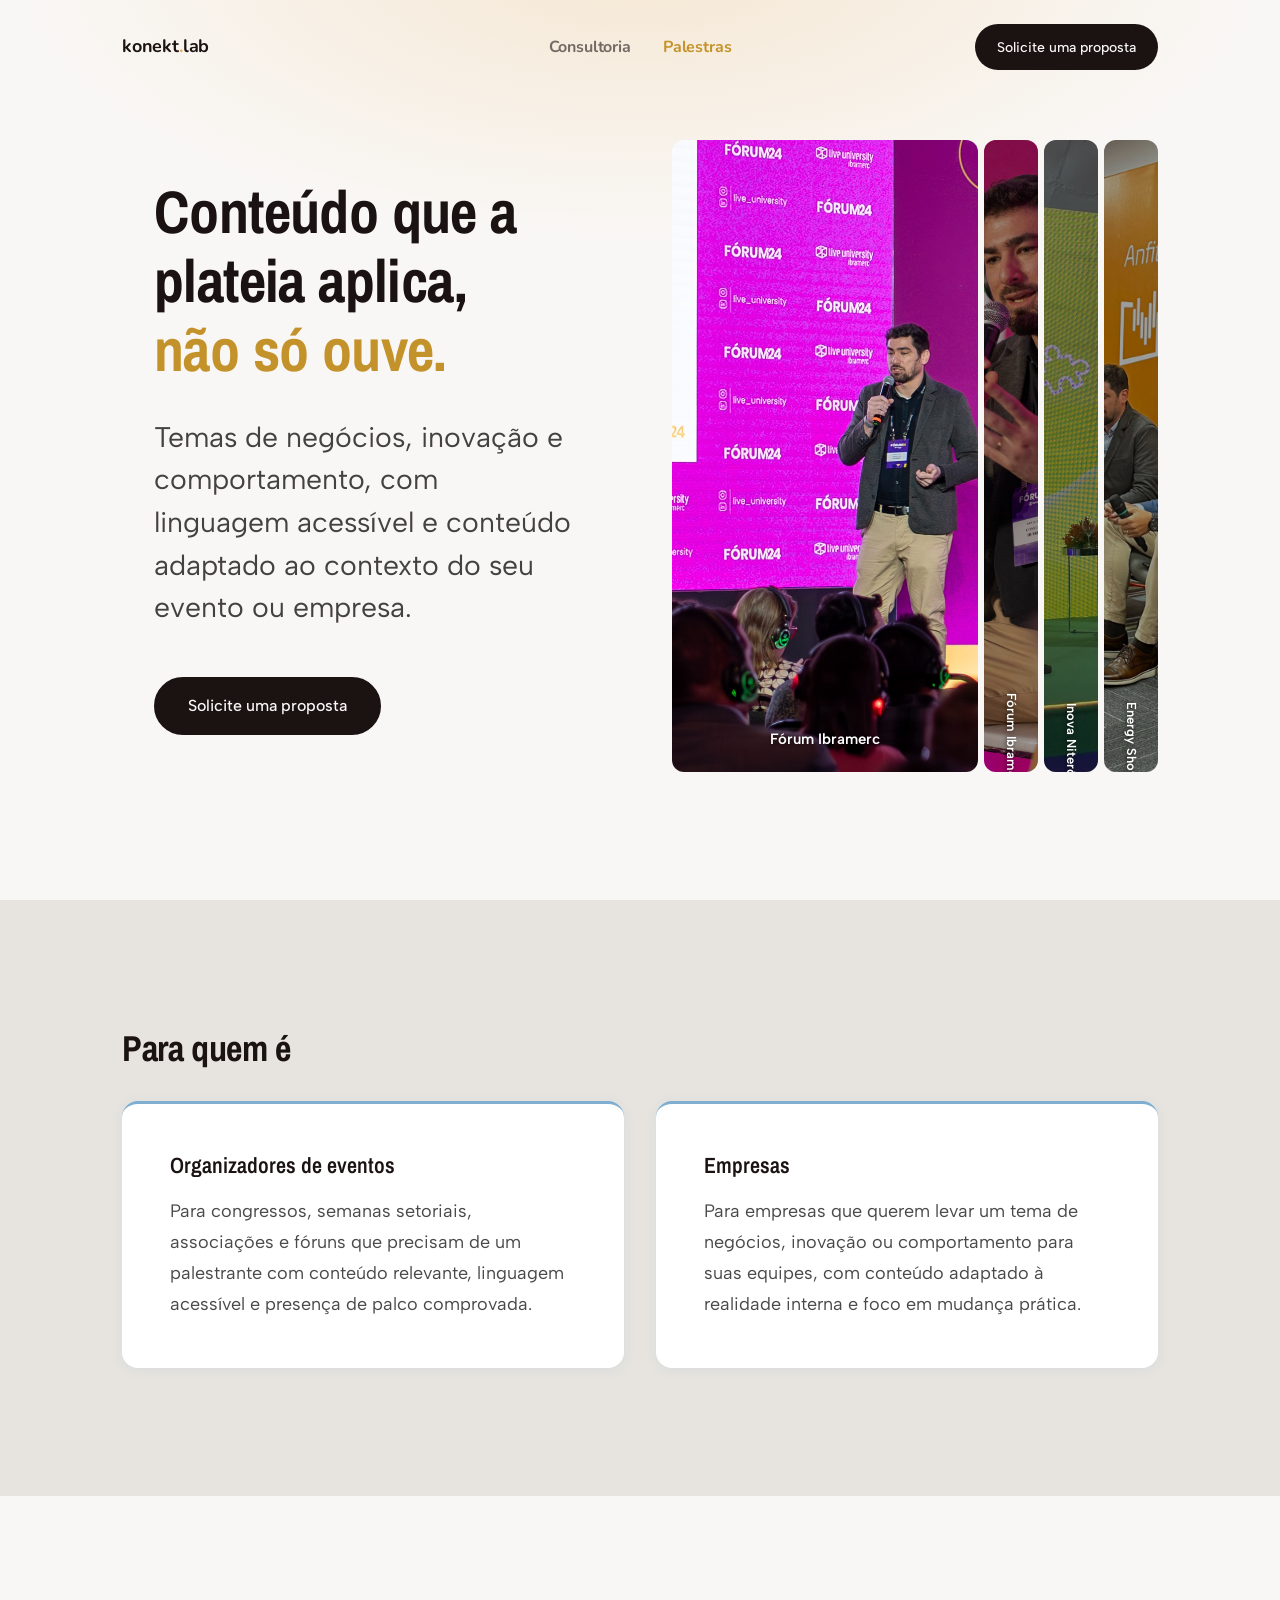
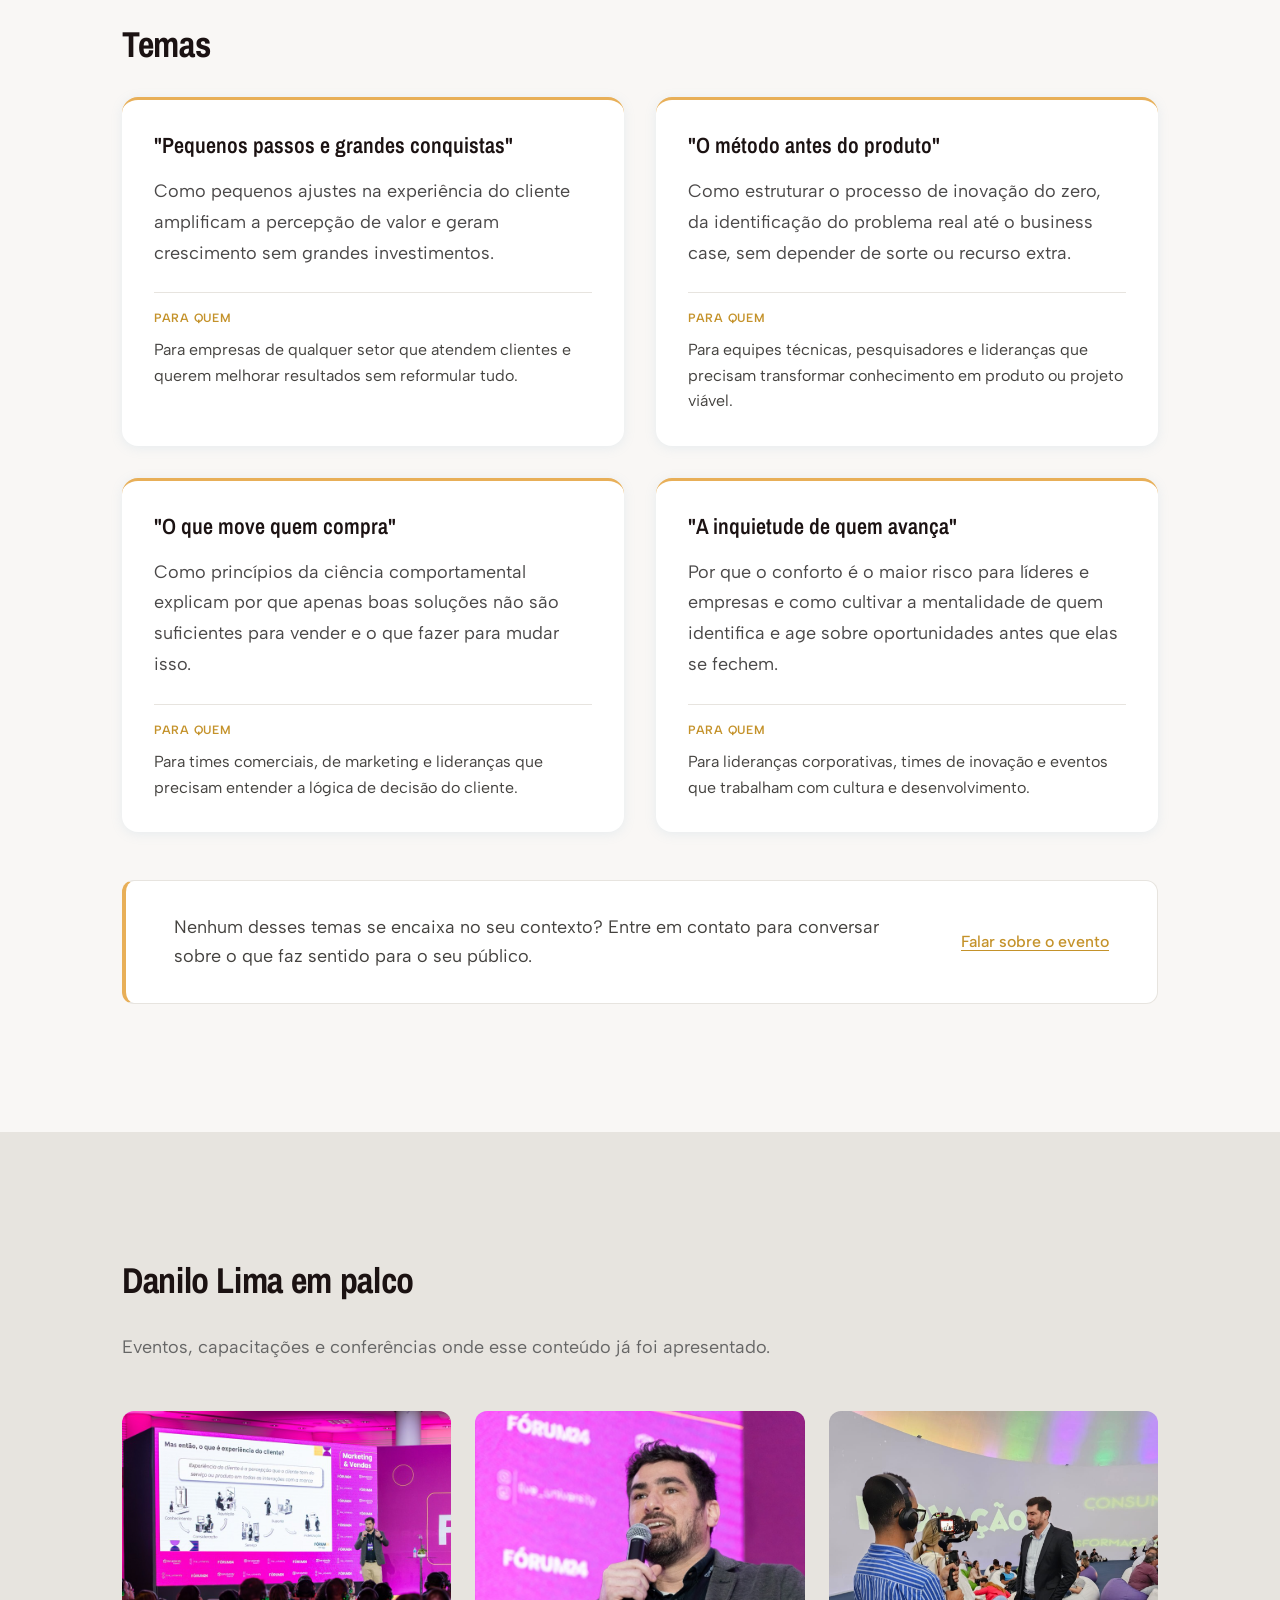
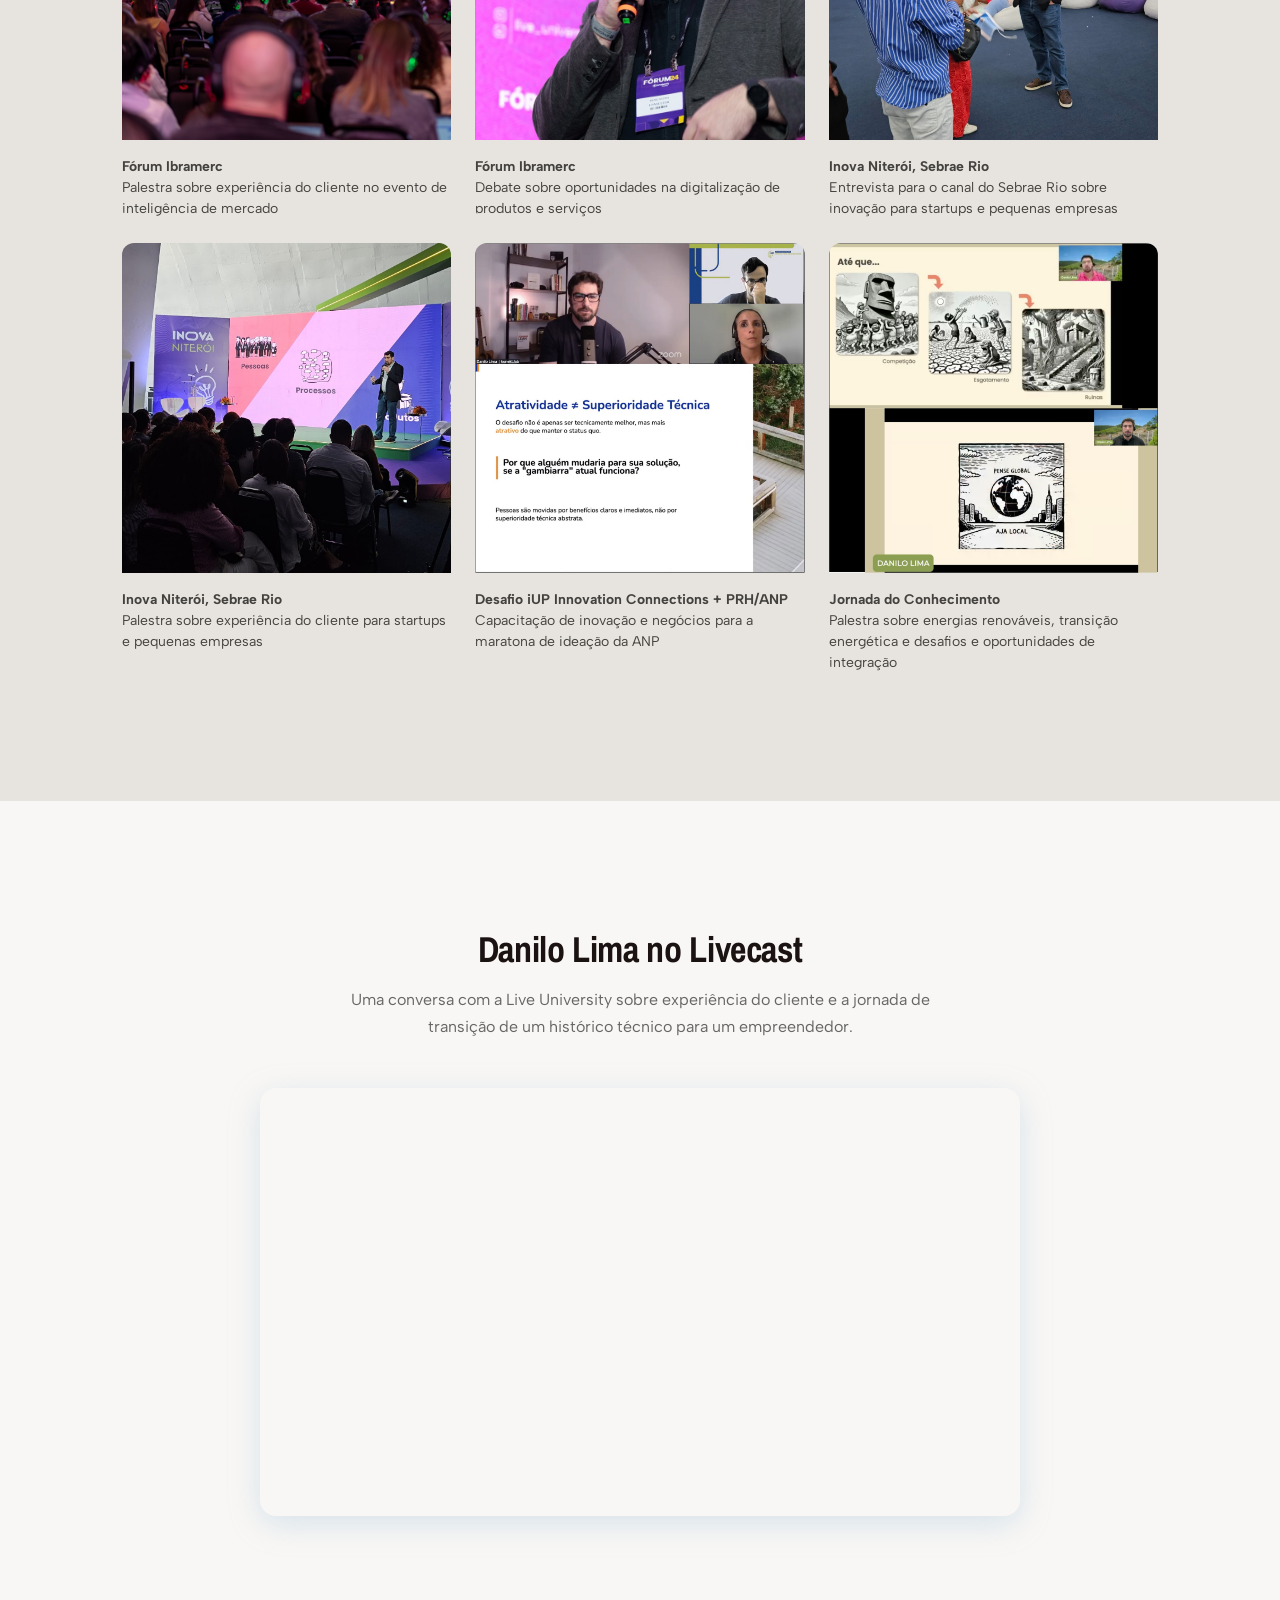
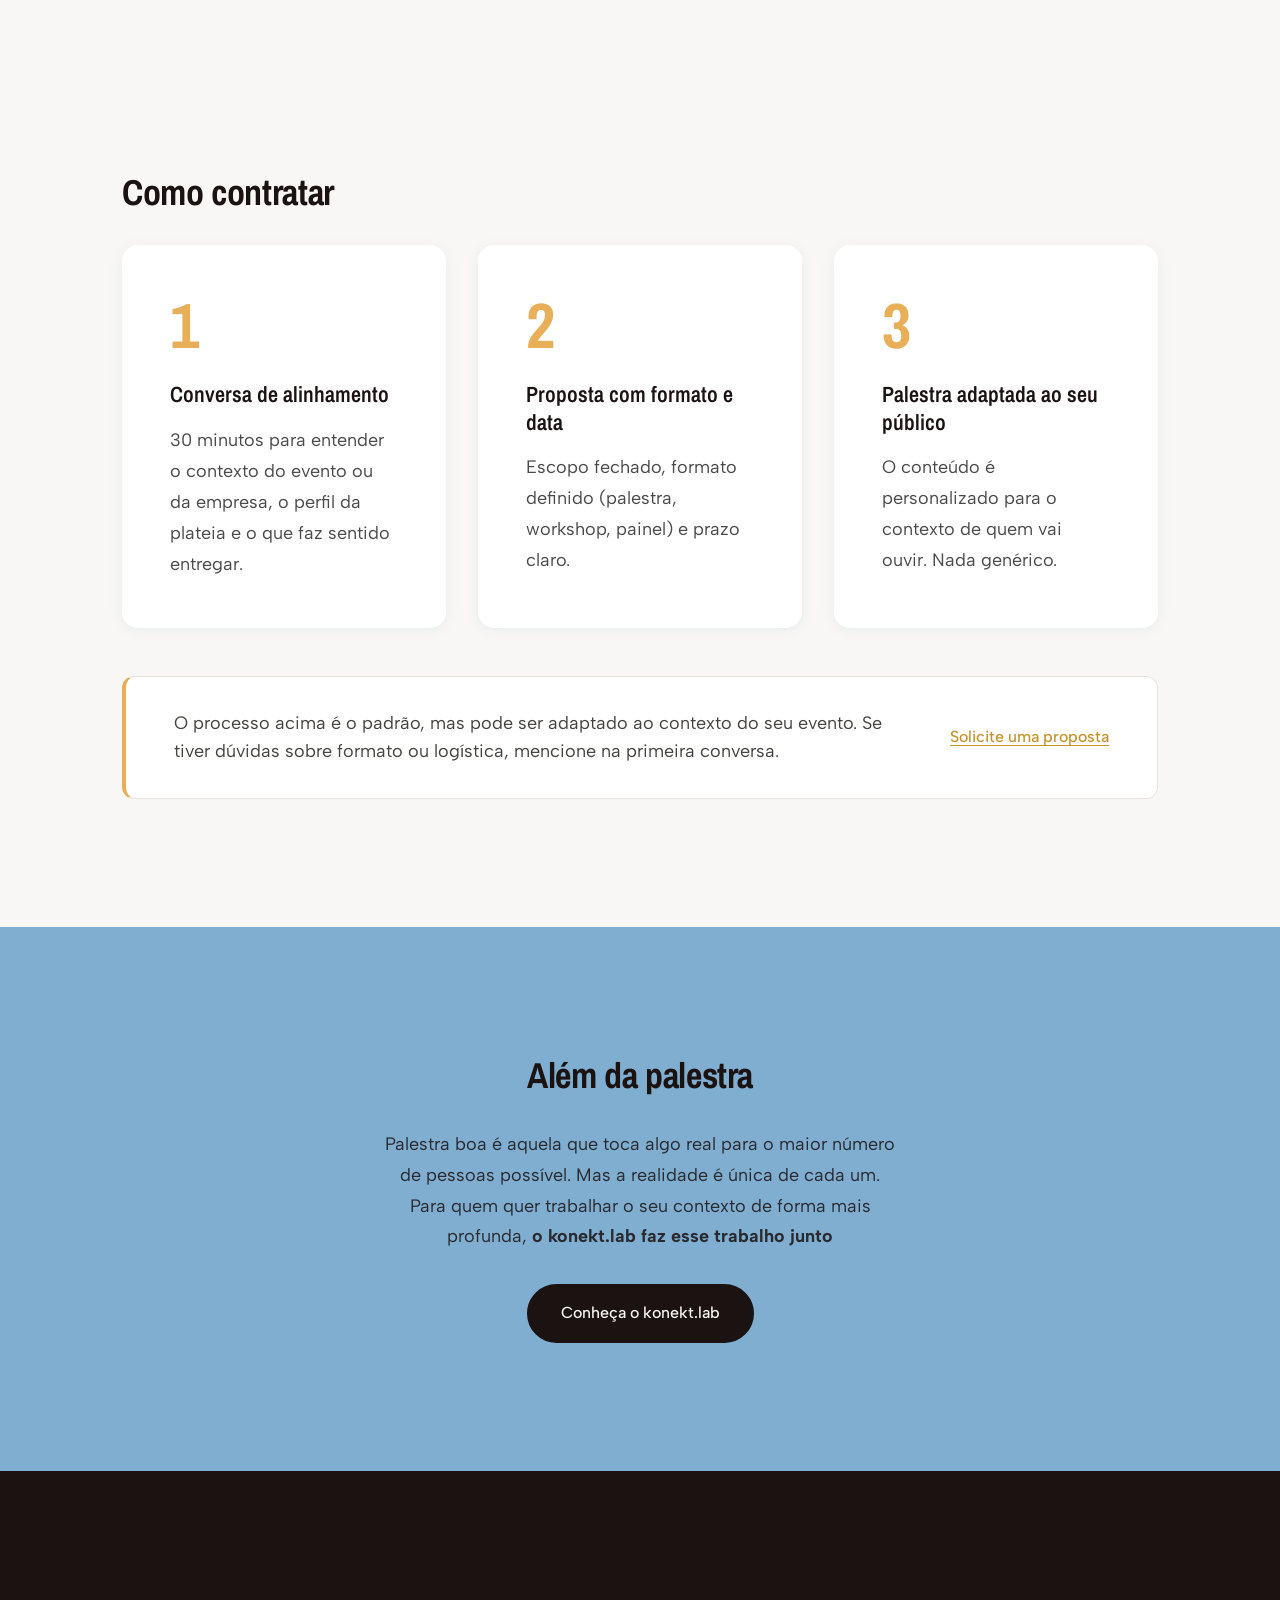
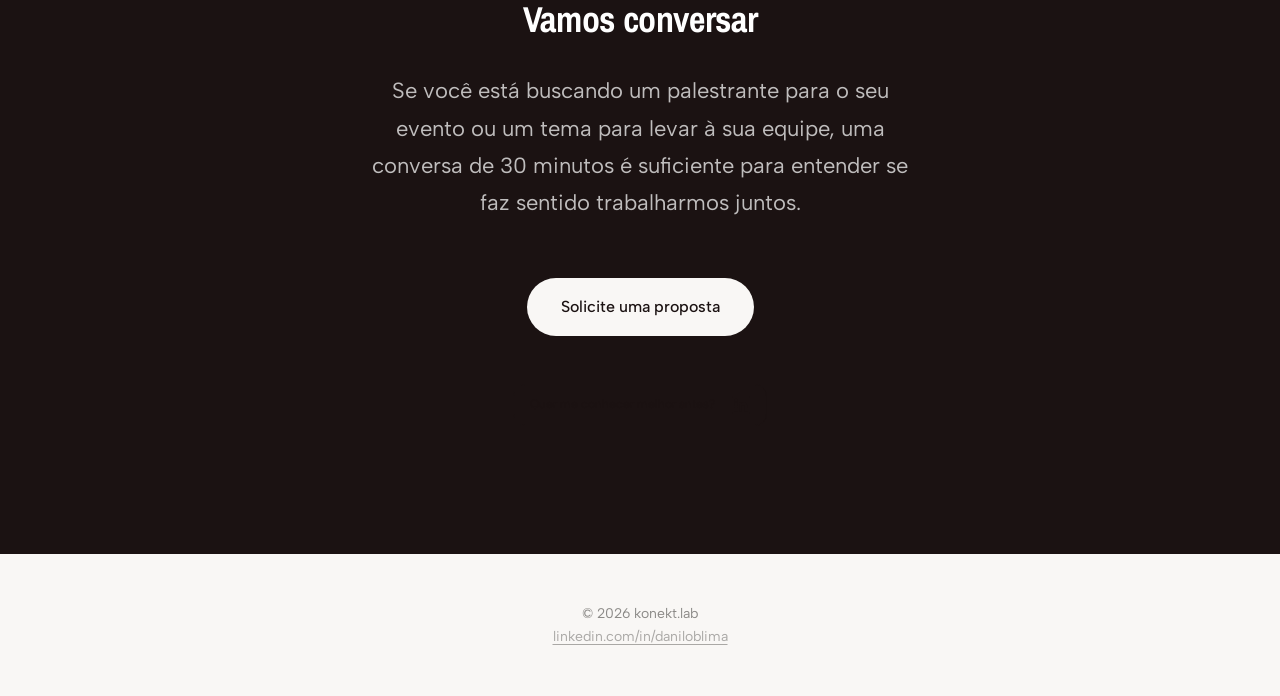
==== commit 13547e31: "LinkedIn teaser, hero mobile e foto do Danilo centralizados - Item 2: bloco LinkedIn reformulado — c" ====
--- a/palestras/index.html
+++ b/palestras/index.html
@@ -50,9 +50,10 @@
         <a href="#cta-final" class="cta-btn cta-dark" id="cta-hero">
           Solicite uma proposta
         </a>
-        <img src="./images/evento-ibramerc-03.jpg"
-             alt="Danilo Lima no Fórum Ibramerc"
-             class="hero-mobile-foto">
+        <figure class="hero-mobile-foto">
+          <img src="./images/evento-ibramerc-03.jpg" alt="Danilo Lima no Fórum Ibramerc">
+          <figcaption>Fórum Ibramerc — palestra sobre inteligência de mercado</figcaption>
+        </figure>
       </div>
       <div class="hero-split-foto hero-acordeon">
         <div class="acordeon-panel acordeon-panel--active"
@@ -106,29 +107,29 @@
         <div class="cards-grid cards-grid--2col">
 
           <article class="card-tema reveal">
-            <h3>Pequenos passos e grandes conquistas</h3>
+            <h3>"Pequenos passos e grandes conquistas"</h3>
             <p class="tema-angulo">Como pequenos ajustes na experiência do cliente amplificam a percepção de valor e geram crescimento sem grandes investimentos.</p>
             <span class="tema-publico-label">Para quem</span>
             <p class="tema-publico">Para empresas de qualquer setor que atendem clientes e querem melhorar resultados sem reformular tudo.</p>
           </article>
 
           <article class="card-tema reveal" data-delay="100">
-            <h3>O método antes do produto</h3>
-            <p class="tema-angulo">Como estruturar o processo de inovação do zero, da identificação do problema real até o pitch, sem depender de sorte ou recurso extra.</p>
+            <h3>"O método antes do produto"</h3>
+            <p class="tema-angulo">Como estruturar o processo de inovação do zero, da identificação do problema real até o business case, sem depender de sorte ou recurso extra.</p>
             <span class="tema-publico-label">Para quem</span>
             <p class="tema-publico">Para equipes técnicas, pesquisadores e lideranças que precisam transformar conhecimento em produto ou projeto viável.</p>
           </article>
 
           <article class="card-tema reveal" data-delay="150">
-            <h3>O que move quem compra</h3>
-            <p class="tema-angulo">Como princípios da ciência comportamental explicam por que boas soluções não vendem e o que fazer para mudar isso.</p>
+            <h3>"O que move quem compra"</h3>
+            <p class="tema-angulo">Como princípios da ciência comportamental explicam por que apenas boas soluções não são suficientes para vender e o que fazer para mudar isso.</p>
             <span class="tema-publico-label">Para quem</span>
             <p class="tema-publico">Para times comerciais, de marketing e lideranças que precisam entender a lógica de decisão do cliente.</p>
           </article>
 
           <article class="card-tema reveal" data-delay="200">
-            <h3>A inquietude de quem avança</h3>
-            <p class="tema-angulo">Por que o conforto é o maior risco para líderes e empresas, e como cultivar a mentalidade de quem identifica e age sobre oportunidades antes que elas fechem.</p>
+            <h3>"A inquietude de quem avança"</h3>
+            <p class="tema-angulo">Por que o conforto é o maior risco para líderes e empresas e como cultivar a mentalidade de quem identifica e age sobre oportunidades antes que elas se fechem.</p>
             <span class="tema-publico-label">Para quem</span>
             <p class="tema-publico">Para lideranças corporativas, times de inovação e eventos que trabalham com cultura e desenvolvimento.</p>
           </article>
@@ -150,32 +151,32 @@
 
           <figure class="foto-card reveal">
             <img src="./images/evento-ibramerc-01.jpg" alt="Danilo Lima no Fórum Ibramerc" loading="lazy">
-            <figcaption>Fórum Ibramerc — palestra sobre inteligência de mercado para profissionais do setor de bebidas e alimentos</figcaption>
+            <figcaption><b>Fórum Ibramerc</b><br>Palestra sobre experiência do cliente no evento de inteligência de mercado</figcaption>
           </figure>
 
           <figure class="foto-card reveal" data-delay="100">
             <img src="./images/evento-ibramerc-02.jpg" alt="Danilo Lima no Fórum Ibramerc" loading="lazy">
-            <figcaption>Fórum Ibramerc — mesa de debates com líderes do setor</figcaption>
+            <figcaption><b>Fórum Ibramerc</b><br>Debate sobre oportunidades na digitalização de produtos e serviços</figcaption>
           </figure>
 
           <figure class="foto-card reveal" data-delay="150">
             <img src="./images/evento-inova-niteroi-01.jpg" alt="Danilo Lima no Inova Niterói" loading="lazy">
-            <figcaption>Inova Niterói, Sebrae Rio — palestra sobre inovação e empreendedorismo para startups e pequenas empresas</figcaption>
+            <figcaption><b>Inova Niterói, Sebrae Rio</b><br>Entrevista para o canal do Sebrae Rio sobre inovação para startups e pequenas empresas</figcaption>
           </figure>
 
           <figure class="foto-card reveal" data-delay="200">
             <img src="./images/evento-inova-niteroi-02.jpg" alt="Danilo Lima no Inova Niterói" loading="lazy">
-            <figcaption>Inova Niterói, Sebrae Rio — interação com o público durante sessão de perguntas</figcaption>
+            <figcaption><b>Inova Niterói, Sebrae Rio</b><br>Palestra sobre experiência do cliente para startups e pequenas empresas</figcaption>
           </figure>
 
           <figure class="foto-card reveal" data-delay="250">
             <img src="./images/evento-capacitacao-01.jpg" alt="Capacitação de inovação e negócios" loading="lazy">
-            <figcaption>Capacitação corporativa sobre inovação e mentalidade de negócios</figcaption>
+            <figcaption><b>Desafio iUP Innovation Connections + PRH/ANP</b><br>Capacitação de inovação e negócios para a maratona de ideação da ANP</figcaption>
           </figure>
 
           <figure class="foto-card reveal" data-delay="300">
             <img src="./images/evento-energia-01.jpg" alt="Palestra sobre energias renováveis" loading="lazy">
-            <figcaption>Palestra sobre energias renováveis e transição energética</figcaption>
+            <figcaption><b>Jornada do Conhecimento</b><br>Palestra sobre energias renováveis, transição energética e desafios e oportunidades de integração</figcaption>
           </figure>
 
         </div>
@@ -186,7 +187,7 @@
     <section id="midia" class="midia">
       <div class="container">
         <h2>Danilo Lima no Livecast</h2>
-        <p class="midia-sub">Uma conversa com a Live University sobre empreendedorismo real, o que acontece quando uma empresa não decola e como as lições desse processo voltam para a vida profissional.</p>
+        <p class="midia-sub">Uma conversa com a Live University sobre experiência do cliente e a jornada de transição de um histórico técnico para um empreendedor.</p>
         <div class="video-wrapper reveal">
           <iframe
             src="https://www.youtube.com/embed/jg0AOth_yOk"
@@ -234,7 +235,7 @@
     <section id="alem" class="alem reveal">
       <div class="container">
         <h2>Além da palestra</h2>
-        <p>Parte do público que participa de uma palestra tem um desafio maior pela frente: transformar tecnologia ou produto bom em tração comercial. Para esse trabalho, o konekt.lab oferece consultoria individual com escopo fechado e execução junto.</p>
+        <p>Palestra boa é aquela que toca algo real para o maior número de pessoas possível. Mas a realidade é única de cada um. Para quem quer trabalhar o seu contexto de forma mais profunda, <b>o konekt.lab faz esse trabalho junto</b></p>
         <a href="../" class="cta-btn cta-dark">Conheça o konekt.lab</a>
       </div>
     </section>
@@ -247,7 +248,12 @@
         <a href="https://forms.gle/GRKoS2KXTXF4KHH5A" class="cta-btn cta-powder" id="cta-final-btn" target="_blank" rel="noopener">
           Solicite uma proposta
         </a>
-        <p class="cta-linkedin-link">Quer me conhecer melhor antes? <a href="https://www.linkedin.com/in/daniloblima/" target="_blank" rel="noopener">Acompanhe meu conteúdo no LinkedIn.</a></p>
+        <div class="linkedin-teaser">
+          <span>Quer me conhecer melhor antes?</span>
+          <a href="https://www.linkedin.com/in/daniloblima/" target="_blank" rel="noopener" aria-label="LinkedIn de Danilo Lima" class="linkedin-icon-link">
+            <svg xmlns="http://www.w3.org/2000/svg" viewBox="0 0 24 24" fill="currentColor" width="18" height="18" aria-hidden="true"><path d="M20.447 20.452h-3.554v-5.569c0-1.328-.027-3.037-1.852-3.037-1.853 0-2.136 1.445-2.136 2.939v5.667H9.351V9h3.414v1.561h.046c.477-.9 1.637-1.85 3.37-1.85 3.601 0 4.267 2.37 4.267 5.455v6.286zM5.337 7.433a2.062 2.062 0 01-2.063-2.065 2.064 2.064 0 112.063 2.065zm1.782 13.019H3.555V9h3.564v11.452zM22.225 0H1.771C.792 0 0 .774 0 1.729v20.542C0 23.227.792 24 1.771 24h20.451C23.2 24 24 23.227 24 22.271V1.729C24 .774 23.2 0 22.222 0h.003z"/></svg>
+          </a>
+        </div>
       </div>
     </section>
 
--- a/css/style.css
+++ b/css/style.css
@@ -948,7 +948,7 @@
 }
 
 .palestras-teaser p {
-  font-size: var(--fs-servico);
+  font-size: 1.25rem;
   color: var(--licorice);
   max-width: 520px;
   line-height: 1.72;
@@ -1063,23 +1063,30 @@
   margin-bottom: 0;
 }
 
-/* ── CTA Final — link LinkedIn secundário ── */
-
-.cta-linkedin-link {
-  font-size: var(--text-sm);
-  margin-bottom: 0;
-}
-
-.cta-linkedin-link a {
+/* ── CTA Final — bloco LinkedIn secundário ── */
+
+.linkedin-teaser {
+  display: inline-flex;
+  align-items: center;
+  gap: var(--sp-2);
+  margin-top: var(--sp-2);
+  border: 1px solid currentColor;
+  border-radius: var(--r-md);
+  padding: 0.625rem var(--sp-2);
+  font-size: var(--text-xs);
+  opacity: 0.55;
+  transition: opacity var(--t-fast);
+}
+
+.linkedin-teaser:hover {
+  opacity: 0.85;
+}
+
+.linkedin-icon-link {
+  display: flex;
+  align-items: center;
   color: inherit;
-  text-decoration: underline;
-  text-underline-offset: 3px;
-  opacity: 0.72;
-  transition: opacity var(--t-fast);
-}
-
-.cta-linkedin-link a:hover {
-  opacity: 1;
+  flex-shrink: 0;
 }
 
 /* ============================================================
@@ -1251,6 +1258,10 @@
     gap: var(--sp-3);
   }
 
+  .foto-wrapper {
+    align-self: center;
+  }
+
   .por-que::before {
     font-size: 12rem;
     right: -1rem;
--- a/palestras/css/palestras.css
+++ b/palestras/css/palestras.css
@@ -114,17 +114,37 @@
 .hero-mobile-foto {
   display: block;
   width: 100%;
+  margin: 0;
+  margin-top: var(--sp-8);
+}
+
+.hero-mobile-foto img {
+  width: 100%;
   aspect-ratio: 16 / 9;
   object-fit: cover;
   border-radius: var(--r-lg);
-  margin-top: var(--sp-6);
+}
+
+.hero-mobile-foto figcaption {
+  font-size: var(--text-xs);
+  color: var(--black-olive);
+  opacity: 0.65;
+  margin-top: var(--sp-1);
+  text-align: center;
 }
 
 @media (max-width: 899px) {
   .hero--split {
     height: auto;
-    min-height: 100vh;
-    padding-bottom: var(--sp-12);
+    min-height: 0;
+  }
+
+  .hero-split-texto {
+    padding-bottom: var(--sp-8);
+  }
+
+  .hero--split .cta-btn {
+    align-self: center;
   }
 }
 
@@ -360,7 +380,7 @@
 }
 
 .presenca-sub {
-  font-size: var(--text-base);
+  font-size: var(--text-lg);
   color: #666;
   margin-bottom: var(--sp-6);
 }
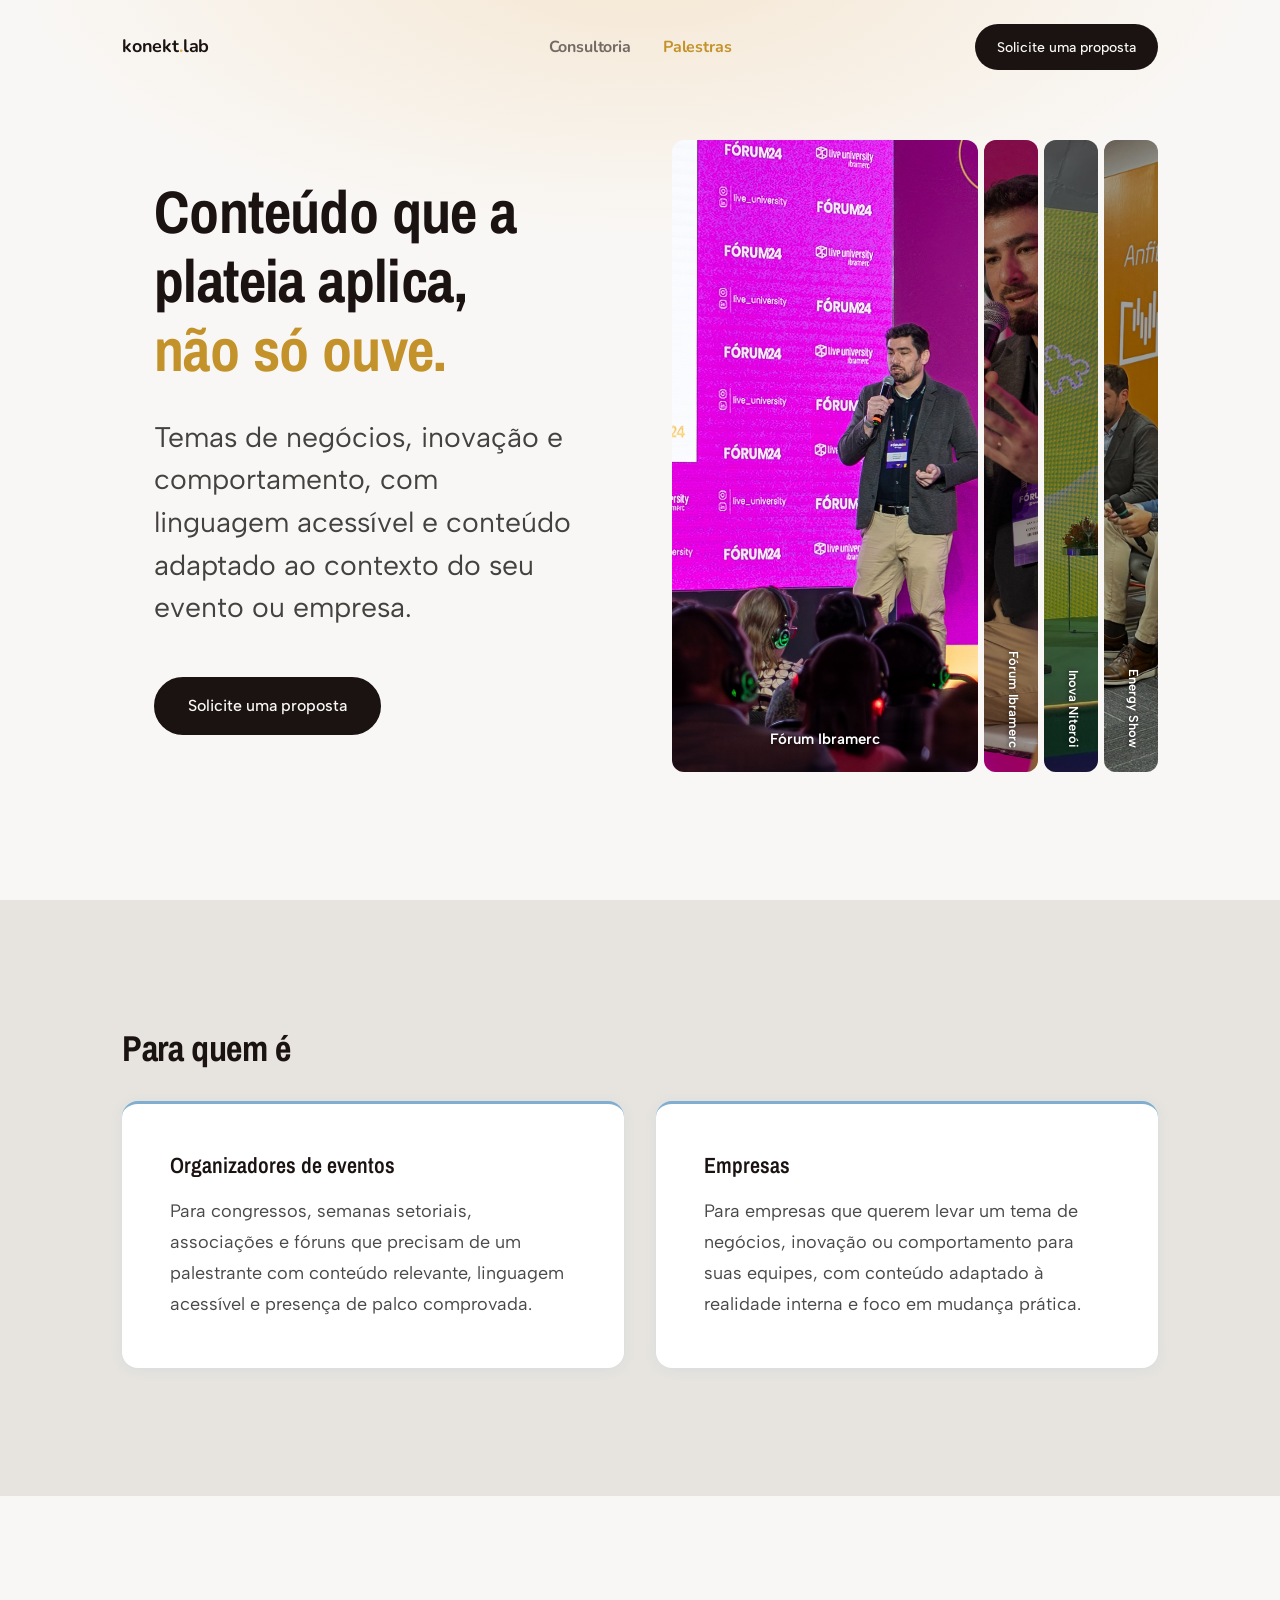
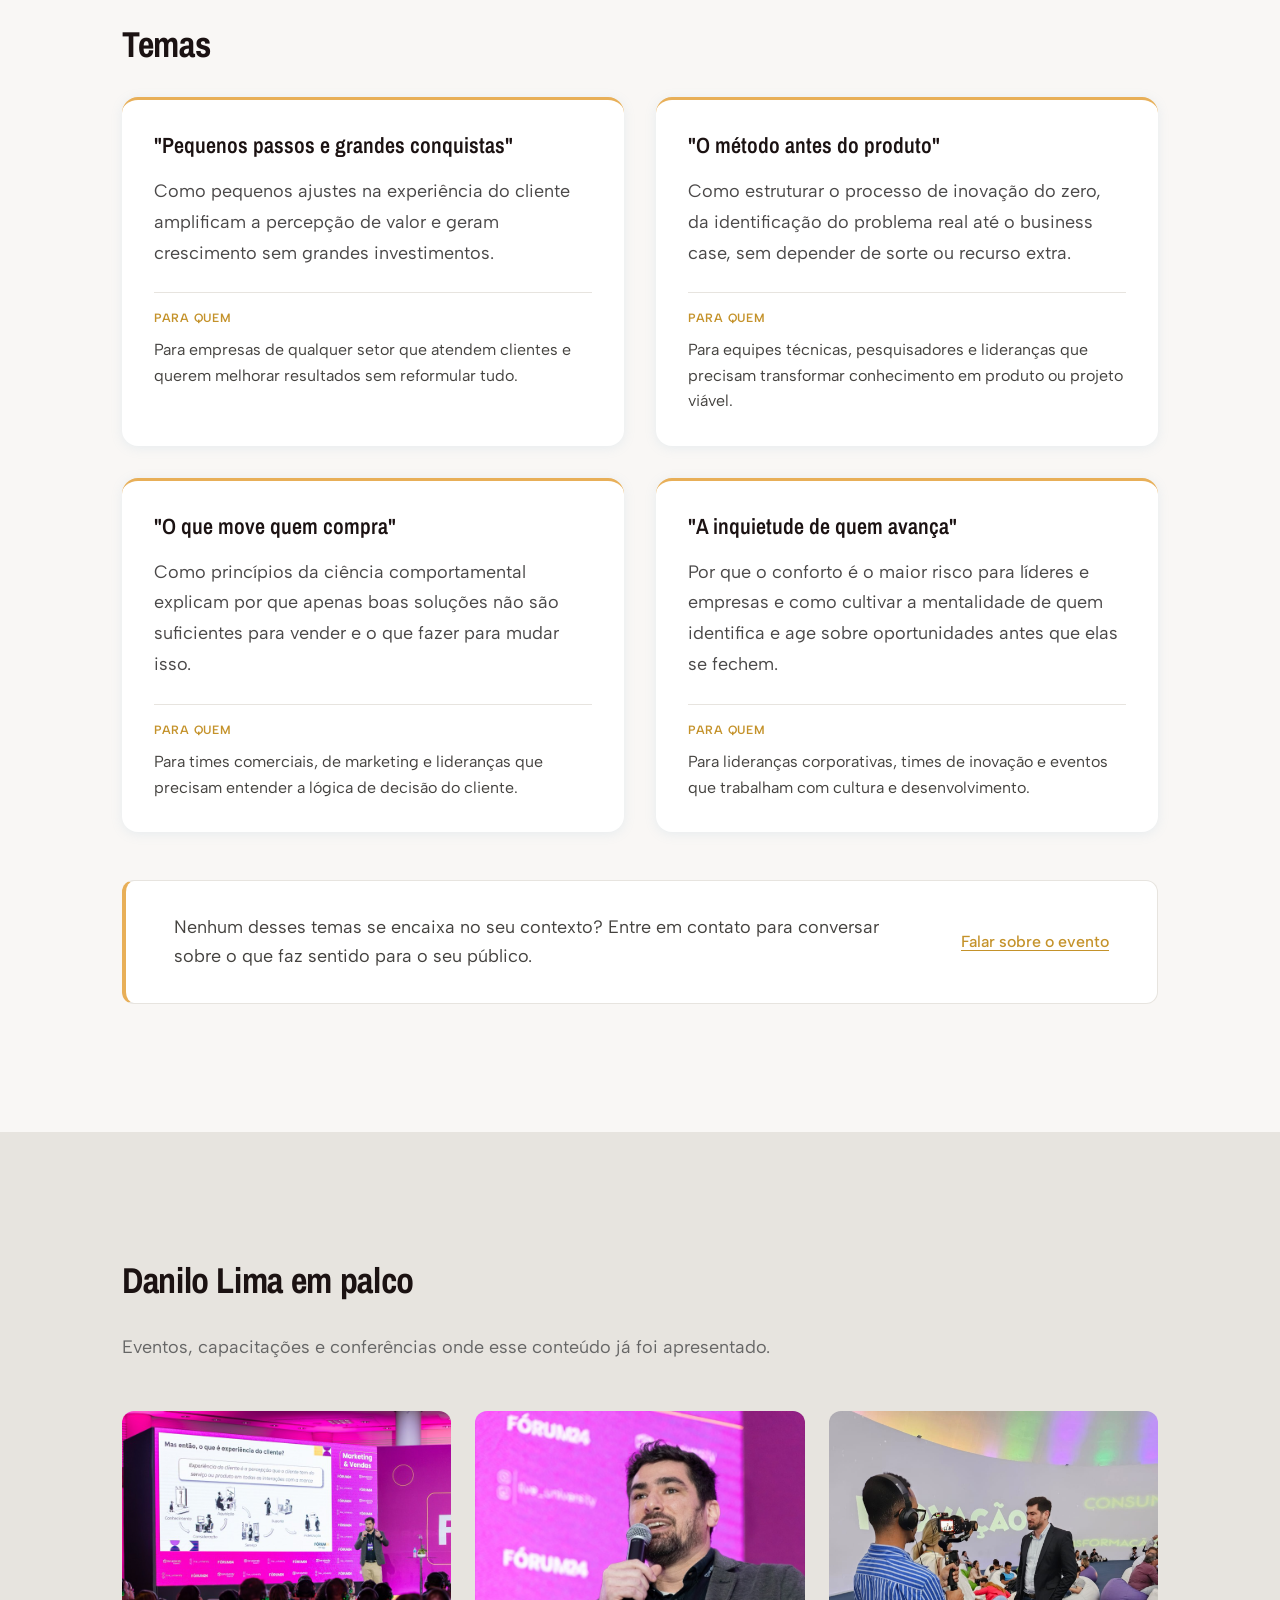
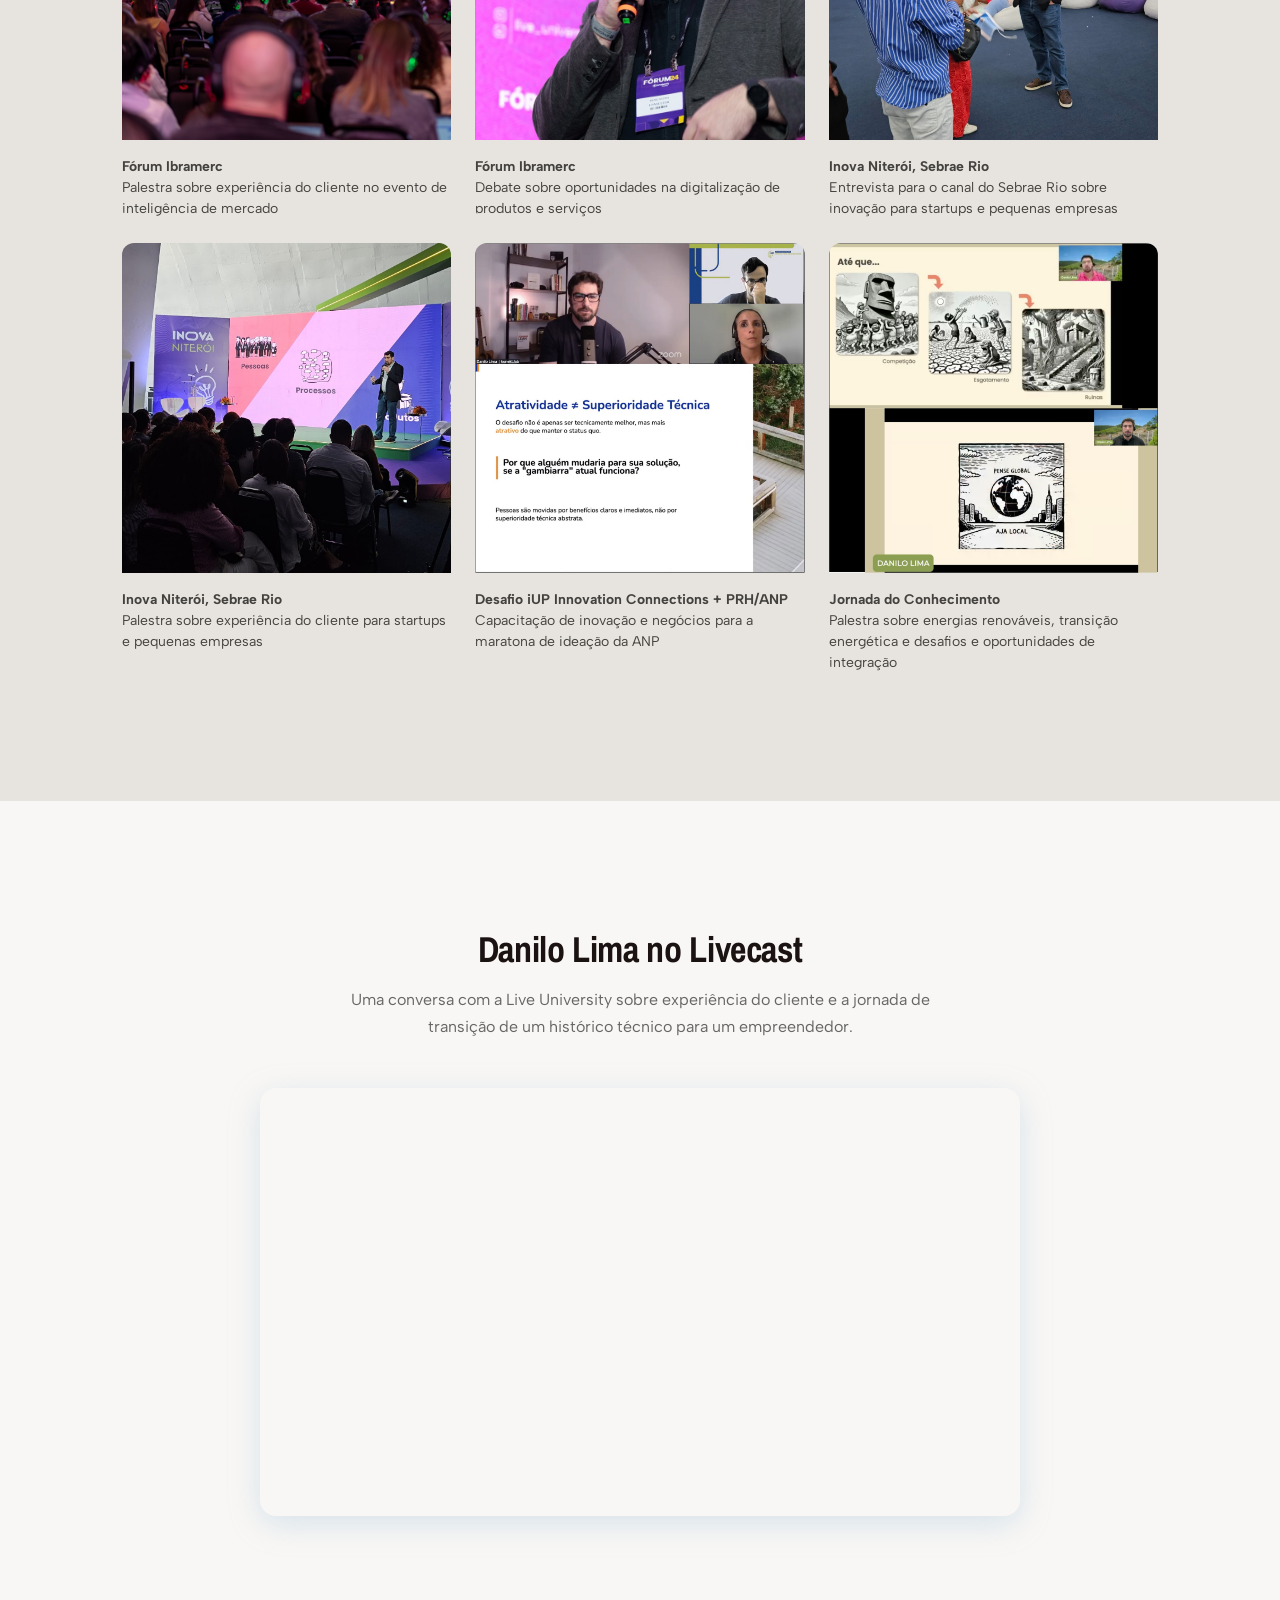
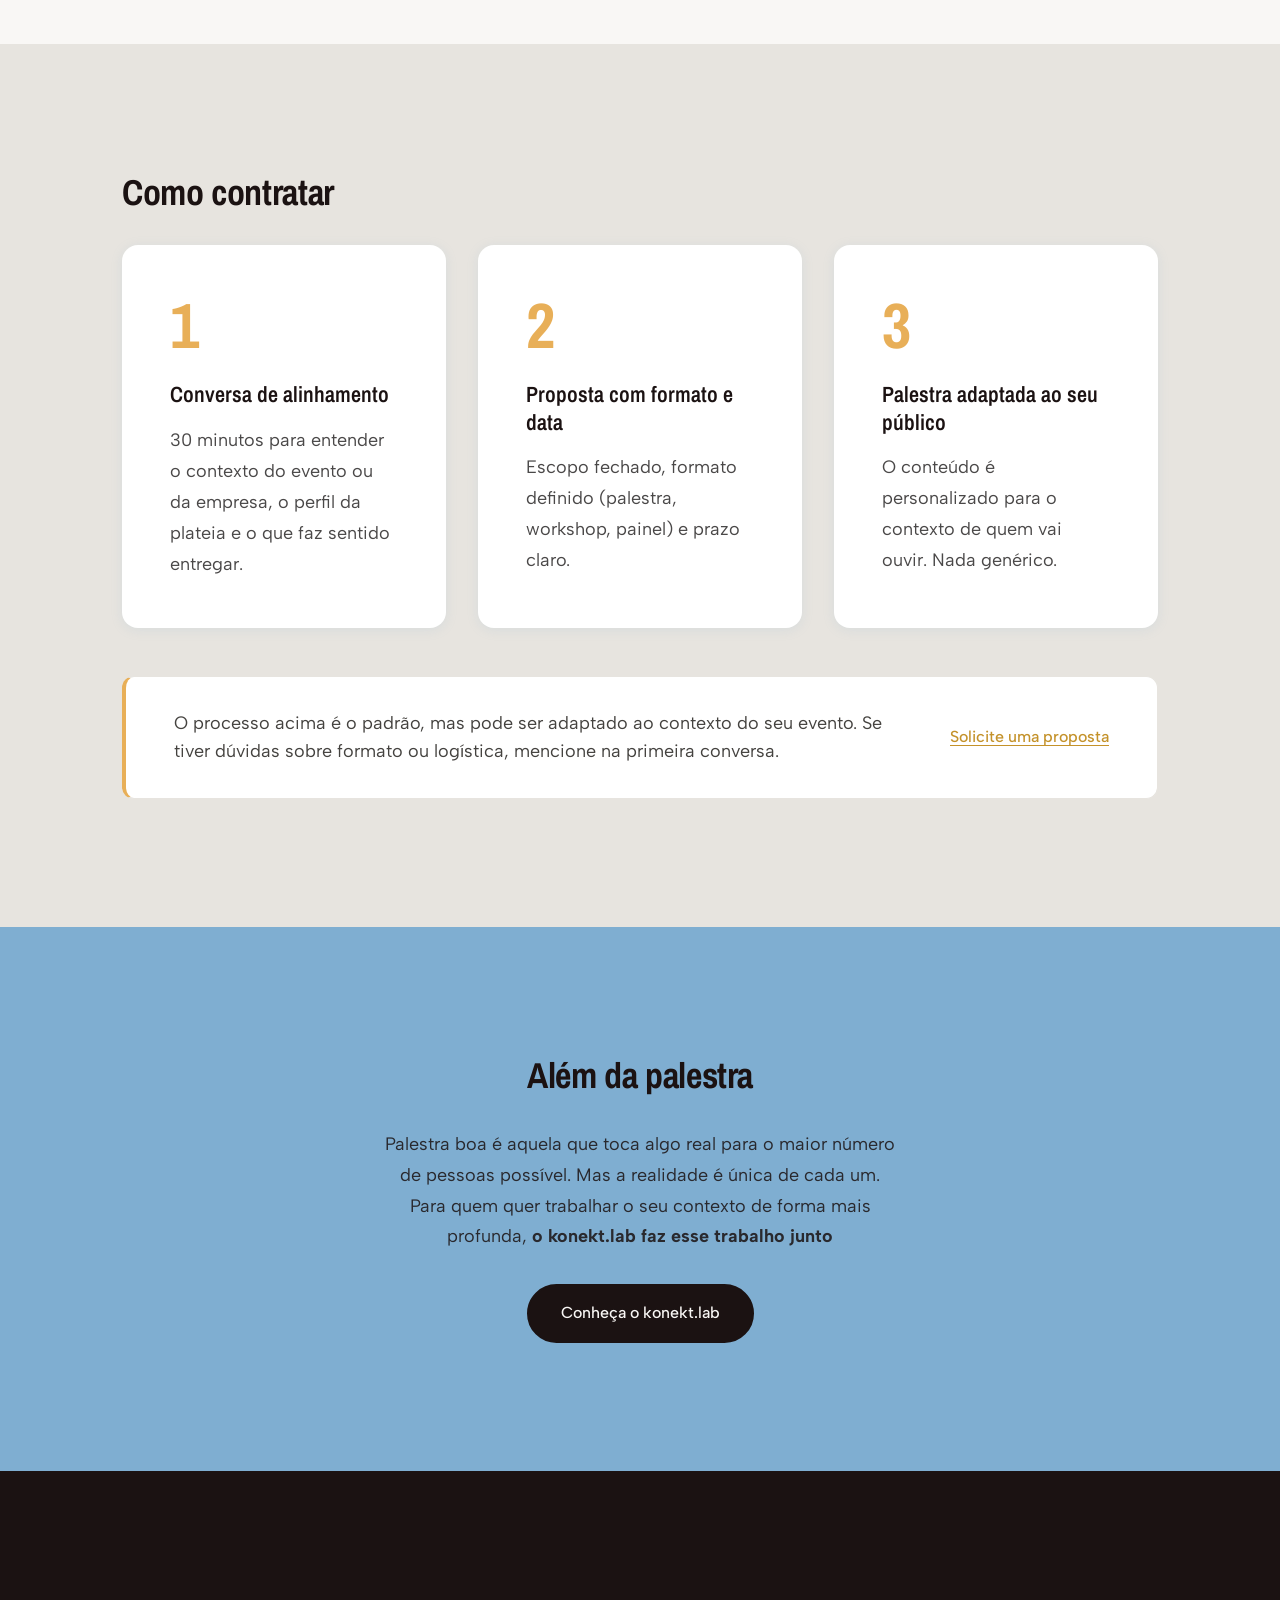
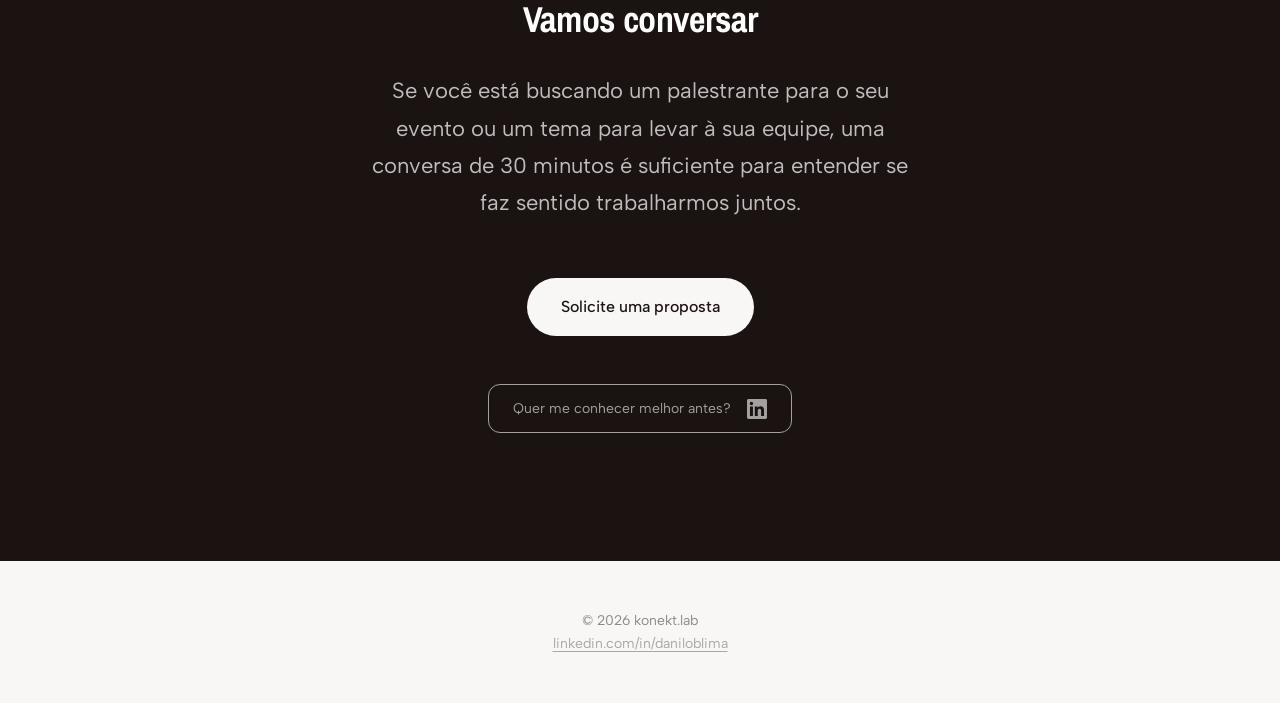
==== commit 5583337b: "fix: ajusta label do acordeon e imagem mobile do hero palestras Label inativo: ancora a rotação na e" ====
--- a/palestras/index.html
+++ b/palestras/index.html
@@ -51,7 +51,7 @@
           Solicite uma proposta
         </a>
         <figure class="hero-mobile-foto">
-          <img src="./images/evento-ibramerc-03.jpg" alt="Danilo Lima no Fórum Ibramerc">
+          <img src="./images/evento-ibramerc-05.jpg" alt="Danilo Lima no Fórum Ibramerc">
           <figcaption>Fórum Ibramerc — palestra sobre inteligência de mercado</figcaption>
         </figure>
       </div>
--- a/css/style.css
+++ b/css/style.css
@@ -1064,6 +1064,10 @@
 }
 
 /* ── CTA Final — bloco LinkedIn secundário ── */
+/* Parâmetros ajustáveis:
+   - Fonte do texto  → font-size em .linkedin-teaser
+   - Tamanho do bloco → padding em .linkedin-teaser
+   - Tamanho do ícone → width/height em .linkedin-icon-link svg  */
 
 .linkedin-teaser {
   display: inline-flex;
@@ -1072,14 +1076,14 @@
   margin-top: var(--sp-2);
   border: 1px solid currentColor;
   border-radius: var(--r-md);
-  padding: 0.625rem var(--sp-2);
-  font-size: var(--text-xs);
-  opacity: 0.55;
+  padding: 0.75rem var(--sp-3);   /* ← tamanho do bloco */
+  font-size: var(--text-sm);      /* ← tamanho da fonte */
+  opacity: 0.6;
   transition: opacity var(--t-fast);
 }
 
 .linkedin-teaser:hover {
-  opacity: 0.85;
+  opacity: 0.9;
 }
 
 .linkedin-icon-link {
@@ -1087,6 +1091,11 @@
   align-items: center;
   color: inherit;
   flex-shrink: 0;
+}
+
+.linkedin-icon-link svg {
+  width: 20px;   /* ← tamanho do ícone */
+  height: 20px;
 }
 
 /* ============================================================
--- a/palestras/css/palestras.css
+++ b/palestras/css/palestras.css
@@ -185,9 +185,10 @@
 
 .acordeon-label {
   position: absolute;
-  bottom: 20px;
-  left: 50%;
-  transform: translateX(-50%) rotate(90deg);
+  bottom: var(--sp-3);
+  right: calc(50% + 8px); /* 8px ≈ metade da altura da linha, centra o texto no strip */
+  transform-origin: right bottom; /* ancora na extremidade final do texto */
+  transform: rotate(90deg);
   color: #fff;
   font-family: 'Albert Sans', sans-serif;
   font-size: 13px;
@@ -199,6 +200,10 @@
 }
 
 .acordeon-panel--active .acordeon-label {
+  right: auto;
+  left: 50%;
+  bottom: 20px;
+  transform-origin: center;
   transform: translateX(-50%) rotate(0deg);
   font-size: 15px;
 }
@@ -459,7 +464,7 @@
 /* ── Como Contratar — cards horizontais ──────────────────── */
 
 .como-contratar {
-  background-color: var(--powder);
+  background-color: var(--platinum);
 }
 
 .contratar-cards {
@@ -531,6 +536,7 @@
 
 .cta-final--dark {
   background-color: var(--licorice);
+  color: #fff;
 }
 
 .cta-final--dark h2 {
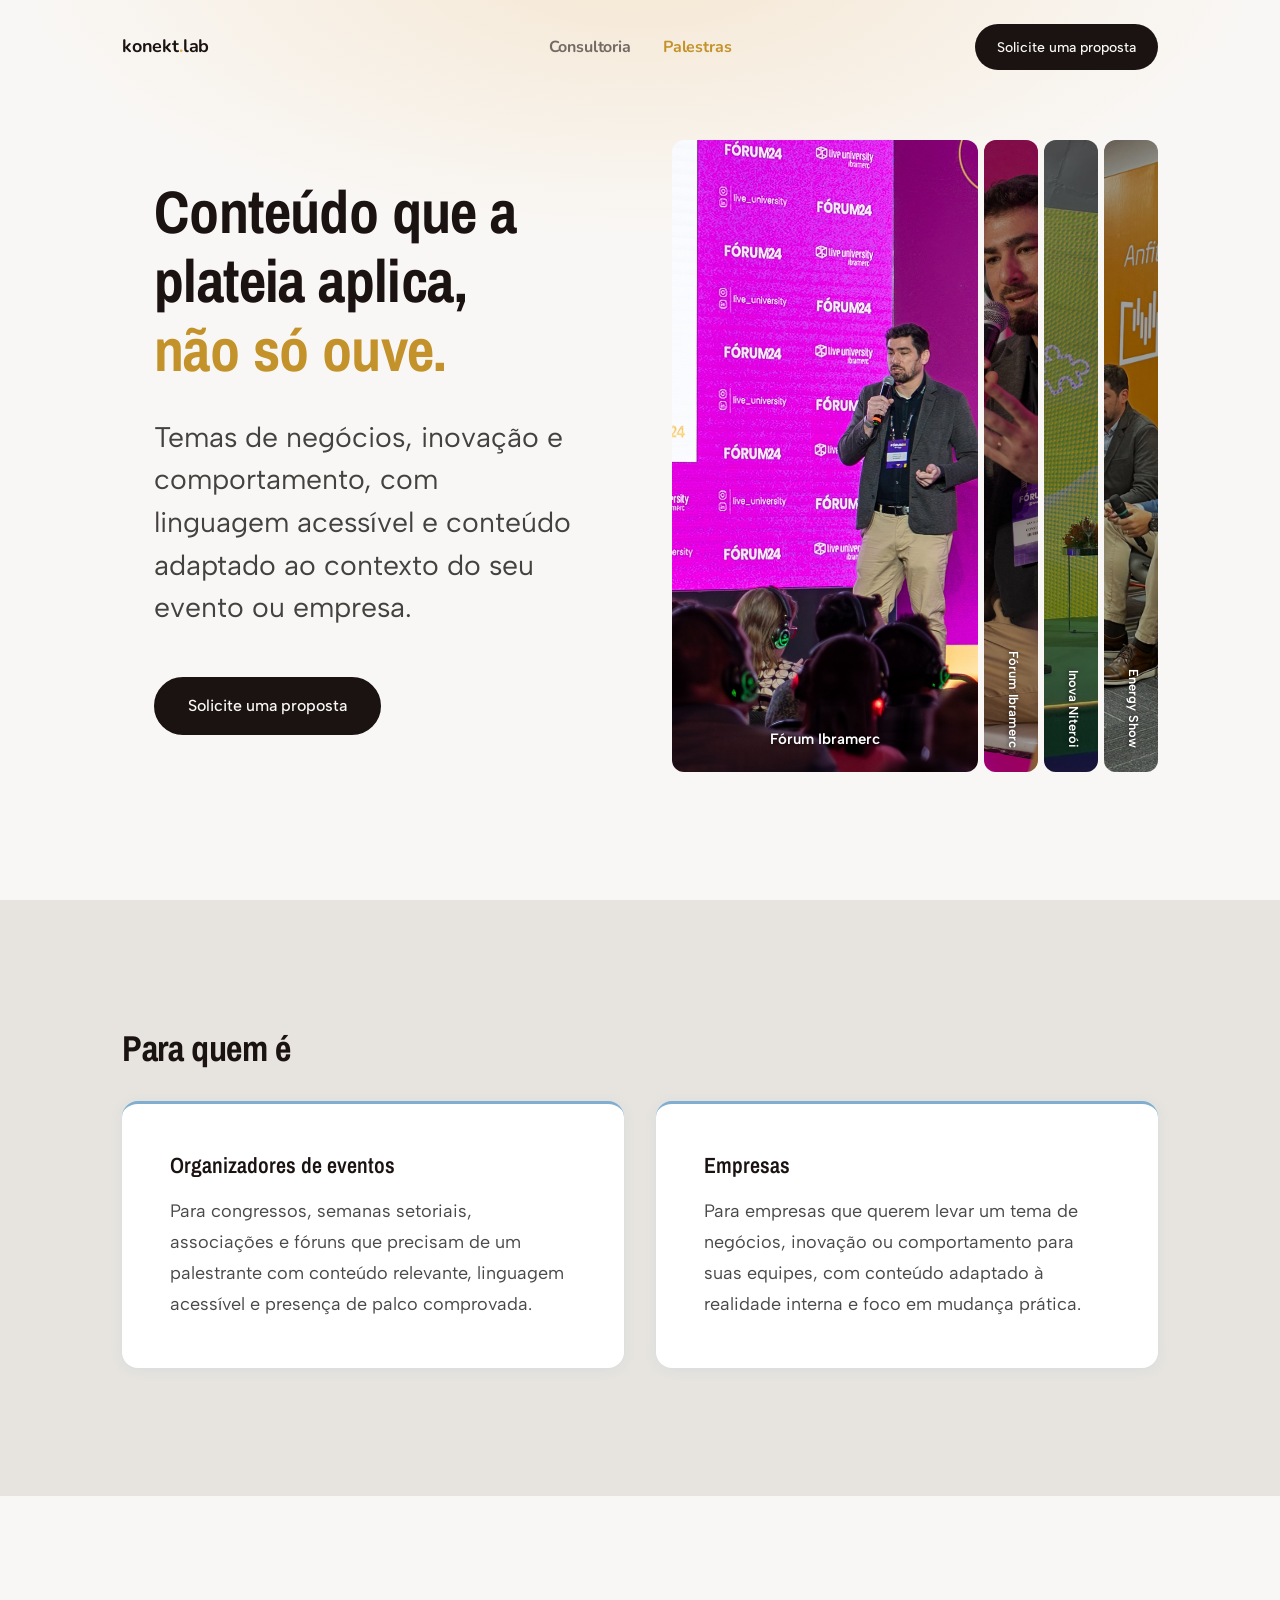
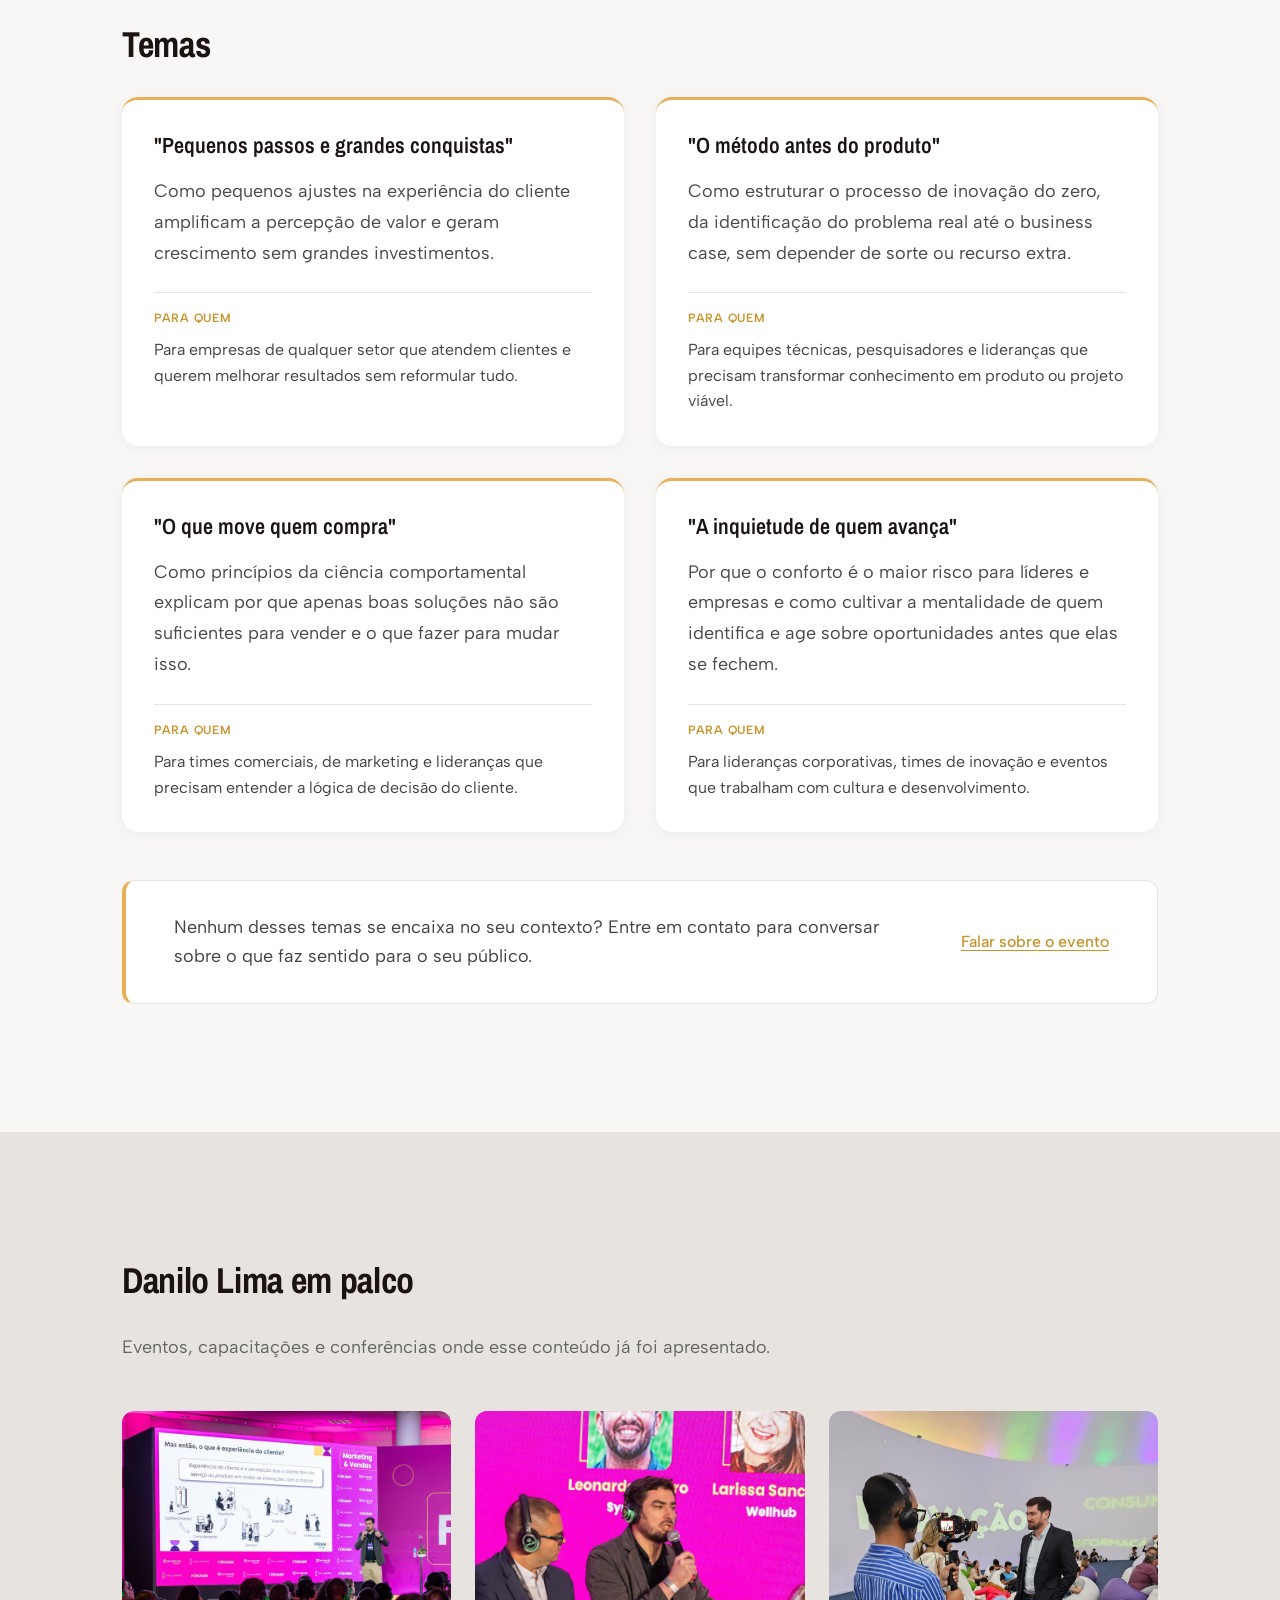
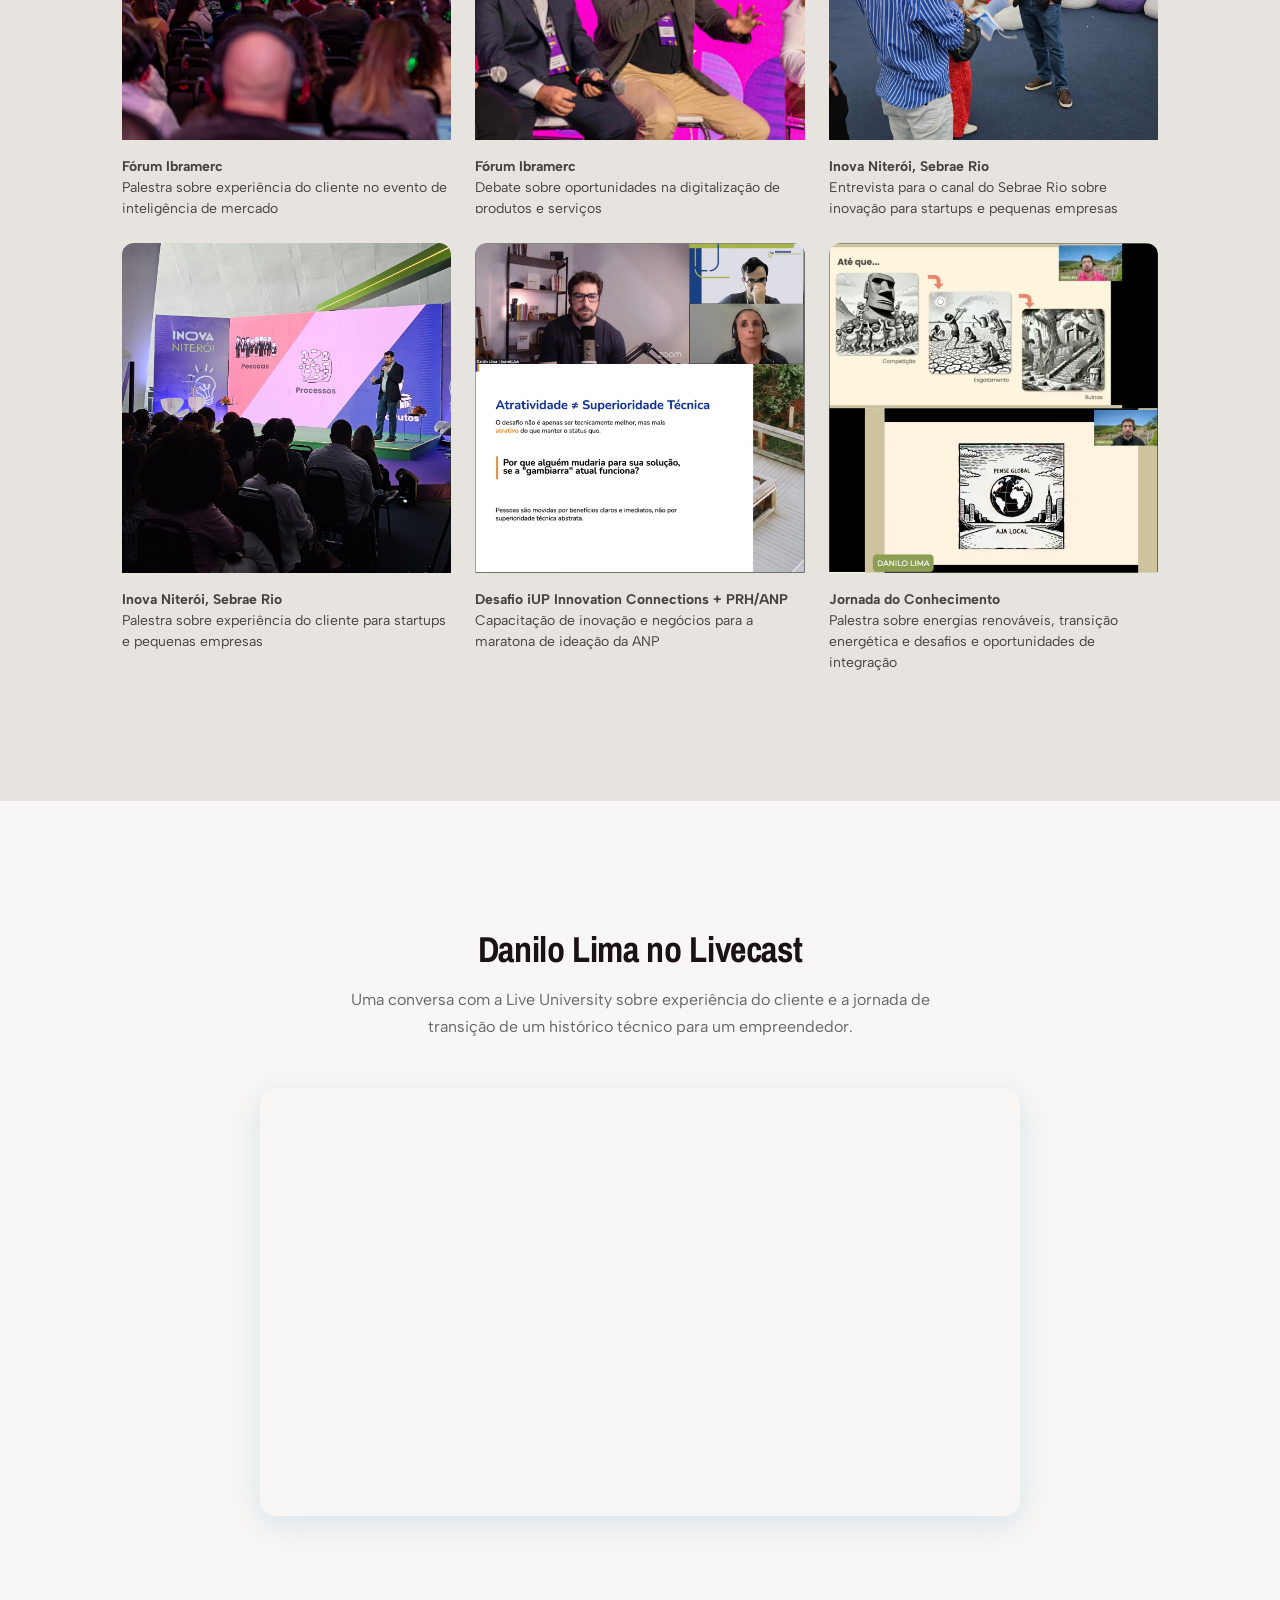
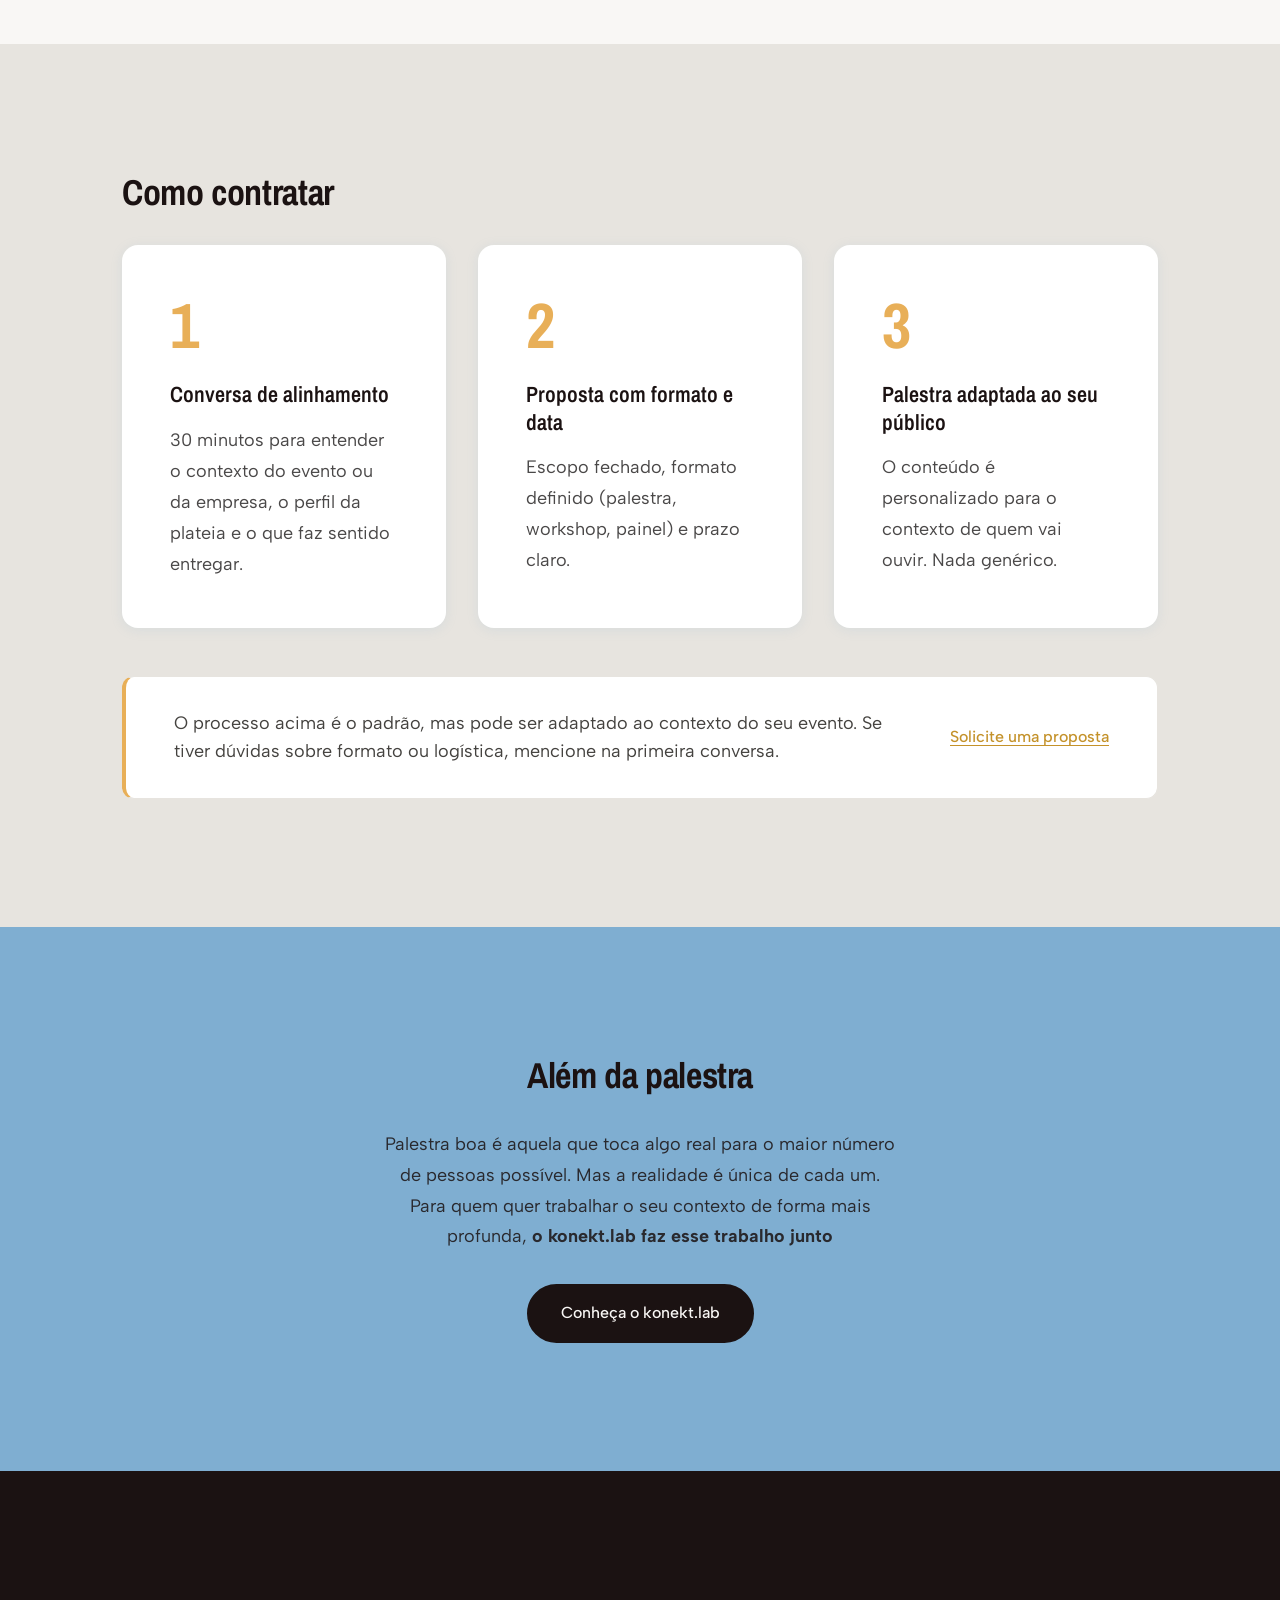
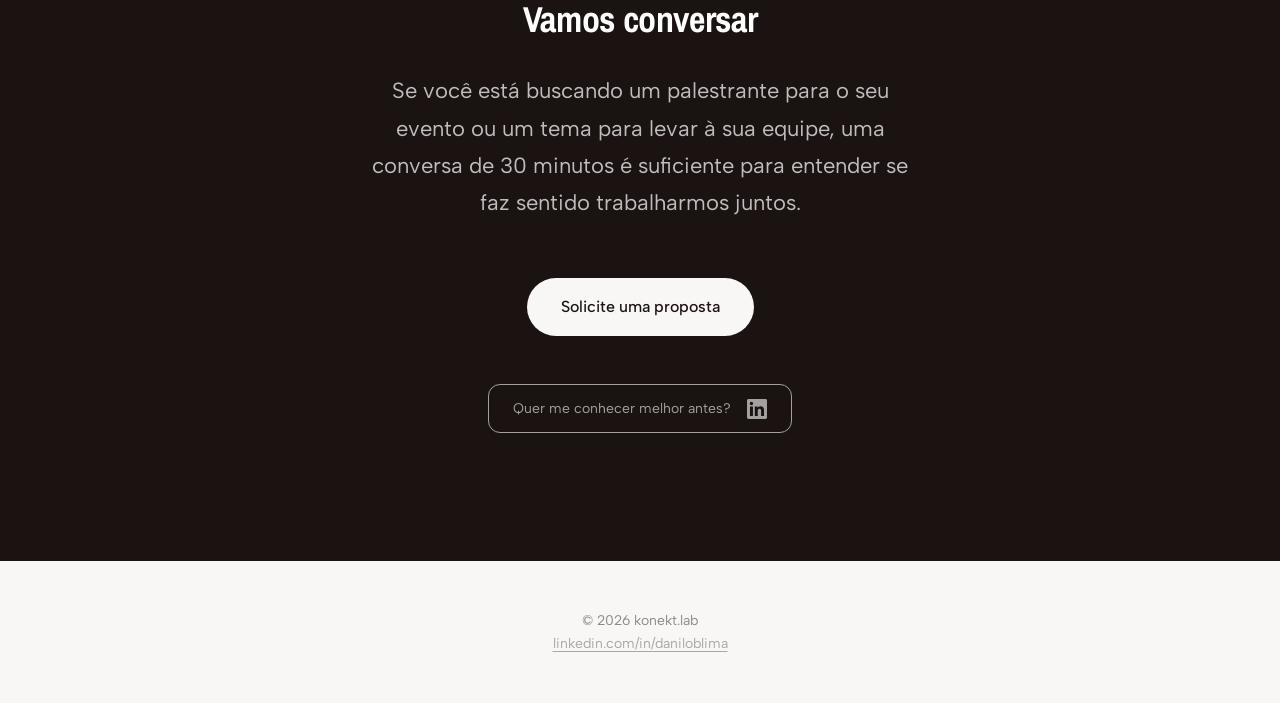
==== commit 9f21f4e4: "fix: substitui imagem ibramerc-02 por versão menor e atualiza caption do hero Co-Authored-By: Claude" ====
--- a/palestras/index.html
+++ b/palestras/index.html
@@ -52,7 +52,7 @@
         </a>
         <figure class="hero-mobile-foto">
           <img src="./images/evento-ibramerc-05.jpg" alt="Danilo Lima no Fórum Ibramerc">
-          <figcaption>Fórum Ibramerc — palestra sobre inteligência de mercado</figcaption>
+          <figcaption><b>Fórum Ibramerc</b> — palestra sobre experiência do cliente em evento de inteligência de mercado</figcaption>
         </figure>
       </div>
       <div class="hero-split-foto hero-acordeon">
